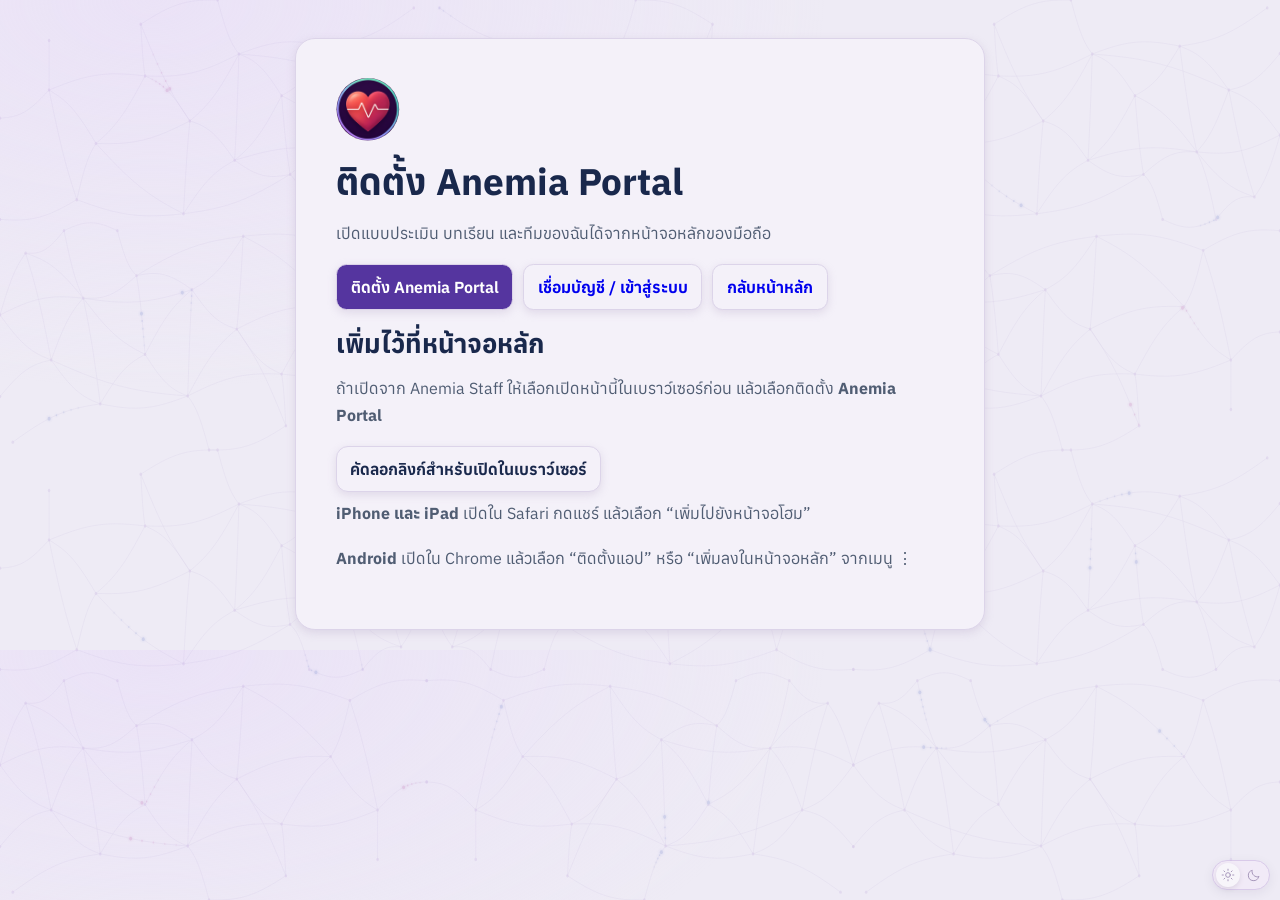
==== portal-install.html @ f1606880 "Show heartbeat logo as a frameless circle" ====
<!doctype html>
<html lang="th">
<head>
 <meta charset="utf-8">
 <meta name="viewport" content="width=device-width, initial-scale=1">
 <meta name="theme-color" content="#faf9fe">
 <title>ติดตั้ง Anemia Portal</title>
 <link rel="manifest" href="portal.webmanifest">
 <link rel="apple-touch-icon" href="portal-heart-192.png">
 <script src="theme.js?v=5"></script><script defer src="installed-update.js"></script>
 <link rel="stylesheet" href="style.css?v=portal-ui-v101">
 <script defer src="staff-install.js?v=9"></script>
</head>
<body class="portal-install-page">
 <main class="staff-install-page">
  <section class="panel portal-install-card" aria-labelledby="install-title">
   <img class="portal-heart-mark" src="portal-heart-192.png" width="64" height="64" alt="">
   <h1 class="title" id="install-title">ติดตั้ง Anemia Portal</h1>
   <p>เปิดแบบประเมิน บทเรียน และทีมของฉันได้จากหน้าจอหลักของมือถือ</p>
   <div class="actions">
    <a class="action primary" href="#portal-install-help" data-public-install>ติดตั้ง Anemia Portal</a>
    <a class="action" href="participant-account.php?return=portal">เชื่อมบัญชี / เข้าสู่ระบบ</a>
    <a class="action" href="index.html">กลับหน้าหลัก</a>
   </div>
   <p data-install-result data-app-name="Anemia Portal" role="status" hidden></p>
   <div id="portal-install-help" data-install-help>
    <h2 class="title">เพิ่มไว้ที่หน้าจอหลัก</h2>
    <p>ถ้าเปิดจาก Anemia Staff ให้เลือกเปิดหน้านี้ในเบราว์เซอร์ก่อน แล้วเลือกติดตั้ง <strong>Anemia Portal</strong></p>
    <button class="action" type="button" data-copy-portal-install hidden>คัดลอกลิงก์สำหรับเปิดในเบราว์เซอร์</button>
    <p><strong>iPhone และ iPad</strong> เปิดใน Safari กดแชร์ แล้วเลือก “เพิ่มไปยังหน้าจอโฮม”</p>
    <p><strong>Android</strong> เปิดใน Chrome แล้วเลือก “ติดตั้งแอป” หรือ “เพิ่มลงในหน้าจอหลัก” จากเมนู ⋮</p>
   </div>
  </section>
 </main>
</body>
</html>
---- style.css ----
@font-face {
  font-family: Anuphan;
  src: url("Anuphan.ttf") format("truetype");
  font-weight: 100 900;
  font-display: swap;
}
:root{color-scheme:light;--ink:#19284c;--muted:#505d73;--violet:#583db1;--line:#e5e5ef;--pink:#a72756}*{box-sizing:border-box}body{margin:0;background:#faf9fe;color:var(--ink);font-family:Anuphan,"Leelawadee UI",Tahoma,sans-serif;line-height:1.65}header{background:white;border-bottom:1px solid var(--line)}.bar{max-width:1080px;margin:auto;display:flex;justify-content:space-between;align-items:center;padding:14px 24px;gap:12px}.brand{display:flex;align-items:center;gap:12px;text-align:left;font-weight:720;font-size:19px;padding:0;border:0}.brand small{display:block;font-size:12px;font-weight:400;color:var(--muted)}.mark,.iconbox{display:grid;place-items:center;border-radius:15px;background:#f0eaff;color:var(--violet);width:48px;height:48px;flex:none}.mark{background:#fbe7ef;color:var(--pink)}nav{display:flex;gap:8px}button{font:inherit;cursor:pointer;border:1px solid transparent;background:transparent;color:inherit;border-radius:12px;padding:9px 13px}button:hover{background:#f0eaff}button:focus-visible{outline:3px solid #8670e0;outline-offset:3px}main{max-width:1080px;margin:auto;padding:38px 24px 20px;min-height:70vh;outline:none}.hero{border-radius:28px;padding:clamp(25px,6vw,64px);background:linear-gradient(120deg,#eee8ff,#fff0f5);display:grid;grid-template-columns:1.5fr 1fr;align-items:center;gap:24px}.hero h1{font-size:clamp(37px,5.3vw,64px);font-weight:790;line-height:1.23;margin:10px 0 15px}.hero h1 span{display:block;color:#9c2856}.hero p{font-size:clamp(16px,2vw,19px);max-width:33ch}.hero p,p{color:var(--muted);margin:8px 0 18px}.eyebrow{color:#5437a3;font-size:14px;font-weight:660}.hero-art{display:grid;place-items:center;min-height:235px;position:relative}.hero-art .halo{display:grid;place-items:center;width:190px;height:190px;border-radius:50%;background:#fff9;box-shadow:0 0 0 18px #ffffff59,0 0 0 35px #ffffff38;color:#ae3563}.halo svg{width:98px;height:98px}.actions{display:flex;gap:10px;flex-wrap:wrap}.action{display:inline-flex;align-items:center;justify-content:center;gap:9px;background:white;border-color:#dcd7ed;font-weight:650}.primary{background:var(--violet);border-color:var(--violet);color:white}.primary:hover{background:#493198}.grid{display:grid;grid-template-columns:repeat(3,minmax(0,1fr));gap:15px;margin-top:16px}.card,.panel{background:white;border:1px solid var(--line);border-radius:20px;padding:22px}.card h3{font-size:20px;font-weight:700;margin:10px 0 3px}.panel{max-width:690px;margin:auto;padding:clamp(20px,5vw,40px)}.wide{max-width:none}.title{line-height:1.38;font-weight:720;margin:13px 0}.panel h1.title{font-size:clamp(26px,4.4vw,37px)}.panel h2.title{font-size:clamp(20px,3vw,26px)}.choice{display:block;width:100%;text-align:left;border-color:#ddd9eb;margin:9px 0;padding:13px 15px;background:#fff}.progress{height:7px;background:#eeeaf7;border-radius:12px;overflow:hidden;margin:12px 0 24px}.progress div{height:100%;background:#785bd4}.status{display:flex;align-items:center;gap:14px;padding:15px;border-radius:14px;background:#f0ecfb;margin:12px 0}.status.high{background:#fff0f2;color:#9b254a}.status.low{background:#e9f7ef;color:#176746}.status.medium{background:#fff4df;color:#78520b}.status strong{display:block}.stack>*+*{margin-top:12px}.back{padding-left:0;color:var(--violet);margin-bottom:10px}.notice{font-size:14px;color:var(--muted)}table{width:100%;border-collapse:collapse}th,td{text-align:left;padding:12px;border-bottom:1px solid var(--line)}footer{text-align:center;padding:20px;color:var(--muted);font-size:13px}svg{width:23px;height:23px;vertical-align:middle}.small{font-size:14px}select{font:inherit;width:100%;padding:10px;border:1px solid #dcd7ed;border-radius:10px;background:white;margin:8px 0 16px}@media(max-width:680px){main{padding:20px 14px}.bar{padding:10px 14px}.brand{font-size:16px}.brand small{display:none}nav button{padding:7px;font-size:13px}.hero{grid-template-columns:1fr}.hero-art{display:none}.grid{grid-template-columns:1fr}.actions .action{flex-grow:1}.tablewrap{overflow:auto}}
/* Keep motion on the illustrations and feedback, away from text being read. */
.hero { position: relative; overflow: hidden; isolation: isolate; }
.hero::before {
  content: ""; position: absolute; z-index: -1; inset: -45%;
  background: radial-gradient(ellipse at 68% 44%, #f6b6d580, transparent 32%),
              radial-gradient(ellipse at 38% 40%, #bcb0f580, transparent 34%);
  animation: hero-glow 12s ease-in-out infinite alternate;
}
.hero-art .halo { animation: float-drop 5s ease-in-out infinite; }
.hero > div:first-child, .panel { animation: enter-screen .34s ease-out both; }
.hero + .grid .card { animation: enter-screen .42s ease-out both; }
.hero + .grid .card:nth-child(2) { animation-delay: .07s; }
.hero + .grid .card:nth-child(3) { animation-delay: .14s; }
.status .iconbox { animation: arrive-icon .42s ease-out both; }
.action, .choice { transition: background-color .18s, border-color .18s, box-shadow .18s, transform .18s; }
.action:active, .choice:active { transform: scale(.98); }
@media (hover:hover) {
  .action:hover { transform: translateY(-2px); box-shadow: 0 6px 15px #583db120; }
  .choice:hover { border-color: #a997d9; }
}
@keyframes hero-glow { from { transform: translate(-4%, -2%); } to { transform: translate(5%, 4%) scale(1.08); } }
@keyframes float-drop { 0%,100% { transform: translateY(0); } 50% { transform: translateY(-9px); } }
@keyframes enter-screen { from { opacity: 0; transform: translateY(9px); } to { opacity: 1; transform: translateY(0); } }
@keyframes arrive-icon { from { opacity: 0; transform: scale(.82); } to { opacity: 1; transform: scale(1); } }
@media (max-width:680px) {
  .hero-art { display: grid; min-height: 100px; grid-row: 1; justify-self: end; }
  .hero-art .halo { width: 76px; height: 76px; box-shadow: 0 0 0 10px #ffffff60; }
  .hero-art .halo svg { width: 46px; height: 46px; }
  .hero { gap: 3px; }
}
@media (prefers-reduced-motion:reduce) {
  .hero::before, .hero-art .halo, .hero-ring,
  .hero > div:first-child, .panel, .hero + .grid .card, .status .iconbox { animation: none; }
  .action, .choice { transition: none; }
  .action:hover, .action:active, .choice:active { transform: none; }
}
.question-top { display:flex; align-items:center; gap:18px; margin-bottom:14px; }
.question-top .back { flex:none; margin:0; }
.question-progress { height:5px; width:100%; background:#eeebf4; border-radius:99px; overflow:hidden; }
.question-progress span { display:block; height:100%; background:linear-gradient(90deg,#785bd4,#b55388); border-radius:inherit; }
.question-scene { padding:clamp(20px,5vw,34px); border-radius:20px; background:#f5edff; }
.scene-calendar { background:linear-gradient(130deg,#fcecf5,#f8efff); }
.scene-pulse { background:linear-gradient(130deg,#eee9ff,#f5f1ff); }
.scene-history { background:linear-gradient(130deg,#e9f3fc,#f1effc); }
.question-topic { display:inline-flex; gap:8px; align-items:center; color:#5437a3; background:#ffffffd4; border-radius:20px; padding:5px 12px; font-weight:690; }
.question-topic svg { width:19px; height:19px; }
.question-scene p { margin:15px 0 4px; }
.question-scene h1.title { font-size:clamp(22px,4vw,32px); margin:0; }
.question-options { margin:15px 0 9px; }
.question-options .choice { display:flex; align-items:center; justify-content:space-between; gap:12px; margin:8px 0; font-weight:620; }
.question-options svg { width:17px; height:17px; flex:none; color:#6950a8; }
.question-options .choice[aria-pressed=true] { background:#f3ecff; border-color:#a997d9; }
.question-top { margin-bottom:8px; justify-content:space-between; }
.progress-caption { background:#f0eafb; color:#583da8; font-size:14px; font-weight:660; padding:5px 12px; border-radius:999px; }
.question-progress { margin-bottom:16px; }
.question-scene { padding:21px 23px; }
.question-scene h1.title { margin:12px 0 2px; }
.question-scene p { margin:4px 0 0; }
.question-options .option-card { display:grid; grid-template-columns:44px minmax(0,1fr) 23px; gap:12px; min-height:67px; border-color:#e2dcec; border-radius:16px; box-shadow:0 2px 5px #30205208; }
.option-art { display:grid; place-items:center; width:44px; height:44px; border-radius:12px; color:#5a3ba5; background:#f0eafa; font-weight:750; }
.option-art svg { width:22px; height:22px; color:inherit; }
.option-copy strong { display:block; font-weight:700; }
.option-copy small { display:block; font-weight:450; color:var(--muted); line-height:1.45; }
.option-state { text-align:center; }
.answer-note { display:flex; align-items:center; gap:9px; margin-top:16px; padding:11px 13px; border-radius:12px; background:#f6f3fb; color:var(--muted); font-size:14px; }
.answer-note svg { flex:none; width:17px; height:17px; color:var(--violet); }
.result-summary { align-items:flex-start; padding:22px; }
.result-summary p { margin:0; }
.result-links { display:flex; flex-wrap:wrap; gap:9px; margin-top:14px; }
.action:disabled { opacity:.55; cursor:default; }
.question-scene { display:grid; grid-template-columns:minmax(0,1fr) clamp(70px,15vw,118px); align-items:center; gap:10px; }
.topic-art { display:grid; place-items:center; aspect-ratio:1; border-radius:45%; background:#ffffffa8; box-shadow:0 5px 16px #39235f10; }
.topic-art svg { width:90%; height:90%; filter:drop-shadow(0 4px 3px #29204124); }
.scene-food { background:linear-gradient(125deg,#e5f3ec,#f3f8eb); }
.scene-cup { background:linear-gradient(125deg,#faede4,#f9eef5); }
.option-art svg[viewBox="0 0 72 72"] { width:39px; height:39px; }
@media (max-width:410px) { .question-scene { grid-template-columns:minmax(0,1fr) 57px; padding:15px; } }
.measurements { margin-top:16px; }
.measurement-grid { display:grid; grid-template-columns:repeat(2,minmax(0,1fr)); gap:12px; }
.measurement-grid label { font-weight:650; }
.measurement-grid input { display:block; width:100%; min-height:48px; margin-top:6px; padding:9px 12px; color:var(--ink); background:white; border:1px solid #dcd7ed; border-radius:12px; font:inherit; }
.measurement-grid input:focus-visible { outline:2px solid var(--violet); outline-offset:2px; }
#measurement-message:empty { margin:12px 0; }
.result-next h2,.result-review h2 { font-size:19px; line-height:1.4; margin:0 0 10px; }
.next-card { width:100%; display:grid; grid-template-columns:auto minmax(0,1fr) auto; gap:12px; align-items:center; text-align:left; padding:13px; }
.next-card .iconbox { width:42px; height:42px; background:#ffffff29; color:white; }
.next-card strong,.next-card small { display:block; }
.next-card strong { font-size:17px; }
.next-card small { color:#f5eeff; line-height:1.45; }
.result-review { margin-top:14px; }
.result-review p { margin-bottom:12px; }
/* Result cards */
.result-view { display:grid; gap:14px; }
.result-view > .back { justify-self:start; margin:0; }
.result-view .result-summary {
  display:grid; grid-template-columns:minmax(0,1fr) auto; gap:16px;
  align-items:center; margin:0; padding:clamp(18px,4vw,28px);
  border-radius:24px; border:1px solid var(--result-edge);
  background:linear-gradient(132deg,var(--result-soft),var(--result-glow));
  color:var(--result-ink);
  --result-soft:#f7f2ff; --result-glow:#eee6ff; --result-ink:#523699; --result-edge:#e6d8fa;
}
.result-view .result-summary.low { --result-soft:#f2fbf6; --result-glow:#dff3e7; --result-ink:#216349; --result-edge:#cce6d7; }
.result-view .result-summary.medium { --result-soft:#fffbef; --result-glow:#fbeaca; --result-ink:#79500e; --result-edge:#f0dfb7; }
.result-view .result-summary.high { --result-soft:#fff6f7; --result-glow:#f9e1ea; --result-ink:#932b51; --result-edge:#f0cfdc; }
.result-copy p { color:var(--ink); }
.result-emblem {
  display:grid; place-items:center; width:clamp(52px,14vw,86px); aspect-ratio:1;
  border-radius:34%; background:#fff9; box-shadow:0 6px 20px #3d235213;
}
.result-emblem svg { width:54%; height:54%; }
.result-view .card { padding:clamp(16px,4vw,23px); box-shadow:0 4px 16px #32204d08; }
.result-view .next-card { border-radius:15px; background:linear-gradient(115deg,#5b3fb0,#6848b8); }
.result-view .next-card:hover { background:#4c319f; }
.result-view .result-review,.result-view > .notice,.result-view > .status { margin:0; }
.result-view > .status:not(.result-summary) { background:#f3eefc; border:1px solid #e6dcf6; border-radius:20px; align-items:flex-start; padding:clamp(16px,4vw,22px); }
.result-view .status p.small { margin-bottom:10px; }
.result-section-title { display:flex; align-items:center; gap:10px; margin-bottom:8px; }
.result-section-title .iconbox { width:36px; height:36px; border-radius:11px; }
.result-section-title h2 { margin:0; }
/* An illustrated result cover, followed by the actions on a single reading path. */
main:has(.result-view) { max-width:1000px; }
.panel:has(.result-view) { max-width:810px; padding:0; background:none; border:0; }
.result-view { gap:16px; }
.result-view .result-summary {
  position:relative; isolation:isolate; overflow:hidden; gap:0;
  padding:clamp(20px,5vw,42px); grid-template-columns:minmax(0,1.15fr) minmax(125px,.85fr);
  min-height:246px; border:0; border-radius:28px;
  background:radial-gradient(ellipse at 82% 12%,#ffffffc4 0%,transparent 56%),
             linear-gradient(122deg,var(--result-soft),var(--result-glow) 74%,var(--result-edge));
}
.result-copy { position:relative; z-index:1; }
.result-copy > .small {
  display:inline-flex; border-radius:999px; background:#ffffffa8;
  font-weight:700; padding:5px 12px; letter-spacing:.01em;
}
.result-copy h1.title { font-size:clamp(29px,5.2vw,48px); font-weight:800; line-height:1.15; margin:13px 0 10px; }
.result-copy p { max-width:29ch; }
.result-art { position:relative; display:grid; place-items:center; min-height:195px; color:var(--result-ink); }
.result-orbit { position:absolute; width:78%; max-width:208px; aspect-ratio:1; border:1px solid #ffffffd6; border-radius:50%; transform:rotate(-18deg) scaleY(.66); }
.result-orbit.orbit-inner { width:64%; transform:rotate(20deg) scaleY(.82); border-color:#ffffffa4; }
.result-emblem { width:clamp(88px,17vw,149px); border-radius:42%; background:#ffffffb8; box-shadow:0 21px 35px #4e305124,inset 0 0 0 1px #fff; transform:rotate(-8deg); }
.result-emblem svg { width:76%; height:76%; filter:drop-shadow(0 7px 7px #37204c29); }
.result-satellite { position:absolute; right:12%; top:17%; display:grid; place-items:center; width:38px; height:38px; border-radius:13px; background:white; box-shadow:0 7px 15px #4327481c; transform:rotate(10deg); }
.result-glint { position:absolute; left:13%; bottom:18%; font-size:25px; line-height:1; }
.result-view .card { border-color:#e8e2f0; border-radius:22px; box-shadow:0 8px 22px #3520520a; }
.result-next h2,.result-review h2 { font-size:22px; font-weight:750; }
.result-view .next-card { padding:15px; background:linear-gradient(110deg,#46308e,#7049be); }
.result-view .next-card strong { font-size:19px; }
.result-view > .status:not(.result-summary) { background:linear-gradient(105deg,#f5f0ff,#fcfaff); }
@media (max-width:520px) {
  .result-view .result-summary { grid-template-columns:minmax(0,1fr) 102px; min-height:190px; gap:4px; }
  .result-art { min-height:125px; }
  .result-emblem { width:76px; }
  .result-satellite { width:27px; height:27px; right:0; top:7%; }
  .result-satellite svg { width:17px; height:17px; }
  .result-glint { left:0; bottom:10%; font-size:18px; }
}

.hero-art .halo { z-index:1; }
.hero-ring {
  position:absolute; box-sizing:border-box; aspect-ratio:1; border-radius:50%;
  border:1px solid #a7275630; pointer-events:none;
  animation:hero-orbit 15s linear infinite;
}
.ring-inner { width:min(76%,241px); }
.ring-outer { width:min(91%,285px); border-style:dashed; animation-duration:23s; animation-direction:reverse; }
.hero-ring::after {
  content:""; position:absolute; top:0; left:50%; translate:-50% -50%;
  width:9px; height:9px; border-radius:50%; background:#b94c82;
  box-shadow:0 0 0 4px #ffffffa8;
}
.ring-outer::after { background:#8262c6; width:7px; height:7px; }
@keyframes hero-orbit { from { transform:rotate(18deg); } to { transform:rotate(378deg); } }
@media (max-width:680px) {
  .hero-art { justify-self:center; width:130px; min-height:130px; }
  .ring-inner { width:100px; }
  .ring-outer { width:124px; }
}
@media (prefers-reduced-motion:reduce) { .hero-ring { animation:none; } }

/* Place the portrait and orbit inside one illustration frame. */
.hero-art {
  isolation:isolate; overflow:hidden; align-self:stretch;
  min-height:290px; border-radius:48% 48% 24px 24px;
  background:radial-gradient(ellipse at 50% 37%,#fff9 2%,transparent 61%),
             linear-gradient(180deg,#ffffff30,#f8d6eb70);
}
.hero-art .halo {
  position:absolute; top:16%; width:68px; height:68px;
  box-shadow:0 0 0 9px #ffffff48; background:#ffffffbe;
}
.hero-art .halo svg { width:39px; height:39px; }
.hero-ring { top:2%; width:55%; z-index:0; }
.hero-ring.ring-outer { top:-3%; width:69%; }
.hero-pattern {
  position:absolute; inset:0; z-index:-1; pointer-events:none;
  background:radial-gradient(circle,#9967b177 1px,transparent 1.6px) 0 0 / 12px 12px;
  mask-image:radial-gradient(ellipse at 75% 23%,#0009 0%,transparent 53%);
}
.hero-portrait {
  position:absolute; z-index:2; width:min(91%,285px); height:auto;
  right:0; bottom:0; transform:scaleX(-1); transform-origin:center;
  opacity:.94; pointer-events:none;
  filter:drop-shadow(0 7px 12px #6f35551a);
}
@media (max-width:680px) {
  .hero { gap:20px; }
  .hero-art { grid-row:auto; min-height:170px; width:min(100%,310px); justify-self:center; }
  .hero-art .halo { top:10%; width:45px; height:45px; box-shadow:0 0 0 6px #ffffff48; }
  .hero-art .halo svg { width:26px; height:26px; }
  .hero-ring { top:0; width:104px; }
  .hero-ring.ring-outer { top:-7%; width:128px; }
  .hero-portrait { width:min(78%,175px); }
}
.data-hero { display:flex; align-items:flex-start; gap:14px; border:0; border-radius:20px; padding:clamp(16px,4vw,28px); background:linear-gradient(115deg,#eee7ff,#fff0f5); }
.data-hero p { margin-bottom:0; }
.data-filters { display:grid; grid-template-columns:repeat(2,minmax(0,1fr)); gap:12px; margin-top:18px; }
.data-filters label { font-weight:680; }
.data-filters select { margin-bottom:0; }
.data-kpis strong { display:block; font-size:clamp(26px,4vw,37px); color:var(--violet); line-height:1.2; }
.data-chart { margin-top:15px; }
.data-chart h2 { margin:0; font-size:22px; }
.data-row { display:grid; grid-template-columns:1fr auto; gap:5px 12px; margin-bottom:12px; }
.data-row strong { font-size:14px; }
.data-track { grid-column:1/-1; height:10px; background:#f1edf7; border-radius:999px; overflow:hidden; }
.data-track span { display:block; height:100%; border-radius:inherit; }
.data-track .low { background:#378b69; }.data-track .medium { background:#d6912e; }.data-track .high { background:#ad3a67; }
@media(max-width:460px) {
  .bar { flex-wrap:wrap; }
  .bar nav { flex-wrap:wrap; }
  .data-kpis { grid-template-columns:repeat(3,minmax(0,1fr)); gap:6px; }
  .data-kpis .card { padding:9px; font-size:12px; }
  .data-kpis strong { font-size:23px; }
}
/* Public dashboard */
.data-hero {
  position:relative; overflow:hidden; isolation:isolate; align-items:center; justify-content:space-between;
  padding:clamp(20px,5vw,40px);
  background:radial-gradient(ellipse at 88% 13%,#8768d0 0%,transparent 54%),linear-gradient(128deg,#29204e,#4e358e);
  color:#fff;
}
.data-hero .eyebrow { color:#eeeaff; }
.data-hero .eyebrow span { margin-left:7px; padding:3px 9px; border:1px solid #fff7; border-radius:20px; font-size:12px; }
.data-hero p { color:#f0eaff; }
.data-hero-art { display:grid; place-items:center; flex:none; width:118px; aspect-ratio:1; border:1px solid #ffffff45; border-radius:30%; background:#fff2; transform:rotate(-10deg); }
.data-hero-art .iconbox { width:74px; height:74px; background:#fff3; color:white; }
.data-hero-art svg { width:46px; height:46px; }
.data-toolbar { display:flex; align-items:end; gap:14px; padding:13px; margin-top:14px; border:1px solid var(--line); border-radius:16px; }
.data-toolbar .data-filters { flex:1; margin-top:0; }
.data-toolbar button { color:var(--violet); white-space:nowrap; min-height:48px; }
.data-kpis .card { position:relative; padding-top:16px; }
.data-kpis .iconbox { width:34px; height:34px; margin-bottom:10px; border-radius:11px; }
.data-kpis .iconbox svg { width:19px; height:19px; }
.data-kpis .card:nth-child(2) .iconbox { color:#216349; background:#e8f6ed; }
.data-kpis .card:nth-child(3) .iconbox { color:#79500e; background:#fff3da; }
.data-kpis strong { margin-bottom:5px; }
.data-chart { box-shadow:0 5px 20px #33225008; }
.data-cta { display:flex; flex-wrap:wrap; align-items:center; justify-content:space-between; gap:12px; background:#f6f0ff; }
@media(max-width:600px) {
 .data-toolbar { display:grid; gap:8px; }
 .data-toolbar button { justify-self:start; min-height:42px; }
 .data-hero-art { width:66px; }
 .data-hero-art .iconbox { width:45px; height:45px; }
 .data-hero-art svg { width:29px; height:29px; }
}
.data-heading { display:flex; align-items:center; gap:10px; }
.data-heading > svg { flex:none; width:25px; height:25px; }
.data-heading .iconbox { width:37px; height:37px; border-radius:11px; }
.data-heading .iconbox svg { width:20px; height:20px; }
.data-filter-label { display:flex; align-items:center; gap:7px; }
.data-filter-label svg { width:17px; height:17px; color:var(--violet); }
.home-title-icon {
  display:inline-grid; place-items:center; width:.78em; height:.78em; margin-right:.16em;
  border-radius:30%; background:#fff9; color:#a72756; vertical-align:.08em;
}
.home-title-icon svg { width:62%; height:62%; }
.home-card-title { display:flex; align-items:center; gap:9px; }
.hero + .grid .home-card-title { margin:0; }
.home-card-title .iconbox { width:39px; height:39px; border-radius:12px; }
.home-card-title svg { width:21px; height:21px; }
.bar nav button { display:inline-flex; align-items:center; gap:6px; white-space:nowrap; }
.bar nav svg { width:16px; height:16px; color:var(--violet); }
@media(max-width:600px) { .bar { flex-wrap:wrap; } }
/* Compact back navigation with a full touch target. */
.back {
  display:inline-grid; place-items:center; width:44px; height:44px;
  padding:0; margin:0 0 4px; border-radius:12px;
}
.back svg { width:20px; height:20px; }
.panel:has(> .back), .panel:has(> .question-top) { padding-top:clamp(8px,2vw,14px); }
.result-view { row-gap:12px; }
.result-view > .back { margin-bottom:-8px; }
.question-top { margin-bottom:5px; }
/* Decorative artwork and a single sweep on the homepage feature cards. */
.hero + .grid .card {
  position:relative;
  isolation:isolate;
  overflow:hidden;
  --feature-ink:#7754c5;
  --feature-pale:#f6f0ff;
  background:linear-gradient(125deg,#fff 57%,var(--feature-pale));
}
.hero + .grid .card:nth-child(2) {
  --feature-ink:#287e95;
  --feature-pale:#edf9fc;
}
.hero + .grid .card:nth-child(3) {
  --feature-ink:#ad4b7a;
  --feature-pale:#fff0f6;
}
.hero + .grid .card .iconbox {
  color:var(--feature-ink);
  background:var(--feature-pale);
}
.hero + .grid .card::before {
  content:"";
  position:absolute;
  inset:auto -27px -45px auto;
  z-index:-1;
  width:135px;
  aspect-ratio:1;
  border-radius:50%;
  opacity:.14;
  pointer-events:none;
  background:repeating-radial-gradient(circle,var(--feature-ink) 0 1px,transparent 1px 12px);
}
.hero + .grid .card:nth-child(2)::before {
  background:radial-gradient(circle,var(--feature-ink) 1.3px,transparent 2px) 0 0 / 10px 10px;
  transform:rotate(-16deg);
}
.hero + .grid .card:nth-child(3)::before {
  background:repeating-linear-gradient(135deg,var(--feature-ink) 0 1px,transparent 1px 10px);
}
.hero + .grid .card::after {
  content:"";
  position:absolute;
  inset:0;
  z-index:-1;
  pointer-events:none;
  background:linear-gradient(110deg,transparent 29%,#9b7cda24 45%,#fff 50%,#9b7cda24 55%,transparent 71%);
  transform:translateX(-110%);
}
@media (hover:hover) and (prefers-reduced-motion:no-preference) {
  .hero + .grid .card:hover::after { animation:feature-sweep .7s ease-out both; }
}
@keyframes feature-sweep {
  from { transform:translateX(-110%); }
  to { transform:translateX(110%); }
}
.knowledge-hero { background:linear-gradient(115deg,#ede6ff,#fff1f6); border:0; border-radius:21px; padding:clamp(16px,4vw,26px); }
.knowledge-hero .iconbox { background:#fff9; margin-bottom:8px; }
.knowledge-hero p { margin-bottom:0; }
.knowledge-tools { margin:18px 0; }
.knowledge-tools label { display:block; font-weight:700; }
.knowledge-tools input { font:inherit; width:min(100%,430px); padding:10px 13px; margin:4px 0 10px; border:1px solid #dcd7ed; border-radius:12px; }
.knowledge-filters { display:flex; flex-wrap:wrap; gap:7px; }
.knowledge-filters .action[aria-pressed=true] { background:var(--violet); color:white; }
.knowledge-grid { display:grid; grid-template-columns:repeat(2,minmax(0,1fr)); gap:10px; }
.knowledge-card { width:100%; display:grid; grid-template-columns:auto minmax(0,1fr) auto; gap:11px; align-items:center; padding:14px; text-align:left; }
.knowledge-card:hover { background:#f8f4ff; border-color:#cdbbeb; }
.knowledge-card strong,.knowledge-card small,.knowledge-card span span { display:block; }
.knowledge-card strong { font-size:17px; }
.knowledge-card small { color:var(--violet); }
.knowledge-card span span { color:var(--muted); font-size:14px; }
.knowledge-card > svg { width:17px; color:var(--violet); }
.knowledge-body { padding:9px 0; }
.knowledge-body p { color:var(--ink); }
.knowledge-program { margin-top:20px; }
.knowledge-program h2,.knowledge-sources h2 { margin:0; font-size:20px; }
.knowledge-sources a { color:var(--violet); }
@media(max-width:680px) { .knowledge-grid { grid-template-columns:1fr; } }
.site-footer { padding:0; border-top:1px solid var(--line); background:#f4effa; text-align:left; }
.footer-inner { max-width:1080px; margin:auto; padding:20px 24px; display:flex; flex-wrap:wrap; justify-content:space-between; align-items:flex-start; gap:12px 24px; }
.footer-identity { display:flex; align-items:center; gap:10px; }
.footer-identity .mark { width:40px; height:40px; border-radius:12px; background:#eae1f8; color:var(--violet); }
.footer-identity strong { font-size:16px; color:var(--ink); }
.site-footer p { margin:0; }
.site-footer address { font-style:normal; }
.footer-links { display:flex; flex-wrap:wrap; column-gap:16px; }
.footer-links a { display:inline-flex; align-items:center; gap:5px; min-height:36px; color:var(--violet); text-underline-offset:3px; }
.footer-links svg { width:15px; height:15px; }
@media(max-width:680px) { .footer-inner { padding:16px; } }
body:has(.admin-shell) main { max-width:1380px; }
.panel:has(.admin-shell) { padding:0; overflow:hidden; }
.admin-shell { display:block; }
.admin-brand { display:flex; align-items:center; gap:9px; font-size:17px; margin-bottom:15px; }
.admin-tab { display:flex; align-items:center; gap:9px; text-align:left; }
.admin-tab[aria-current=page] { background:#e4d9f8; color:#452d91; font-weight:750; }
.admin-tab svg { width:18px; height:18px; }
.admin-content { min-width:0; padding:clamp(14px,3vw,30px); }
.admin-heading { padding:clamp(15px,3vw,26px); background:linear-gradient(110deg,#302657,#674ab0); color:white; border-radius:18px; margin-bottom:16px; }
.admin-heading .title,.admin-heading p { margin:0; }
.admin-heading p { color:#f0e8ff; margin-top:5px; }
.admin-filters { display:grid; grid-template-columns:repeat(2,minmax(0,240px)); gap:10px; }
.admin-filters select { margin-bottom:0; }
.admin-report-meta { margin:9px 0 13px; }
.admin-kpis,.admin-accounts { display:grid; grid-template-columns:repeat(auto-fit,minmax(150px,1fr)); gap:10px; margin-bottom:15px; }
.admin-kpis .card,.admin-account { padding:14px; }
.admin-kpis .iconbox { width:35px; height:35px; border-radius:10px; }
.admin-kpis .iconbox svg { width:18px; height:18px; }
.admin-kpis span:not(.iconbox),.admin-kpis strong { display:block; }
.admin-kpis strong { font-size:26px; color:var(--violet); }
.admin-report-top { display:flex; flex-wrap:wrap; align-items:center; justify-content:space-between; gap:10px; }
.admin-report h2,.admin-account h2 { font-size:18px; margin:0; }
.admin-report .notice { margin:12px 0 0; }
.admin-report .tablewrap { overflow:auto; }
.admin-table { margin-top:10px; }
.admin-table thead { background:#f4f0fb; }
.admin-table th,.admin-table td { white-space:nowrap; }
.admin-accounts { grid-template-columns:repeat(auto-fit,minmax(225px,1fr)); }
.admin-account p { margin:3px 0 9px; }
.admin-check { display:flex; align-items:center; gap:6px; margin-bottom:9px; }
@media(max-width:740px) {
 .admin-shell { grid-template-columns:1fr; }
}
@media print {
 body:has(.admin-shell) { background:white; }
 body:has(.admin-shell) > header,body:has(.admin-shell) > footer,.admin-shell .no-print { display:none!important; }
 body:has(.admin-shell) main,.admin-content { margin:0; padding:0; }
 .admin-shell { display:block; }
 .panel:has(.admin-shell),.admin-report { border:0; }
 .admin-heading { color:#19284c; background:none; border-bottom:1px solid #ddd; padding:0 0 10px; border-radius:0; }
 .admin-heading p { color:#505d73; }
 .admin-kpis { grid-template-columns:repeat(4,1fr); }
 .admin-report .tablewrap { overflow:visible; }
 .admin-table thead { display:table-header-group; }
 .admin-table tr { break-inside:avoid; }
 .admin-table td,.admin-table th { padding:6px; font-size:12px; }
}
.facility-search { margin-top:14px; }
.facility-search h2,.facility-card h2 { font-size:18px; margin:0; line-height:1.35; }
.facility-search label { display:block; font-weight:650; margin-top:12px; }
.facility-search select { margin-bottom:0; }
.facility-list { display:grid; gap:12px; }
.facility-heading { display:flex; align-items:center; gap:10px; }
.facility-heading p { margin:3px 0; }
.facility-badge { display:inline-flex; margin-top:10px; border-radius:99px; padding:4px 11px; color:#705211; background:#fff2d9; font-weight:650; font-size:14px; }
.facility-badge.onsite { color:#216049; background:#e6f6ed; }
.symptom-mode { margin-top:12px; }
.symptom-mode[aria-pressed=true] { color:var(--violet); background:#f0eaff; border-color:#bba9e6; }
.facility-query { display:flex; gap:8px; flex-wrap:wrap; margin:6px 0 12px; }
.facility-query input { flex:1 1 220px; max-width:100%; border:1px solid #dcd7ed; border-radius:12px; padding:9px 12px; font:inherit; }
.facility-map { margin-top:9px; text-decoration:none; }
.facility-heading h3 { margin:0; font-size:18px; }
.facility-tabs {
  display:flex; gap:6px; padding:5px; margin-top:16px; border:1px solid #e5def0;
  border-radius:15px; background:#f3eff9;
}
.facility-tab { flex:1; background:transparent; border-color:transparent; }
.facility-tab[aria-pressed=true] { background:#fff; color:#4e319d; border-color:#e3d8f4; box-shadow:0 2px 8px #3e235519; }
.facility-tab span { border-radius:20px; background:#ebe4f8; color:#513784; padding:1px 7px; font-size:13px; }
.page-heading {
  display:grid; grid-template-columns:auto minmax(0,1fr); align-items:start; gap:clamp(8px,2vw,15px);
}
.page-heading > .iconbox { width:clamp(44px,9vw,70px); height:clamp(44px,9vw,70px); margin:0; }
.page-heading > .iconbox svg { width:55%; height:55%; }
.page-heading h1.title { margin:0 0 6px; }

.data-hero { justify-content:flex-start; gap:clamp(12px,3vw,24px); }
.data-hero h1 > svg { display:none; }
.admin-visuals { display:grid; grid-template-columns:minmax(0,1.45fr) minmax(0,1fr); gap:12px; margin-bottom:15px; }
.admin-chart-card { padding:clamp(13px,2.7vw,21px); box-shadow:0 5px 18px #39235d0b; }
.admin-chart-title { display:flex; align-items:flex-start; gap:10px; }
.admin-chart-title .iconbox { width:38px; height:38px; border-radius:12px; }
.admin-chart-title .iconbox svg { width:21px; height:21px; }
.admin-chart-title h2 { font-size:18px; line-height:1.4; margin:0; }
.admin-chart-title p { font-size:13px; margin:3px 0 0; }
.admin-legend { display:flex; flex-wrap:wrap; gap:12px; font-size:13px; margin:14px 0; }
.admin-legend span::before { content:""; display:inline-block; width:9px; height:9px; margin-right:6px; border-radius:3px; background:var(--chart-color); }
.legend-screened { --chart-color:#7050c2; }.legend-high { --chart-color:#ad3d73; }
.admin-month-chart { display:grid; grid-template-columns:repeat(var(--months),minmax(max(0px,calc(var(--chart-min-width,0px)/var(--months))),1fr)); gap:10px; text-align:center; overflow-x:auto; }
.admin-column-group { display:flex; justify-content:center; align-items:flex-end; gap:8px; height:140px; padding:26px 4px 0; border-bottom:1px solid #dfd7ed; background:repeating-linear-gradient(to top,transparent 0 30px,#f1edf7 30px 31px); }
.admin-column { display:flex; position:relative; align-items:center; justify-content:end; flex-direction:column; width:clamp(29px,9vw,58px); height:100%; }
.admin-column strong { white-space:nowrap; font-size:12px; color:var(--ink); }
.admin-column-bar { width:100%; height:var(--bar-height); border-radius:8px 8px 0 0; transform-origin:bottom; flex:none; }
.admin-column-bar.screened { background:linear-gradient(0deg,#8b6be0,#c1a7fb); }
.admin-column-bar.high { background:linear-gradient(0deg,#e85d96,#faa4c4); }
.admin-month small { display:block; margin-top:6px; color:var(--muted); }
.admin-month[aria-current=date] small {color:var(--violet);font-weight:750;}
.admin-month-empty {align-self:end;padding-bottom:.45rem;font-size:.75rem;color:var(--muted);}
.admin-ring { width:min(100%,160px); aspect-ratio:1; position:relative; display:grid; place-items:center; margin:11px auto 5px; }
.admin-ring svg { position:absolute; inset:0; width:100%; height:100%; transform:rotate(-90deg); }
.admin-ring circle { fill:none; stroke:#eee8f8; stroke-width:9; }
.admin-ring .admin-ring-value { stroke:#6c49ba; stroke-linecap:round; stroke-dasharray:100; stroke-dashoffset:calc(100 - var(--completion)); }
.admin-ring-copy { display:grid; text-align:center; }
.admin-ring-copy strong { font-size:27px; color:#5436a1; line-height:1.2; }
.admin-ring-copy span,.admin-ring-caption { color:var(--muted); font-size:13px; }
.admin-ring-caption { display:flex; justify-content:center; flex-wrap:wrap; gap:5px 13px; }
.admin-ring-caption strong { color:var(--ink); }
.admin-regions { grid-column:1/-1; }
.admin-region-chart { display:grid; grid-template-columns:repeat(auto-fit,minmax(min(100%,300px),1fr)); gap:4px 13px; margin-top:10px; }
.admin-region-bar { display:grid; grid-template-columns:minmax(9.25rem,max-content) minmax(20px,1fr) auto; align-items:center; gap:8px; text-align:left; font-size:13px; padding:6px; }
.admin-region-track { height:8px; border-radius:99px; background:#eee8f8; overflow:hidden; }
.admin-region-track i { display:block; width:var(--region-width); height:100%; background:linear-gradient(90deg,#a389ed,#5938aa); border-radius:inherit; transform-origin:left; }
@media(prefers-reduced-motion:no-preference) {
 .chart-visible .admin-column-bar { animation:admin-bars-in .65s cubic-bezier(.2,.6,.3,1) var(--month-delay) both; }
 .admin-ring-value { animation:admin-ring-in .85s ease-out both; }
 .chart-visible .admin-region-track i { animation:admin-axis-in .55s ease-out var(--region-delay) both; }
}
@keyframes admin-bars-in { from { transform:scaleY(0); } to { transform:scaleY(1); } }
@keyframes admin-axis-in { from { transform:scaleX(0); } to { transform:scaleX(1); } }
@keyframes admin-ring-in { from { stroke-dashoffset:100; } to { stroke-dashoffset:calc(100 - var(--completion)); } }
@media(max-width:820px) { .admin-visuals { grid-template-columns:1fr; } }
.admin-kpis strong [data-admin-count],.admin-ring-copy [data-admin-count] { display:inline; font-variant-numeric:tabular-nums; }
.admin-risk-layout { display:grid; grid-template-columns:minmax(100px,145px) minmax(0,1fr); align-items:center; gap:12px; margin-top:15px; }
.admin-risk-donut { position:relative; display:grid; place-items:center; width:100%; aspect-ratio:1; }
.admin-risk-donut svg { position:absolute; inset:0; width:100%; height:100%; }
.admin-risk-donut .admin-ring-copy { position:relative; }
.admin-risk-donut .admin-ring-copy strong { font-size:clamp(17px,3vw,26px); }
.admin-risk-legend,.admin-trend-labels { list-style:none; padding:0; margin:0; }
.admin-risk-legend li { display:grid; grid-template-columns:9px 1fr auto; align-items:center; gap:5px; padding:4px 0; font-size:12px; }
.admin-risk-legend i { width:8px; height:8px; border-radius:3px; background:var(--risk-color); }
.admin-risk-legend strong { white-space:nowrap; }
.admin-trend { display:block; width:100%; height:auto; margin-top:13px; overflow:visible; }
.admin-trend text { fill:#605177; font:12px Anuphan,sans-serif; }
.admin-trend .trend-value { fill:#54358a; font-weight:750; }
.admin-trend-labels { display:flex; justify-content:space-between; text-align:center; padding:0 5% 0 11%; color:var(--muted); font-size:12px; }
.admin-trend-labels li:only-child { margin:auto; }
.admin-trend-labels li[aria-current=date] {color:var(--violet);font-weight:750;}
.trend-readable { position:absolute; width:1px; height:1px; padding:0; margin:-1px; overflow:hidden; clip-path:inset(50%); white-space:nowrap; }
@media(max-width:450px) { .admin-risk-layout { grid-template-columns:1fr; } .admin-risk-donut { width:125px; margin:auto; } }
@media(prefers-reduced-motion:no-preference) {
 .admin-risk-donut svg { animation:donut-fade .6s ease-out both; }
 .admin-trend polygon { animation:enter-screen .6s ease-out both; }
 .admin-trend-line { stroke-dasharray:100; animation:admin-trend-in .75s ease-out both; }
}
@keyframes admin-trend-in { from { stroke-dashoffset:100; } to { stroke-dashoffset:0; } }
.admin-map-slot { margin-bottom:15px; }
.region-map-layout { display:grid; grid-template-columns:minmax(0,1.15fr) minmax(180px,.85fr); gap:18px; margin-top:12px; align-items:center; }
.region-map-stage { border-radius:16px; text-align:center; background:radial-gradient(ellipse at 40% 46%,#f9e9fb,#faf7ff 64%,#f4effb); }
.region-map-stage svg { display:block; margin:auto; width:min(100%,330px); height:auto; }
.region-map-shapes path { stroke:#fff; stroke-width:1.35; stroke-linejoin:round; transition:fill .2s; }
.region-map-shapes text { fill:#fff; font:bold 12px Anuphan,sans-serif; text-anchor:middle; dominant-baseline:middle; paint-order:stroke; stroke:#56446e; stroke-width:1.9; pointer-events:none; }
.region-map-shapes [role=button] { cursor:pointer; outline:none; }
.region-map-shapes [role=button]:hover path,.region-map-shapes [role=button]:focus-visible path { fill:#8564bc; stroke:#563886; stroke-width:2; }
.region-map-shapes [aria-pressed=true] path,.region-map-shapes .map-selected path { fill:#5b378f; stroke:#47216c; stroke-width:2; }
.region-map-controls h3 { margin:0 0 8px; }
.region-map-picker { display:grid; grid-template-columns:repeat(auto-fit,minmax(44px,1fr)); gap:6px; margin-bottom:9px; }
.region-map-picker button { padding:0; min-height:40px; font-weight:700; border-color:#e4d9ef; color:#5b3c86; background:#fbf7ff; }
.region-map-picker button[aria-pressed=true] { background:#5b378f; color:white; }
@media(max-width:670px) { .region-map-layout { grid-template-columns:1fr; } }
@media(prefers-reduced-motion:reduce) { .region-map-shapes path { transition:none; } }
.public-charts { display:grid; grid-template-columns:minmax(0,.9fr) minmax(0,1.1fr); gap:12px; }
.public-charts .data-chart { min-width:0; }
.public-columns { display:grid; grid-template-columns:repeat(3,minmax(0,1fr)); gap:10px; padding-top:20px; text-align:center; }
.public-column-area { height:150px; display:flex; flex-direction:column; align-items:center; justify-content:end; border-bottom:1px solid #e6deee; padding-top:25px; }
.public-column-area strong { font-size:14px; color:var(--ink); }
.public-column-bar { width:clamp(23px,58%,54px); height:var(--value); flex:none; border-radius:9px 9px 0 0; background:linear-gradient(0deg,var(--tone),color-mix(in srgb,var(--tone) 58%,white)); transform-origin:bottom; }
.public-column small { display:block; margin-top:8px; font-size:12px; color:var(--muted); }
.public-donut-layout { display:grid; grid-template-columns:minmax(110px,145px) minmax(0,1fr); gap:12px; align-items:center; margin-top:16px; }
.public-donut { position:relative; display:grid; place-items:center; width:100%; aspect-ratio:1; }
.public-donut svg { position:absolute; inset:0; width:100%; height:100%; overflow:visible; }
.public-donut :is(circle,path) { fill:none; stroke-width:16; }
.public-donut .public-donut-base { stroke:#f0eaf5; }
.public-donut path[data-public-segment] { cursor:pointer; transition:stroke-width .18s; outline:none; }
.public-donut path.segment-highlight,.public-donut path:focus-visible { stroke-width:22; }
.public-donut-center { z-index:1; pointer-events:none; text-align:center; }
.public-donut-center strong,.public-donut-center span { display:block; }
.public-donut-center strong { color:var(--violet); font-size:23px; line-height:1.25; }
.public-donut-center span { font-size:12px; }
.public-donut-detail { min-height:36px; padding:6px 8px; border-radius:9px; font-size:13px; background:#f5effa; color:#5b3b82; margin-bottom:5px; }
.public-donut-legend button { width:100%; display:grid; grid-template-columns:7px minmax(0,1fr) auto; gap:5px; align-items:center; text-align:left; padding:5px; border-radius:7px; font-size:12px; }
.public-donut-legend button.segment-highlight { background:#f3edf9; }
.public-donut-legend button i { width:7px; height:7px; border-radius:50%; background:var(--tone); }
.public-donut-legend strong { font-size:11px; white-space:nowrap; }
@media(max-width:850px) { .public-charts { grid-template-columns:1fr; } }
@media(max-width:380px) { .public-donut-layout { grid-template-columns:1fr; } .public-donut { width:130px; margin:auto; } }
@media(prefers-reduced-motion:no-preference) {
 .chart-visible .public-column-bar { animation:admin-bars-in .65s ease-out var(--delay) both; }
 .public-donut svg { animation:donut-fade .45s ease-out both; }
}
@media(prefers-reduced-motion:reduce) { .public-donut path[data-public-segment] { transition:none; } }
.public-map-stage { position:relative; }
.public-map-tooltip {
  position:absolute; z-index:1; top:10px; left:50%; transform:translateX(-50%);
  width:max-content; max-width:calc(100% - 18px); padding:7px 11px; border-radius:9px;
  background:#403058; color:#fff; font-size:13px; line-height:1.4; pointer-events:none;
}
.public-map-summary { margin:12px 0; }
.public-map-summary div { display:flex; align-items:baseline; justify-content:space-between; gap:9px; border-bottom:1px solid #ece5f3; padding:7px 0; }
.public-map-summary dt { color:var(--muted); font-size:14px; }
.public-map-summary dd { margin:0; text-align:right; font-weight:700; }
@media(prefers-reduced-motion:no-preference) { .public-map-tooltip:not([hidden]), .public-donut-detail.is-highlighted {
  animation:public-tooltip-in .26s cubic-bezier(.18,.85,.28,1) both;
 } }
@keyframes public-tooltip-in {
  from { opacity:0; translate:-20px 0; }
  to { opacity:1; translate:0 0; }
}
/* Floating navigation leaves the heading layout uninterrupted. */
.back.floating-back {
  position:fixed; z-index:20; top:50%; left:env(safe-area-inset-left,0px); translate:0 -50%;
  display:grid; place-items:center; padding:0; text-decoration:none;
  width:44px; height:44px; margin:0; border-radius:0 12px 12px 0;
  background:#faf7fe; border:1px solid #dbcfec; border-left:0;
  color:#60409f; opacity:.56; box-shadow:0 3px 10px #35205410;
}
.back.floating-back svg { width:18px; height:18px; }
.back.floating-back:hover,.back.floating-back:focus-visible,.back.floating-back:active {
  opacity:1; color:white; background:#593eb0; box-shadow:0 4px 14px #3520543d;
}
.back.floating-back:focus-visible { outline-offset:-4px; outline-color:white; }
.question-top:has(> .progress-caption) { justify-content:flex-end; }
@media(prefers-reduced-motion:no-preference) {
  .back.floating-back { transition:opacity .16s,background-color .16s,color .16s,box-shadow .16s; }
}
@media print { .back.floating-back { display:none!important; } }
.panel:has(.floating-back) { animation:none; }
.hero + .grid .home-action-card { text-align:left; display:flex; flex-direction:column; align-items:stretch; gap:7px; min-height:130px; }
.home-action-card .home-card-title > svg { margin-left:auto; width:16px; height:16px; flex:none; color:var(--feature-ink); }
.home-action-card .home-card-title strong { font-size:20px; }
.home-action-copy { color:var(--muted); }
.hero + .grid .home-action-card:hover,.hero + .grid .home-action-card:focus-visible { border-color:var(--feature-ink); }
.public-map-controls {
  padding:clamp(14px,3vw,24px); border-radius:19px;
  border:1px solid #e4d6f1;
  background:linear-gradient(155deg,#f5eefe 0%,#fcf9ff 40%,#fff 74%);
  box-shadow:0 8px 22px #49307014;
}
.public-map-heading { display:flex; align-items:flex-start; gap:10px; }
.public-map-heading .iconbox { width:40px; height:40px; border-radius:12px; background:#e9def9; }
.public-map-heading h3 { margin:0; color:#4a2a82; font-size:clamp(20px,3vw,25px); line-height:1.25; }
.public-map-heading p { margin:4px 0 0; font-size:13px; }
.public-map-controls .public-map-summary { display:grid; gap:7px; margin:14px 0; }
.public-map-controls .public-map-summary div {
  padding:9px 11px; background:#fff; border:1px solid #ede3f7; border-radius:10px;
}
.public-map-controls .public-map-summary dd { font-size:16px; color:#35205d; }
.public-map-controls .public-map-summary div:last-child { background:#fff1f7; border-color:#f2d5e4; }
.public-map-controls .public-map-summary div:last-child dd { color:#8c305c; }
.public-map-controls .region-map-picker { margin-bottom:0; }
.public-map-controls .region-map-picker + .action { margin-top:9px; }
.public-map-credit { display:block; text-align:right; margin-top:9px; }
.public-map-credit a { color:var(--muted); text-underline-offset:2px; }
.admin-risk-layout { position:relative; }
.admin-risk-donut .admin-ring-copy { pointer-events:none; }
.admin-risk-donut [data-admin-risk] { cursor:pointer; outline:none; }
.admin-risk-donut [data-admin-risk]:focus-visible,.admin-risk-donut .risk-highlight { stroke-width:21px; }
.admin-risk-legend li { display:block; padding:0; }
.admin-risk-legend button { display:grid; width:100%; grid-template-columns:9px minmax(0,1fr) auto; align-items:center; gap:5px; text-align:left; padding:4px; border-radius:6px; }
.admin-risk-legend .risk-highlight { background:#f0e9f7; }
.admin-risk-tooltip { position:absolute; z-index:2; left:0; top:0; padding:7px 10px; border-radius:8px; background:#403058; color:#fff; font-size:13px; pointer-events:none; box-shadow:0 3px 10px #2c173047; }
@media(prefers-reduced-motion:no-preference) {
 .admin-risk-donut [data-admin-risk] { transition:stroke-width .16s; }
 .admin-risk-tooltip:not([hidden]) { animation:public-tooltip-in .26s cubic-bezier(.18,.85,.28,1) both; }
}
@media screen and (prefers-reduced-motion:no-preference) {
  .chart-waiting .public-column-bar,.chart-waiting .admin-column-bar { transform:scaleY(0); }
  .chart-waiting .admin-region-track i { transform:scaleX(0); }
  .chart-waiting .public-column-area strong,
  .chart-waiting .admin-column strong,
  .chart-waiting .admin-region-bar strong { opacity:0; }
  .chart-visible .public-column-area strong { animation:chart-value-in .24s ease-out calc(var(--delay) + .27s) both; }
  .chart-visible .admin-column strong { animation:chart-value-in .24s ease-out calc(var(--month-delay) + .27s) both; }
  .chart-visible .admin-region-bar strong { animation:chart-value-in .24s ease-out calc(var(--region-delay) + .22s) both; }
}
@keyframes chart-value-in {
  from { opacity:0; transform:translateY(4px); }
  to { opacity:1; transform:none; }
}
.knowledge-art {
  display:block; width:69px; aspect-ratio:1; border-radius:14px; background-color:#f7f0fa;
  background-image:url("knowledge-illustrations.png"); background-repeat:no-repeat;
  background-size:400% 300%; background-position:var(--art-x) var(--art-y);
}
.knowledge-card { grid-template-columns:69px minmax(0,1fr) auto; }
.knowledge-article-hero {
  display:grid; grid-template-columns:minmax(0,1fr) clamp(112px,28vw,190px);
  align-items:center; gap:14px; overflow:hidden;
}
.knowledge-article-hero .iconbox { width:36px; height:36px; margin-right:7px; margin-bottom:0; display:inline-grid; vertical-align:middle; }
.knowledge-article-hero .iconbox svg { width:19px; height:19px; }
.knowledge-article-hero .knowledge-art { width:100%; border-radius:22px; box-shadow:0 6px 15px #37234c12; }
@media(max-width:430px) {
  .knowledge-article-hero { grid-template-columns:minmax(0,1fr) 92px; gap:9px; }
  .knowledge-article-hero .title { overflow-wrap:anywhere; }
}
.back.floating-next {
  right:0; left:auto; border-radius:12px 0 0 12px;
  border:1px solid #dbcfec; border-right:0;
}
main:has(.floating-next) { padding-right:max(52px,env(safe-area-inset-right)); }
@media(max-width:430px) {
 .panel:has(> .floating-next) { padding-inline:12px; }
 .panel:has(> .floating-next) .knowledge-article-hero { grid-template-columns:minmax(0,1fr); }
 .panel:has(> .floating-next) .knowledge-article-hero .knowledge-art { width:min(125px,65%); justify-self:center; }
}
.knowledge-action-note { background:#f6f0fb; border:1px solid #ebe1f3; border-radius:14px; padding:12px 15px; margin:10px 0; }
.knowledge-action-note h2 { margin:0 0 4px; font-size:17px; color:#523589; }
.knowledge-action-note p { margin:0; }
#rollout-filter { align-items:end; grid-template-columns:repeat(2,minmax(0,1fr)) auto; }
#rollout-filter input { display:block; width:100%; margin-top:8px; min-height:45px; padding:8px 10px; border:1px solid #dcd7ed; border-radius:10px; font:inherit; }
@media(max-width:620px){ #rollout-filter { grid-template-columns:minmax(0,1fr); } }
.admin-top {
  border-bottom:1px solid #ded5ef;
  background:radial-gradient(ellipse at 90% 0%,#e6dbff 0%,transparent 53%),linear-gradient(120deg,#f8f5ff,#f3ecf9);
  padding:clamp(14px,3vw,26px) clamp(14px,3vw,30px) 0;
}
.admin-top-main { display:grid; grid-template-columns:minmax(0,1fr) minmax(180px,250px); align-items:start; gap:14px; }
.admin-top .admin-brand { gap:12px; margin:0; align-items:flex-start; }
.admin-top .admin-brand .iconbox { width:46px; height:46px; background:#fff; border:1px solid #e6daf6; }
.admin-top .admin-brand strong { display:block; font-size:clamp(20px,3.3vw,30px); color:#3e286f; line-height:1.3; }
.admin-top .admin-brand p { font-size:14px; margin:4px 0 0; }
.admin-account-picker { display:block; font-size:13px; font-weight:720; color:#55446e; }
.admin-account-picker select { display:block; min-height:44px; margin:4px 0 0; padding:7px 11px; background:#fff; }
.admin-top-meta { display:flex; flex-wrap:wrap; align-items:center; gap:6px; margin:13px 0 10px; }
.admin-top-meta span,.admin-top-meta small { display:inline-flex; gap:5px; align-items:center; padding:4px 9px; border-radius:8px; font-size:13px; background:#ffffffb8; color:#503782; font-weight:640; }
.admin-top-meta small { background:#f9edf3; color:#81465f; }
.admin-top-meta svg { width:15px; height:15px; }
.admin-top-tabs { display:flex; flex-wrap:wrap; gap:5px; border:0; }
.admin-top-tabs .admin-tab { border-radius:10px 10px 0 0; min-height:44px; padding:8px 13px; border-bottom:2px solid transparent; }
.admin-top-tabs .admin-tab[aria-current=page] { background:#fff; color:#4d2c93; border-bottom-color:#7d5ac5; }
@media(max-width:650px) {
 .admin-top-main { grid-template-columns:1fr; }
 .admin-account-picker { max-width:330px; }
 .admin-top-tabs .admin-tab { flex:1 1 auto; justify-content:center; }
}
/* Staff workspace: compact masthead, filter bar and report surface. */
.admin-top {
  padding:14px clamp(12px,3vw,25px) 0;
  background:linear-gradient(105deg,#31234f,#4d347a);
  color:white; border-bottom:0;
}
.admin-top-main { grid-template-columns:minmax(0,1fr) minmax(175px,216px); gap:10px; margin-bottom:10px; }
.admin-top .admin-brand { gap:9px; }
.admin-top .admin-brand .iconbox {
 width:40px; height:40px; background:#ffffff20; border:1px solid #ffffff35; color:#fff;
}
.admin-top .admin-brand strong { color:#fff; font-size:clamp(17px,2.8vw,23px); }
.admin-top-meta { margin:3px 0 0; gap:3px 8px; }
.admin-top-meta span { background:transparent; color:#eee8fa; padding:0; font-size:12px; }
.admin-top-meta span + span::before { content:"·"; margin-right:4px; }
.admin-account-picker { color:#eee8fa; font-size:12px; }
.admin-account-picker select { border-color:#e8dcf4; margin-top:2px; min-height:37px; font-size:14px; }
.admin-top-tabs { gap:3px; }
.admin-top-tabs .admin-tab { color:#f1ecfa; min-height:40px; padding:6px 11px; }
.admin-top-tabs .admin-tab:hover { background:#ffffff16; }
.admin-top-tabs .admin-tab[aria-current=page] { background:#faf8fd; color:#4e327b; }
.admin-content { background:#faf8fd; padding:clamp(13px,2vw,22px); }
.admin-heading {
  background:transparent; color:var(--ink); padding:0; border-radius:0; margin-bottom:12px;
}
.admin-heading p { color:var(--muted); margin-top:3px; font-size:14px; }
.admin-report-toolbar {
  display:flex; flex-wrap:wrap; justify-content:space-between; align-items:center; gap:8px 12px;
  padding:8px 12px; margin-bottom:12px; border:1px solid #e8dff0; border-radius:12px; background:white;
}
.admin-report-toolbar .admin-report-meta { display:flex; align-items:center; gap:6px; margin:0; font-size:14px; }
.admin-report-meta svg { width:16px; height:16px; color:#654da0; }
.admin-report-toolbar .admin-filters { display:flex; flex-wrap:wrap; gap:8px 12px; }
.admin-report-toolbar .admin-filters label { display:flex; align-items:center; gap:6px; font-size:13px; }
.admin-report-toolbar select { margin:0; width:auto; max-width:100%; min-height:35px; padding:4px 7px; }
.admin-kpis { gap:8px; margin-bottom:12px; }
.admin-kpis:has(.admin-kpi-copy) .card { display:flex; align-items:center; gap:8px; padding:11px; border-color:#e9e1f1; }
.admin-kpi-copy { min-width:0; }
.admin-kpi-copy > span { font-size:13px; color:var(--muted); line-height:1.35; }
.admin-kpi-copy > strong { margin-top:3px; font-size:24px; line-height:1.12; }
.admin-kpis .card:nth-child(2) .iconbox { background:#faedf5; color:#9b3f71; }
.admin-kpis .card:nth-child(3) .iconbox { background:#ebf3fd; color:#32639a; }
.admin-kpis .card:nth-child(4) .iconbox { background:#eaf6ef; color:#2c7859; }
.admin-chart-card,.admin-report { border-color:#e9e1f1; border-radius:15px; }
.admin-chart-card { box-shadow:0 3px 9px #35224e07; }
.admin-table tbody tr:nth-child(even) { background:#faf8fd; }
@media(max-width:600px) {
 .admin-top-main { grid-template-columns:1fr; }
 .admin-account-picker { display:flex; align-items:center; gap:7px; }
 .admin-account-picker span { flex:none; }
 .admin-account-picker select { max-width:205px; }
 .admin-kpis:has(.admin-kpi-copy) { grid-template-columns:repeat(2,minmax(0,1fr)); }
 .admin-kpis:has(.admin-kpi-copy) .card { padding:8px; gap:6px; }
 .admin-kpis:has(.admin-kpi-copy) .iconbox { width:27px; height:27px; }
 .admin-kpi-copy > strong { font-size:20px; }
}
@media print {
 .admin-content,.admin-report-toolbar,.admin-table tbody tr:nth-child(even) { background:white; }
 .admin-report-toolbar { padding:0; border:0; }
}
.admin-report-controls { display:flex; align-items:center; flex-wrap:wrap; gap:8px 12px; }
.admin-report-controls .admin-month-filter { display:flex; align-items:center; gap:6px; font-size:13px; font-weight:650; }
.admin-report-controls select { margin:0; width:auto; min-height:36px; padding:5px 8px; }
.staff-home { color:var(--violet); }
.staff-login form label { display:block; font-weight:650; margin:10px 0 4px; }
.staff-login form input { display:block; width:100%; min-height:44px; padding:8px 11px; font:inherit; border:1px solid #dcd7ed; border-radius:10px; }
.staff-login form button { margin-top:14px; }
.database-grid { display:grid; grid-template-columns:repeat(2,minmax(0,1fr)); gap:9px; }
.staff-login .database-tls { display:flex; align-items:center; gap:7px; }
.staff-login .database-tls input { display:inline-block; width:18px; min-height:18px; }
.database-message[data-state=ok] { color:#1e6b4d; }
.database-message[data-state=error] { color:#962b56; }
@media(max-width:420px) { .database-grid { grid-template-columns:1fr; gap:0; } }
/* Hosted staff sign-in */
.staff-access { background:radial-gradient(ellipse at 16% 12%,#eee6fa 0%,transparent 52%),#faf8fe; }
.staff-access-main { max-width:1050px; min-height:100vh; min-height:100svh; padding:clamp(15px,5vw,46px) clamp(13px,4vw,30px); display:grid; align-content:center; gap:10px; }
.staff-back-link { justify-self:start; display:inline-flex; align-items:center; gap:6px; padding:5px 8px; color:#563892; font-weight:670; text-decoration:none; border-radius:8px; }
.staff-back-link:hover,.staff-back-link:focus-visible { background:#eee5f9; }
.staff-access-shell { display:grid; grid-template-columns:minmax(0,.9fr) minmax(0,1.1fr); border-radius:25px; overflow:hidden; background:#fff; border:1px solid #e6ddf0; box-shadow:0 18px 50px #3820581a; }
.staff-access-cover {
  position:relative; isolation:isolate; overflow:hidden; min-height:430px; display:flex; flex-direction:column; justify-content:space-between; gap:18px;
  background:radial-gradient(ellipse at 94% 26%,#8c62bb 0%,transparent 57%),linear-gradient(145deg,#35225b,#674396); color:white;
  padding:clamp(20px,4.8vw,45px);
}
.staff-cover-copy strong { display:block; font-size:clamp(25px,3.8vw,41px); line-height:1.25; }
.staff-cover-copy p,.staff-cover-agency { color:#f5ebff; margin:5px 0 0; }
.staff-cover-agency { position:relative; font-size:13px; font-weight:650; }
.staff-cover-mark { display:grid; place-items:center; width:48px; height:48px; margin-bottom:12px; border-radius:15px; background:#ffffff25; border:1px solid #ffffff48; color:#ffd0e4; }
.staff-cover-mark svg,.staff-access-field svg { fill:none; stroke:currentColor; stroke-width:1.65; stroke-linecap:round; stroke-linejoin:round; }
.staff-cover-visual { position:absolute; z-index:-1; left:8%; right:0; bottom:25px; height:54%; display:grid; place-items:center; }
.staff-cover-visual i { position:absolute; width:78%; height:64%; border:1px solid #fff5; border-radius:50%; transform:rotate(-22deg); }
.staff-cover-visual i:nth-child(2) { width:70%; transform:rotate(15deg); }
.staff-cover-visual img { position:relative; align-self:end; width:min(98%,340px); height:auto; opacity:.88; filter:drop-shadow(0 9px 20px #25173970); }
.staff-access-panel { align-self:center; padding:clamp(23px,6vw,56px); min-width:0; }
.staff-access-label { color:#6e4aac; font-weight:700; font-size:14px; margin:0 0 5px; }
.staff-access-panel h1 { margin:0; color:#271848; font-size:clamp(27px,5vw,43px); line-height:1.2; }
.staff-access-description { margin:8px 0 20px; font-size:15px; }
.staff-access-form label { display:block; font-size:14px; font-weight:680; margin:12px 0 5px; }
.staff-access-field { display:flex; align-items:center; gap:9px; border:1px solid #e0d5ec; border-radius:12px; background:#fcfaff; padding:0 12px; }
.staff-access-field:focus-within { border-color:#8a67c4; box-shadow:0 0 0 3px #eee4fb; }
.staff-access-field svg { color:#7351aa; width:19px; height:19px; flex:none; }
.staff-access-field input { background:transparent; border:0; outline:none; min-width:0; width:100%; min-height:46px; font:inherit; color:var(--ink); }
.staff-access-field input::placeholder { color:#6e6380; }
.staff-access-submit { width:100%; display:flex; align-items:center; justify-content:center; gap:10px; min-height:46px; margin-top:17px; background:#613fa5; color:white; font-weight:730; }
.staff-access-submit:hover { background:#4f318e; }
.staff-access-alert { margin:13px 0; padding:11px 12px; border-radius:10px; color:#8a2b53; background:#fff0f5; }
.staff-access-kpis { grid-template-columns:repeat(auto-fit,minmax(110px,1fr)); }
@media(max-width:650px) {
  .staff-access-shell { grid-template-columns:1fr; }
  .staff-access-cover { min-height:170px; padding:18px; gap:25px; }
  .staff-cover-copy,.staff-cover-agency { max-width:70%; }
  .staff-cover-mark { width:35px; height:35px; margin-bottom:6px; border-radius:10px; }
  .staff-cover-mark svg { width:19px; height:19px; }
  .staff-cover-visual { inset:15% 0 3px 58%; height:auto; }
  .staff-cover-visual img { width:min(100%,135px); }
}

.admin-region-bar > span:first-child { white-space:nowrap; }
.hosted-workspace a.action { display:inline-flex; text-decoration:none; }
.hosted-logout { justify-self:end; }
.hosted-logout-button.action { background:#ffffff16; border-color:#ffffff66; color:white; }
.hosted-logout-button.action:hover,.hosted-logout-button.action:focus-visible { background:#fff; color:#3f285f; }
.hosted-logout-button svg { width:17px; height:17px; flex:none; }
.hosted-kpis .card { min-height:81px; }
.hosted-registry { display:flex; align-items:center; justify-content:space-between; gap:13px; flex-wrap:wrap; padding:16px; }
.hosted-registry-heading { display:flex; align-items:center; gap:10px; }
.hosted-registry-heading p { margin:2px 0 0; }
@media(max-width:600px) {
 .hosted-logout { justify-self:start; }
 .hosted-kpis:has(.admin-kpi-copy) { grid-template-columns:1fr; }
 .hosted-kpis .card { min-height:0; }
}
.hosted-sample-caption { display:flex; align-items:baseline; flex-wrap:wrap; gap:7px 10px; margin:0 0 12px; padding:8px 11px; border:1px solid #e5d7f1; border-radius:10px; background:#f4ecfa; color:#4f376b; font-size:14px; }
.hosted-sample-caption strong { flex:none; }
.hosted-registry-section { margin-top:20px; }
.hosted-registry-section > h2 { margin:0 0 9px; font-size:19px; }
.admin-access-form { display:grid; gap:4px; }
.admin-access-form label { font-weight:650; }
.admin-access-form input:not([type=hidden]):not([type=checkbox]) { display:block; width:100%; padding:8px; border:1px solid #dcd4ea; border-radius:9px; font:inherit; }
.admin-access-form .action { justify-self:start; }
.hosted-access-accounts { margin-top:14px; }
.hosted-workspace details > summary { cursor:pointer; font-weight:750; }
.hosted-access-item summary { min-height:56px; }
.hosted-access-item summary strong { color:var(--ink); }
.hosted-access-item summary span,.hosted-access-item summary small { display:block; color:var(--muted); font-size:13px; font-weight:450; }
.hosted-access-item[open] .admin-access-form { margin-top:9px; padding-top:7px; border-top:1px solid var(--line); }
.feedback-nav-link,.feedback-groups a,.feedback-form + a { text-decoration:none; }
.feedback-nav-link { display:inline-flex; align-items:center; gap:5px; color:var(--ink); border-radius:12px; padding:8px; }
.feedback-nav-link:hover { background:#f0eaff; }
.feedback-groups { display:flex; flex-wrap:wrap; gap:7px; margin-bottom:13px; }
.feedback-form label { font-weight:650; }
.feedback-form select { margin-bottom:9px; }
.feedback-group,.feedback-overall { margin:12px 0; }
.feedback-group { min-width:0; }
.feedback-group legend { font-weight:750; color:#4f337e; padding:0 5px; }
.feedback-group small { font-size:12px; font-weight:500; color:var(--muted); }
.feedback-topics label { display:block; margin:4px 0; }
.evaluation-topics { margin-top:12px; }
.evaluation-filters input[type=month] { min-height:35px; padding:4px 6px; border:1px solid #dcd7ed; border-radius:8px; font:inherit; }
@media(max-width:760px) { .bar { flex-wrap:wrap; } .bar nav { flex-wrap:wrap; } }

.signal-dialog{width:min(32rem,calc(100% - 2rem));max-height:calc(100% - 2rem);padding:clamp(1rem,4vw,2rem);border:1px solid #e5d9ed;border-radius:1.25rem;background:#fff;color:#242044;box-shadow:0 24px 70px #30204844}.signal-dialog::backdrop{background:#21163280}.signal-dialog h2{margin:.75rem 0 .25rem}.signal-dialog .actions form{margin:0}
/* Hosted staff workspace */
.hosted-workspace .admin-top-tabs {
 display:flex;
 flex-wrap:nowrap;
 gap:clamp(.15rem,.65vw,.5rem);
 overflow:visible;
}
.hosted-workspace .admin-top-tabs .admin-tab {
 flex:0 0 auto;
 padding-inline:clamp(.55rem,1.15vw,.85rem);
}

.hosted-workspace .admin-tab{display:inline-flex;align-items:center;gap:.4rem;text-decoration:none;white-space:nowrap}
.hosted-workspace .admin-tab svg{width:1rem;height:1rem;flex:none}
.hosted-scope-filter{margin-bottom:1rem}
.hosted-live-summary{display:flex;flex-wrap:wrap;align-items:center;justify-content:space-between;gap:1rem;margin-bottom:1.25rem}
.hosted-live-summary dl{display:flex;flex-wrap:wrap;gap:.75rem 1.5rem;margin:0}
.hosted-live-summary dd{margin:0;font-size:1.65rem;font-weight:700;color:#5638a7}
.hosted-region-progress{margin-top:1rem}
.hosted-region-progress a{display:grid;grid-template-columns:minmax(max-content,1fr) minmax(3rem,2fr) max-content;gap:.75rem;align-items:center;padding:.55rem 0;color:inherit;text-decoration:none}
.hosted-region-progress a:hover span,.hosted-region-progress a:focus-visible span{text-decoration:underline}
.hosted-region-progress meter{width:100%;accent-color:#6844ba}
.hosted-workspace .admin-tab {
 position:relative;
 overflow:hidden;
 isolation:isolate;
 transition:background-color .18s ease,border-color .18s ease;
}
.hosted-workspace .admin-tab::before {
 content:"";
 position:absolute;
 inset:0;
 z-index:-1;
 pointer-events:none;
 background:linear-gradient(105deg,transparent 25%,#ffffff30 50%,transparent 75%);
 transform:translateX(-110%);
}
.hosted-workspace .admin-tab:not([aria-current]):is(:hover,:focus-visible) {
 background:#ffffff24;
 border-bottom-color:#d2baff;
}
.hosted-workspace .admin-tab[aria-current=page]:is(:hover,:focus-visible) {
 background:#eee6fa;
}
.hosted-workspace .admin-tab[aria-current=page]::before {
 background:linear-gradient(105deg,transparent 25%,#ffffffbf 50%,transparent 75%);
}
.hosted-workspace .admin-tab:focus-visible {
 outline:2px solid #cdb5ff;
 outline-offset:-3px;
}
@media (hover:hover) and (prefers-reduced-motion:no-preference) {
 .hosted-workspace .admin-tab:hover::before {
  transform:translateX(110%);
  transition:transform .55s ease-out;
 }
}
@media (prefers-reduced-motion:reduce) {
 .hosted-workspace .admin-tab {transition:none;}
}

.hosted-menu-group {position:relative;flex:none;min-width:0;}
.hosted-menu-group summary {cursor:pointer;list-style:none;}
.hosted-menu-group summary::-webkit-details-marker {display:none;}
.hosted-menu-caret {width:.4rem;height:.4rem;border:solid currentColor;border-width:0 1px 1px 0;transform:translateY(-2px) rotate(45deg);}
.hosted-menu-group[data-current] > summary {background:#faf8fd;color:#4e327b;border-bottom-color:#7d5ac5;font-weight:750;}
.hosted-menu-links {position:absolute;top:100%;left:0;z-index:5;min-width:10rem;padding:.3rem;border:1px solid #e8ddf5;border-radius:.7rem;background:#fff;box-shadow:0 10px 24px #25143e30;}
.hosted-menu-group:last-child .hosted-menu-links {left:auto;right:0;}
.hosted-menu-links a {display:flex;align-items:center;gap:.45rem;padding:.55rem .65rem;border-radius:.45rem;color:#4e327b;text-decoration:none;white-space:nowrap;}
.hosted-menu-links a svg {width:1rem;height:1rem;flex:none;}
.hosted-menu-links a:hover,.hosted-menu-links a:focus-visible,.hosted-menu-links a[aria-current=page] {background:#f1e9fa;}
@media(max-width:420px){
 .hosted-workspace .admin-top-tabs .admin-tab {gap:.25rem;padding-inline:.4rem;font-size:.875rem;}
 .hosted-workspace .admin-top-tabs .admin-tab svg {width:.8rem;height:.8rem;}
}


@media(max-width:420px){
 .hosted-workspace .admin-top-tabs .admin-tab {padding-inline:.33rem;}
 .hosted-workspace .admin-top-tabs .admin-tab svg {display:none;}
}

.workspace-dialog {width:min(34rem,calc(100% - 2rem));max-height:calc(100% - 2rem);overflow:auto;padding:1.35rem;border:1px solid #e5d9ed;border-radius:1.2rem;background:#fff;color:#242044;box-shadow:0 20px 55px #30204845;}
.workspace-dialog::backdrop {background:#21163285;}
.workspace-dialog-heading {display:flex;align-items:center;justify-content:space-between;gap:1rem;border-bottom:1px solid #e8def4;padding-bottom:.65rem;margin-bottom:.85rem;}
.workspace-dialog-heading h2,.workspace-dialog-heading form {margin:0;}

.public-header .bar {max-width:1260px;column-gap:clamp(.5rem,1.3vw,1rem);}
.public-header .brand {flex:none;white-space:nowrap;}
.public-header nav {align-items:center;min-width:0;gap:.2rem;}
.public-header nav :is(button,a,summary) {display:flex;align-items:center;gap:.4rem;min-height:42px;padding:.4rem .65rem;border:1px solid transparent;border-radius:.65rem;color:var(--ink);font-size:.875rem;line-height:1.35;text-decoration:none;cursor:pointer;}
.public-header nav :is(button,a,summary):is(:hover,:focus-visible),.public-nav-group[open]>summary {background:color-mix(in srgb,var(--violet) 11%,transparent);}
.public-header nav > .public-assessment-link {background:#593caf;color:#fff;font-weight:700;}
.public-header nav > .public-assessment-link:is(:hover,:focus-visible) {background:#47308f;}
.public-header nav > .public-assessment-link svg {color:inherit;}
.public-header nav .public-account-link {border-color:var(--line);color:var(--violet);font-weight:700;}
.public-header nav [data-public-account-guest][hidden] {display:none;}
.public-header nav [data-icon] {flex:none;}
.public-nav-group {position:relative;flex:none;}
.public-nav-group>summary {list-style:none;white-space:nowrap;}
.public-nav-group>summary::-webkit-details-marker {display:none;}
.public-nav-chevron {width:.38rem;height:.38rem;border:solid currentColor;border-width:0 1px 1px 0;transform:rotate(45deg);margin-inline:.18rem;transition:transform .18s;}
.public-nav-group[open]>summary .public-nav-chevron {transform:rotate(225deg);}
.public-nav-links {position:absolute;z-index:20;inset-block-start:calc(100% + .35rem);inset-inline-start:0;min-width:max-content;padding:.35rem;border:1px solid var(--line);border-radius:.85rem;background:#fff;box-shadow:0 12px 28px #25204322;}
.public-nav-account .public-nav-links {inset-inline:auto 0;}
.public-header .public-nav-links :is(button,a) {width:100%;text-align:start;white-space:normal;}
[data-anemia-theme=dark] .public-nav-links {background:#292035;}

.sample-settings-layout {display:grid;gap:1rem;}
.sample-section-heading {display:flex;align-items:flex-start;gap:.8rem;flex-wrap:wrap;}
.sample-section-heading h2,.sample-section-heading p {margin:0;}
.sample-section-heading p {margin-top:.2rem;color:var(--muted);}
.sample-section-heading > .iconbox,.sample-shortcuts .iconbox {flex:none;}
.sample-state,.sample-saved,.sample-changed {display:flex;align-items:center;gap:.4rem;}
.sample-state {margin-inline-start:auto;padding:.25rem .65rem;border-radius:999px;background:#f1edf5;color:#594869;white-space:nowrap;}
.sample-state.is-enabled,.sample-saved {background:#e8f6ef;color:#246449;}
.sample-saved {border-radius:.65rem;padding:.55rem .75rem;width:fit-content;}
.sample-state svg,.sample-saved svg,.sample-changed svg,.sample-shortcut-arrow svg,.sample-setting-form button svg {width:1rem;height:1rem;flex:none;}
.sample-setting-form {display:grid;grid-template-columns:minmax(0,16rem) max-content;align-items:end;gap:.75rem;margin-top:1rem;}
.sample-setting-form label {display:grid;gap:.3rem;margin:0;min-width:0;}
.sample-setting-form select,.sample-setting-form .action {height:44px;min-height:44px;margin:0;}
.sample-setting-form .action {display:inline-flex;align-items:center;gap:.45rem;width:auto;padding-inline:1rem;}
.demo-data-actions {display:flex;flex-wrap:wrap;align-items:flex-start;gap:.75rem;margin-block:1rem;}
.demo-data-actions summary {list-style:none;cursor:pointer;}
.demo-data-actions summary::-webkit-details-marker {display:none;}
.demo-clear-form {display:grid;justify-items:start;gap:.75rem;margin-block:.65rem;max-width:32rem;}
.sample-changed {margin:.8rem 0 0;color:var(--muted);font-size:.875rem;}
.sample-shortcuts {display:grid;grid-template-columns:repeat(auto-fit,minmax(min(100%,14rem),1fr));gap:.65rem;margin-top:1rem;}
.sample-shortcuts a {display:grid;grid-template-columns:auto minmax(0,1fr) auto;align-items:center;gap:.6rem;padding:.65rem;border:1px solid #e6dcf4;border-radius:.8rem;background:#fbf9fe;color:var(--ink);text-decoration:none;}
.sample-shortcuts a:hover,.sample-shortcuts a:focus-visible {border-color:#b89de6;background:#f1eaf9;}
.sample-shortcut-arrow {display:flex;color:var(--violet);}

.staff-dashboard-page .action:has(> svg),.feedback-page .action:has(> svg) {display:inline-flex;align-items:center;justify-content:center;gap:.4rem;text-decoration:none;}
.staff-dashboard-page .action > svg,.feedback-page .action > svg,button.choice > svg {width:1rem;height:1rem;flex:none;}
button.choice > svg {margin-inline-end:.4rem;vertical-align:middle;}

.sample-setting-form .sample-all-regions {grid-column:1/-1;display:flex;align-items:flex-start;gap:.65rem;padding:.7rem .85rem;border:1px solid #e6dcf4;border-radius:.75rem;background:#fbf9fe;}
.sample-all-regions input {width:auto;margin:.3rem 0 0;}
.sample-all-regions small {display:block;color:var(--muted);}

.staff-dashboard-page .hosted-filter-row {display:flex;flex-wrap:wrap;align-items:flex-end;gap:.65rem;}
.staff-dashboard-page .hosted-filter-row label {display:grid;gap:.3rem;margin:0;font-size:.9rem;flex:0 1 14rem;min-width:0;}
.staff-dashboard-page .hosted-filter-row select,.staff-dashboard-page .hosted-filter-row .action {height:44px;min-height:44px;margin:0;}
.staff-dashboard-page .hosted-filter-row .action {width:auto;padding-inline:.85rem;white-space:nowrap;}
@media(max-width:620px){
 .staff-dashboard-page .hosted-filter-row {gap:.4rem;}
 .staff-dashboard-page .hosted-filter-row label {flex:1 1 6rem;}
 .staff-dashboard-page .hosted-filter-row select {min-width:0;padding-inline:.4rem;font-size:.85rem;}
}

.admin-risk-layout,.public-donut-layout {display:block;container-type:inline-size;}
.donut-callout-stage {position:relative;aspect-ratio:480/230;}
.donut-callout-stage > :is(.public-donut,.admin-risk-donut) {position:absolute;width:40%;margin:0;top:50%;left:50%;transform:translate(-50%,-50%);}
.donut-callout-stage .donut-leaders {position:absolute;inset:0;width:100%;height:100%;pointer-events:none;}
.donut-callout {position:absolute;top:var(--label-y);transform:translateY(-50%);width:26%;padding:3px 4px;border:0;border-radius:.45rem;background:transparent;color:#59446e;font-size:clamp(.68rem,2.6cqw,.85rem);line-height:1.25;}
.donut-callout.side-0 {left:0;text-align:right;}
.donut-callout.side-1 {right:0;text-align:left;}
.donut-callout span {display:block;}
.donut-callout strong {font-size:1.2em;color:#533773;}
.donut-callout small {font-size:.9em;white-space:nowrap;}
.donut-callout:hover,.donut-callout:focus-visible,.donut-callout[aria-pressed=true],.donut-callout.segment-highlight,.donut-callout.risk-highlight {background:#f3edf8;}
@container (max-width:300px){
 .donut-callout-stage {aspect-ratio:auto;display:grid;grid-template-columns:1fr 1fr;gap:.3rem;}
 .donut-callout-stage > :is(.public-donut,.admin-risk-donut) {position:relative;grid-column:1/-1;top:auto;left:auto;transform:none;width:125px;margin:auto;}
 .donut-callout-stage .donut-leaders {display:none;}
 .donut-callout-stage .donut-callout {position:static;transform:none;width:auto;text-align:left;border-inline-start:3px solid var(--callout-tone);}
}

.hosted-workspace > .admin-top {
 position:relative;z-index:6;isolation:isolate;padding:clamp(.7rem,2.4vw,1.5rem);
 background:radial-gradient(ellipse at 79% 0%,#654581 0%,transparent 64%),linear-gradient(115deg,#241a3d,#392656);
}
.workspace-header-art {position:absolute;inset:0;z-index:-1;pointer-events:none;background:repeating-radial-gradient(ellipse at 76% -50%,transparent 0 21px,#e8cdff24 22px,transparent 23px 40px);mask-image:linear-gradient(100deg,transparent 30%,#000 62%,transparent 98%);}
.hosted-workspace .admin-top-main {display:flex;position:relative;align-items:center;justify-content:space-between;flex-wrap:wrap;gap:.8rem;margin:0 0 .9rem;}
.hosted-workspace .admin-brand {align-items:center;gap:.75rem;min-width:0;}
.hosted-workspace .admin-brand strong {font-size:clamp(1.15rem,3vw,1.65rem);line-height:1.18;}
.workspace-brand-caption {display:block;margin-top:.2rem;color:#e2d4f1;font-size:.8rem;}
.workspace-brand-icon,.workspace-account-icon {flex:none;display:grid;place-items:center;border:1px solid #e9d5ff45;background:#e0b8ff21;color:#f2ddff;}
.workspace-brand-icon {width:2.8rem;height:2.8rem;border-radius:.9rem;box-shadow:inset 0 1px #ffffff24;}
.workspace-brand-icon svg {width:1.35rem;height:1.35rem;}
.workspace-account {display:flex;align-items:center;gap:.65rem;min-width:0;}
.workspace-identity {display:flex;align-items:center;gap:.55rem;min-width:0;}
button.workspace-identity {padding:.35rem .55rem;text-align:start;border:1px solid #ead8ff38;border-radius:.7rem;color:#fff;}
button.workspace-identity:is(:hover,:focus-visible) {background:#ffffff24;}
#account-password-form label {display:grid;gap:.3rem;margin-block:.65rem;}
#account-password-form input[type=password] {width:100%;padding:.65rem .8rem;border:1px solid var(--line);border-radius:.55rem;font:inherit;background:transparent;color:var(--ink);}
.workspace-identity strong,.workspace-identity small {display:block;overflow-wrap:anywhere;line-height:1.3;}
.workspace-identity strong {font-size:.9rem;color:#fff;}
.workspace-identity small {color:#e2d4f1;font-size:.74rem;}
.workspace-account-icon {width:2.1rem;height:2.1rem;border-radius:.68rem;}
.workspace-account-icon svg {width:1rem;height:1rem;}
.workspace-account .hosted-logout {margin:0;}
.workspace-account .hosted-logout-button {display:grid;place-items:center;width:44px;min-height:44px;padding:0;}
.workspace-account .staff-install-action {padding:.45rem .6rem;background:#ffffff16;color:#fff;border:1px solid #ffffff55;border-radius:.65rem;text-decoration:none;}
.staff-install-action[hidden],.staff-install-page [hidden] {display:none;}
.staff-dashboard-page a.action.staff-install-action[hidden] {display:none;}
.staff-install-action svg {width:1rem;height:1rem;}
.staff-install-page img {display:block;border-radius:1rem;}
.staff-install-page [data-install-help] {margin-top:1rem;}
.staff-mobile-links {display:grid;grid-template-columns:repeat(auto-fit,minmax(min(100%,12rem),1fr));gap:.65rem;}
.staff-mobile-links a {min-height:48px;padding:.6rem;text-decoration:none;border-radius:.7rem;}
.hosted-workspace .admin-top-tabs {position:relative;padding:.27rem;gap:.25rem;border:1px solid #ead8ff30;border-radius:.8rem;background:#1c122c59;}
.hosted-workspace .admin-top-tabs .admin-tab {border:1px solid transparent;border-radius:.55rem;justify-content:center;transition:background-color .18s,color .18s;}
.hosted-workspace .admin-top-tabs :is(.admin-tab[aria-current=page],[data-current] > summary) {border-color:#edddff;background:#f1e6ff;color:#39265b;}
.hosted-workspace .admin-top-tabs .admin-tab:focus-visible {outline:2px solid #f2d5ff;outline-offset:2px;}
.hosted-workspace .hosted-menu-group[open] .hosted-menu-caret {transform:translateY(1px) rotate(225deg);}
@media(max-width:640px){
 .hosted-workspace .admin-top-tabs {display:grid;grid-template-columns:repeat(3,minmax(0,1fr));}
 .hosted-workspace .admin-top-tabs .admin-tab {width:100%;min-height:44px;padding-inline:.2rem;font-size:.8rem;}
 .hosted-workspace .admin-top-tabs .admin-tab svg {display:block;width:.82rem;height:.82rem;}
 .hosted-workspace .hosted-menu-group:nth-child(3n) .hosted-menu-links {left:auto;right:0;}
 .hosted-workspace .hosted-menu-group:nth-child(3n + 1) .hosted-menu-links {left:0;right:auto;}
 .workspace-account-icon {display:none;}
 .staff-install-action span {display:none;}
}
@media(prefers-reduced-motion:reduce){.hosted-workspace .admin-top-tabs .admin-tab {transition:none;}}

@keyframes donut-fade {from {opacity:0;} to {opacity:1;}}

.public-live-heading {display:flex;align-items:flex-start;justify-content:space-between;gap:.75rem;flex-wrap:wrap;}
.public-live-heading .action:disabled {opacity:.55;cursor:wait;}
.public-live-metrics {display:grid;grid-template-columns:repeat(auto-fit,minmax(min(100%,15rem),1fr));gap:.75rem;margin:.9rem 0;}
.public-live-metrics > div {display:flex;align-items:center;gap:.75rem;padding:.8rem;border:1px solid #e8def3;border-radius:.85rem;background:#f8f4fd;}
.public-live-metrics span,.public-live-metrics strong {display:block;}
.public-live-metrics strong {font-size:clamp(1.15rem,3vw,1.6rem);color:#533785;}
.public-data-guide {border-top:1px solid #ebe3f4;padding-top:.75rem;}
.public-data-guide summary {cursor:pointer;color:#533785;width:fit-content;font-weight:650;}
.public-data-guide summary svg {width:1rem;height:1rem;vertical-align:middle;margin-inline-end:.3rem;}
.public-data-guide ul {margin-bottom:0;color:var(--muted);}

.public-area-filters {display:flex;flex-wrap:wrap;gap:.65rem;margin-top:.8rem;}
.public-area-filters label {display:grid;gap:.25rem;flex:1 1 12rem;max-width:20rem;min-width:0;}
.public-area-filters select {width:100%;margin:0;}

.feedback-page .feedback-groups .action {padding:.55rem .75rem;border:1px solid #ded4ee;border-radius:.7rem;background:#f8f4fd;color:#493071;}
.feedback-page .feedback-groups .action[aria-current=page] {background:#563ba0;color:white;}
.feedback-question {min-width:0;border:0;padding:0;margin:0;}
.feedback-question + .feedback-question {margin-top:1rem;padding-top:1rem;border-top:1px solid #ece5f3;}
.feedback-question legend {padding:0;color:var(--ink);font-weight:700;margin-bottom:.45rem;}
.feedback-ratings {display:grid;grid-template-columns:repeat(6,minmax(0,1fr));gap:clamp(.2rem,1vw,.4rem);}
.feedback-form .feedback-tile {display:block;position:relative;margin:0;cursor:pointer;font-weight:600;}
.feedback-form .feedback-tile[hidden] {display:none;}
.feedback-tile > input[type=radio] {position:absolute;inset:0;opacity:0;width:100%;height:100%;margin:0;cursor:pointer;}
.feedback-tile > span {display:flex;flex-direction:column;align-items:center;justify-content:center;gap:.2rem;min-height:64px;padding:.4rem .15rem;border:1px solid #e4d9f2;border-radius:.65rem;background:#fff;color:#4d3865;text-align:center;font-size:clamp(.69rem,2.6vw,.9rem);}
.feedback-tile:hover > span {background:#f7f1fc;}
.feedback-tile > input:checked + span {background:#efe6fc;border-color:#7955c2;color:#432574;box-shadow:inset 0 0 0 1px #7955c2;}
.feedback-tile > input:focus-visible + span {outline:2px solid #6240b1;outline-offset:2px;}
.feedback-face {font-size:1.35rem;line-height:1.2;}
.feedback-province {padding:.7rem .85rem;border:1px solid #e4d9f2;border-radius:.8rem;background:#fbf8fe;}
.feedback-province summary {display:flex;align-items:center;flex-wrap:wrap;gap:.4rem;cursor:pointer;list-style:none;}
.feedback-province summary::-webkit-details-marker {display:none;}
.feedback-province summary svg {width:1rem;height:1rem;}
.feedback-province summary strong {margin-inline-start:auto;color:#563ba0;}
.feedback-province summary small {color:var(--muted);}
.feedback-province > label {display:block;margin-top:.65rem;}
.feedback-province-list {display:grid;grid-template-columns:repeat(auto-fit,minmax(7.25rem,1fr));gap:.35rem;max-height:14rem;overflow:auto;padding:3px;}
.feedback-province-list .feedback-tile > span {min-height:42px;padding:.3rem;}
.feedback-province summary::after {content:"";width:.45rem;height:.45rem;border:solid #6946a1;border-width:0 1px 1px 0;transform:rotate(45deg);margin-inline-start:.2rem;}
.feedback-province[open] summary::after {transform:rotate(225deg);}

.feedback-comment {margin-top:1rem;padding-top:.8rem;border-top:1px solid #ece5f3;}
.feedback-comment textarea {width:100%;resize:vertical;min-height:5rem;margin-top:.4rem;padding:.65rem;border:1px solid #ded3ef;border-radius:.7rem;font:inherit;}
.feedback-comment .notice {margin:.3rem 0 0;}

.feedback-face {display:inline-flex;color:#7451b5;}
.feedback-face svg {width:1.65rem;height:1.65rem;}
.feedback-heading-icon {display:inline-grid;place-items:center;width:1.7rem;height:1.7rem;margin-inline-end:.4rem;border-radius:.5rem;background:#eee6fa;color:#6744aa;vertical-align:middle;}
.feedback-heading-icon svg {width:1rem;height:1rem;}

.feedback-tile > span {position:relative;}
.feedback-tile > input {z-index:1;}
.feedback-tile > span::after {content:"";position:absolute;top:.28rem;right:.36rem;width:.25rem;height:.48rem;border:solid #633ba7;border-width:0 2px 2px 0;transform:rotate(45deg) scale(.6);opacity:0;}
.feedback-tile > input:checked + span::after {opacity:1;transform:rotate(45deg) scale(1);}
.feedback-province-list .feedback-tile > span {padding-inline:.85rem;}
.feedback-topics > label {padding:.25rem .4rem;border-radius:.5rem;}
.feedback-topics > label:has(input:checked) {background:#efe6fc;color:#432574;}
.feedback-topics input[type=checkbox] {accent-color:#6942ab;}
@media (hover:hover){
 .feedback-tile:hover > span {border-color:#a88ad5;box-shadow:0 4px 10px #58348b1f;}
 .feedback-topics > label:hover {background:#f7f1fc;}
}
@media (prefers-reduced-motion:no-preference){
 .feedback-tile > span {transition:transform .16s ease,box-shadow .16s ease,background-color .16s ease,border-color .16s ease;}
 .feedback-tile > span::after {transition:transform .16s ease,opacity .16s ease;}
 .feedback-tile:active > span {transform:scale(.97);}
}

.feedback-orbit {display:none;position:absolute;inset:0;z-index:2;width:100%;height:100%;overflow:visible;pointer-events:none;}
.feedback-orbit rect {
 width:calc(100% - 6px);height:calc(100% - 6px);
 fill:none;stroke:#ad6fff;stroke-width:3;stroke-linecap:round;
}
.feedback-orbit rect:nth-child(1) {opacity:.38;stroke-width:9;filter:blur(3px);}
.feedback-orbit rect:nth-child(2) {opacity:.55;stroke-width:6;filter:blur(1.5px);}
.feedback-orbit rect:nth-child(3) {opacity:.78;stroke:#a05bff;stroke-width:4;filter:drop-shadow(0 0 3px #9b58ff);}
.feedback-orbit rect:nth-child(4) {opacity:1;stroke:#c69aff;}
.feedback-orbit rect:nth-child(5) {opacity:1;stroke:#fff;stroke-width:2.5;filter:drop-shadow(0 0 2px #8c43ed);}
.feedback-orbit.is-running {display:block;}

.feedback-page {min-height:100vh;background:radial-gradient(ellipse at 4% 0%,#ebe2fb,transparent 36rem),radial-gradient(ellipse at 100% 20%,#fae8f1,transparent 34rem),#f8f6fc;}
.feedback-page main > .panel {box-shadow:0 18px 55px #45245e10;}
.feedback-hero {position:relative;isolation:isolate;overflow:hidden;display:flex;align-items:center;justify-content:space-between;gap:1.15rem;min-height:9.25rem;background:radial-gradient(ellipse at 85% 18%,#efd9fc,transparent 55%),linear-gradient(115deg,#eee5fd,#fff0f5);}
.feedback-hero-copy {position:relative;z-index:1;}
.feedback-hero-art {position:relative;display:grid;place-items:center;flex:0 0 auto;width:clamp(5.2rem,15vw,8rem);aspect-ratio:1;background:radial-gradient(#a87cc54d 1px,transparent 1.2px) 0 0/9px 9px;mask-image:radial-gradient(#000 55%,transparent 77%);}
.feedback-hero-orbit {position:absolute;inset:10%;border:1px solid #b08bce;border-radius:50%;box-shadow:0 0 0 9px #b48ad51c;}
.feedback-hero-orbit::after {content:"";position:absolute;top:10%;right:11%;width:.42rem;height:.42rem;border-radius:50%;background:#9a69ca;box-shadow:0 0 8px #a46bd7;}
.feedback-hero-mark {display:grid;place-items:center;width:47%;aspect-ratio:1;border:1px solid #fff9;border-radius:32%;background:#fcf8ff;color:#7149a4;box-shadow:0 8px 18px #7d48a52b;transform:rotate(-9deg);}
.feedback-hero-mark svg {width:51%;height:51%;}
.feedback-page .feedback-group,.feedback-page .feedback-overall {background:linear-gradient(145deg,#fbf8ff 0%,#fff 42%);}
@media(max-width:480px){
 .feedback-hero {min-height:0;padding-inline-end:1rem;}
 .feedback-hero-art {position:absolute;right:-1rem;bottom:-2rem;width:8rem;opacity:.3;}
}

[data-anemia-theme=dark] .feedback-page {color-scheme:dark;--ink:#f3edfb;--muted:#c4b7d6;--violet:#d3b7ff;--line:#483757;background:radial-gradient(ellipse at 0 0,#302142,transparent 34rem),#17121f;}
[data-anemia-theme=dark] .feedback-page main > .panel,[data-anemia-theme=dark] .feedback-page .card {background:#21182c;border-color:#493657;color:var(--ink);}
[data-anemia-theme=dark] .feedback-page .feedback-hero {background:radial-gradient(ellipse at 85% 10%,#4f325d,transparent 50%),linear-gradient(120deg,#34234c,#2f1d34);}
[data-anemia-theme=dark] .feedback-page .feedback-group legend {color:var(--violet);}
[data-anemia-theme=dark] .feedback-page .feedback-question legend {color:var(--ink);}
[data-anemia-theme=dark] .feedback-page :is(.feedback-tile > span,.feedback-province,.feedback-groups .action,textarea,input[type=search]) {background:#2b2039;color:var(--ink);border-color:#55406b;}
[data-anemia-theme=dark] .feedback-page :is(.feedback-tile > input:checked + span,.feedback-groups .action[aria-current=page],.feedback-topics > label:has(input:checked)) {background:#4b3169;color:#fff;border-color:#bd9aef;}
[data-anemia-theme=dark] .feedback-page :is(.feedback-tile:hover > span,.feedback-topics > label:hover:hover) {background:#39284c;}
[data-anemia-theme=dark] .feedback-page :is(.feedback-face,.feedback-province summary strong) {color:#d4b5ff;}
[data-anemia-theme=dark] .feedback-page .feedback-tile > span::after {border-color:#f2dfff;}
[data-anemia-theme=dark] .feedback-page :is(.feedback-question + .feedback-question,.feedback-comment) {border-color:#483757;}

.theme-float {position:fixed;z-index:25;right:max(.65rem,env(safe-area-inset-right));bottom:max(.65rem,env(safe-area-inset-bottom));display:grid;grid-template-columns:1fr 1fr;place-items:center;width:58px;height:30px;padding:2px;border:1px solid #c5addf;border-radius:999px;background:#f4eaf9;color:#614783;opacity:.52;box-shadow:0 3px 12px #29164122;cursor:pointer;}
.theme-float:is(:hover,:focus-visible,:active) {opacity:1;}
.theme-float:focus-visible {outline:2px solid #a27dda;outline-offset:3px;}
.theme-float svg {position:relative;width:14px;height:14px;fill:none;stroke:currentColor;stroke-width:1.65;stroke-linecap:round;stroke-linejoin:round;}
.theme-thumb {position:absolute;left:3px;width:24px;height:24px;background:#fff;border-radius:50%;box-shadow:0 2px 5px #29164133;}
.theme-float[aria-checked=true] {background:#352746;color:#e6d7ff;border-color:#775f92;}
.theme-float[aria-checked=true] .theme-thumb {transform:translateX(26px);background:#644783;}
@media (prefers-reduced-motion:no-preference) {.theme-float {transition:opacity .18s ease,background-color .18s ease;} .theme-thumb {transition:transform .2s ease;}}
@media print {.theme-float {display:none!important;}}
:root[data-anemia-theme=dark] {color-scheme:dark;--ink:#f1eafb;--muted:#c6b9d7;--violet:#d5bbff;--line:#493b59;--pink:#f5a6c3;}
[data-anemia-theme=dark] body {background:#17121f;color:var(--ink);}
[data-anemia-theme=dark] :is(.public-header,.site-footer,.panel,.card,.admin-content,.staff-access-main .staff-access-card,.workspace-dialog,.hosted-menu-links) {background-color:#21192c;color:var(--ink);border-color:var(--line);}
[data-anemia-theme=dark] :is(.site-footer,.admin-table thead,.admin-table tbody tr:nth-child(even),.hosted-sample-caption,.notice,.staff-access-alert) {background-color:#2c2138;color:var(--muted);border-color:var(--line);}
[data-anemia-theme=dark] :is(.hero,.knowledge-hero,.question-scene,.result-summary,.data-cta,.status,.sample-shortcuts a) {background:#30213e;color:var(--ink);border-color:var(--line);}
[data-anemia-theme=dark] :is(button:not(.primary):not(.theme-float),a.action:not(.primary),select,input:not([type=radio]):not([type=checkbox]),textarea) {color:var(--ink);border-color:var(--line);}
[data-anemia-theme=dark] :is(button:not(.primary):not(.theme-float):not(.admin-tab),a.action:not(.primary),select,input:not([type=radio]):not([type=checkbox]),textarea) {background-color:#2c2038;}
[data-anemia-theme=dark] :is(a:not(.action),.donut-callout strong,.donut-callout,.public-live-metrics strong,.sample-shortcuts a) {color:var(--violet);}
[data-anemia-theme=dark] :is(.public-live-metrics > div,.public-donut-detail,.hosted-menu-links a:hover,.donut-callout:hover,.donut-callout.segment-highlight) {background:#362947;color:var(--ink);border-color:var(--line);}
[data-anemia-theme=dark] .back.floating-back {background:#342444;color:#e4d0ff;}
[data-anemia-theme=dark] .admin-tab[aria-current=page],[data-anemia-theme=dark] .hosted-menu-group[data-current] > summary {background:#534076;color:#fff;}

[data-anemia-theme=dark] .public-site .public-header {background:#21182d;border-bottom-color:#483557;}
[data-anemia-theme=dark] .public-site .brand {background:transparent;}
[data-anemia-theme=dark] .public-site .brand .mark,[data-anemia-theme=dark] .public-site .home-title-icon {background:#483051;color:#f2b7d7;}
[data-anemia-theme=dark] .public-site .bar nav > :is(a,button) {background:transparent;color:var(--ink);}
[data-anemia-theme=dark] .public-site .bar nav > :is(a,button):is(:hover,:focus-visible) {background:#493459;}
[data-anemia-theme=dark] .public-site .hero {background:radial-gradient(ellipse at 88% 24%,#503054,transparent 60%),linear-gradient(115deg,#291e3c,#352239);}
[data-anemia-theme=dark] .public-site .hero h1 span {color:#efb2d3;}
[data-anemia-theme=dark] .public-site .hero-art .halo {background:#51385f;color:#f0b4d6;box-shadow:0 0 0 8px #b68ae629;}
[data-anemia-theme=dark] .public-site .hero + .grid .card {--feature-ink:#d6b5ff;--feature-pale:#392949;background:linear-gradient(125deg,#251d32 48%,var(--feature-pale));}
[data-anemia-theme=dark] .public-site .hero + .grid .card:nth-child(2) {--feature-ink:#a4deea;--feature-pale:#253842;}
[data-anemia-theme=dark] .public-site .hero + .grid .card:nth-child(3) {--feature-ink:#efb1d0;--feature-pale:#422b40;}
[data-anemia-theme=dark] .public-site .footer-identity .mark {background:#423055;color:var(--violet);}

/* Footers follow long content and fill the viewport on short pages. */
@media screen {
 body:is(.public-site,.staff-dashboard-page) {display:flex;flex-direction:column;min-height:100vh;min-height:100dvh;}
 body:is(.public-site,.staff-dashboard-page) > main {flex:1 0 auto;width:100%;min-height:0;margin:0 auto;}
 body:is(.public-site,.staff-dashboard-page) > .site-footer {flex:none;margin-top:auto;}
 body:is(.public-site,.staff-dashboard-page) > .site-footer .footer-inner {padding-inline-end:max(4.4rem,env(safe-area-inset-right));}
}
:root[data-anemia-theme=dark] {--dark-surface:#231a2e;--dark-raised:#2e223b;--dark-hover:#3b2b4b;--dark-highlight:#4d3564;}
[data-anemia-theme=dark] :is(.staff-access-shell,.admin-report-toolbar,.facility-tabs,.public-map-controls,.public-map-controls .public-map-summary div) {background:var(--dark-surface);color:var(--ink);border-color:var(--line);}
[data-anemia-theme=dark] :is(.region-map-stage,.public-map-controls .public-map-summary div:last-child,.knowledge-action-note,.answer-note) {background:var(--dark-raised);color:var(--ink);border-color:var(--line);}
[data-anemia-theme=dark] :is(.public-map-heading h3,.public-map-controls .public-map-summary dd,.staff-access-label,.hosted-live-summary dd,.public-donut-center strong,.admin-ring-copy strong) {color:var(--violet);}
[data-anemia-theme=dark] :is(.public-map-heading .iconbox,.admin-kpis .card .iconbox,.public-live-metrics .iconbox) {background:#403054;color:#ddc6fb;}
[data-anemia-theme=dark] :is(.admin-region-track,.question-progress,.admin-column-group) {background-color:#362944;}
[data-anemia-theme=dark] .public-donut-base {stroke:#3b2c4a;}
[data-anemia-theme=dark] .admin-risk-donut svg > circle {stroke:#3b2c4a;}
[data-anemia-theme=dark] .hosted-menu-links a {color:var(--ink);}
[data-anemia-theme=dark] .hosted-menu-links a:is(:hover,:focus-visible,[aria-current=page]) {background:var(--dark-highlight);color:#fff;}
[data-anemia-theme=dark] :is(.choice,.facility-tab,.public-map-controls button,.knowledge-filters .action):is(:hover,:focus-visible) {background:var(--dark-hover);border-color:#9a77c0;color:#fff;}
[data-anemia-theme=dark] :is(.choice,.facility-tab,.public-map-controls button,.knowledge-filters .action)[aria-pressed=true] {background:var(--dark-highlight);border-color:#b791e3;color:#fff;}
[data-anemia-theme=dark] .staff-access-alert {color:#ffd0e1;background:#46253c;}
[data-anemia-theme=dark] :is(.public-site,.staff-dashboard-page) .site-footer {background:#21182b;}

.knowledge-tools {display:grid;gap:.85rem;margin:1rem 0;}
.knowledge-search-box {padding:.75rem .9rem;border:1px solid #e9dff4;border-radius:.9rem;background:#f8f4fc;}
.knowledge-search-box label {font-size:.9rem;margin-bottom:.3rem;}
.knowledge-search-field {position:relative;}
.knowledge-search-field > svg {position:absolute;top:50%;left:.85rem;width:1.15rem;height:1.15rem;transform:translateY(-50%);color:var(--violet);pointer-events:none;}
.knowledge-tools .knowledge-search-field input {width:100%;min-height:44px;margin:0;padding-inline-start:2.55rem;}
.knowledge-search-field input:focus-visible {outline:2px solid var(--violet);outline-offset:2px;}
[data-anemia-theme=dark] .knowledge-search-box {background:#2c2038;border-color:var(--line);}

.feedback-ratings .feedback-tile > span {height:100%;min-height:72px;line-height:1.2;overflow-wrap:anywhere;}
.feedback-skip .feedback-face {display:grid;place-items:center;height:1.65rem;font-weight:500;}
.feedback-ratings .feedback-tile:has(input:disabled) {cursor:not-allowed;}
.feedback-ratings .feedback-tile > input:disabled {cursor:not-allowed;}
.feedback-ratings .feedback-tile > input:disabled + span {opacity:.48;box-shadow:none;transform:none;border-style:dashed;}
@media(max-width:460px){
 .feedback-ratings .feedback-tile > span {padding-inline:.1rem;font-size:clamp(.62rem,2.25vw,.8rem);}
 .feedback-ratings .feedback-face svg {width:1.25rem;height:1.25rem;}
 .feedback-ratings .feedback-tile > span::after {top:.18rem;right:.2rem;}
}

.public-menu-toggle {display:none;}
.public-install-link {display:none;}
.footer-links [data-public-install][hidden] {display:none;}
.participant-install-actions a[data-public-install][hidden] {display:none;}
.participant-install-actions a[data-public-install]:not([hidden]) {display:inline-flex;align-items:center;gap:.4rem;min-height:44px;padding:.4rem .7rem;border:1px solid var(--line);border-radius:.7rem;text-decoration:none;}
.portal-install-card .actions > a:not([hidden]) {display:inline-flex;align-items:center;min-height:44px;padding:.55rem .85rem;border-radius:.65rem;border:1px solid var(--soft-edge);text-decoration:none;}
@media(max-width:990px){
 .public-header .bar {display:grid;grid-template-columns:minmax(0,1fr) auto auto;gap:.45rem .5rem;}
 .public-header .brand {justify-self:start;}
 .public-install-link:not([hidden]) {display:inline-flex;align-items:center;gap:.3rem;min-height:44px;padding:.3rem .5rem;border:1px solid var(--line);border-radius:.65rem;color:var(--violet);font-size:.8rem;text-decoration:none;white-space:nowrap;}
 .public-install-link svg {width:1rem;height:1rem;}
 .public-menu-toggle:not([hidden]) {grid-column:3;display:inline-flex;align-items:center;gap:.35rem;min-height:44px;padding:.35rem .55rem;}
 .public-menu-toggle svg {width:1rem;height:1rem;color:var(--violet);}
 .public-header nav {grid-column:1/-1;display:grid;grid-template-columns:minmax(0,1fr);width:100%;gap:.25rem;padding-top:.4rem;border-top:1px solid var(--line);}
 .public-header nav.nav-collapsed {display:none;}
 .public-header nav :is(button,a,summary) {min-height:44px;white-space:normal;text-align:start;justify-content:flex-start;}
 .public-nav-chevron {margin-inline-start:auto;}
 .public-nav-links {position:static;min-width:0;margin:.2rem 0 .35rem .8rem;box-shadow:none;}
}
@media(max-width:370px){
 .public-header .brand {gap:.35rem;font-size:.875rem;}
 .public-header .brand .mark {width:34px;height:34px;border-radius:.65rem;}
 .public-install-link:not([hidden]),.public-menu-toggle:not([hidden]) {padding-inline:.3rem;}
}
@media(max-width:700px){
 .public-site main:has(.floating-next) {padding-inline-end:max(44px,env(safe-area-inset-right));}
 .public-site .panel.wide,.feedback-page .panel {padding-inline:clamp(.65rem,3vw,1.1rem);}
 .public-site :is(input:not([type=checkbox]):not([type=radio]),select,textarea),.feedback-page :is(input[type=search],textarea) {font-size:16px;max-width:100%;}
 .public-site :is(.action,.facility-tab,.region-map-picker button) {min-height:44px;}
 .public-site .public-live-heading .action {max-width:100%;}
 .public-site .public-map-stage :is(svg,img) {max-width:100%;}
 .public-site .facility-query input {flex-basis:100%;}
 .public-site .knowledge-card {grid-template-columns:48px minmax(0,1fr) auto;gap:.5rem;}
 .public-site .knowledge-card .knowledge-art {width:48px;}
 .public-site .knowledge-card > span:nth-child(2) {min-width:0;overflow-wrap:anywhere;}
 .public-site .facility-card {overflow-wrap:anywhere;}
 .theme-float::after {content:"";position:absolute;inset:-7px 0;}
}
@media(max-width:700px) {
 .public-site .facility-tabs {display:grid;grid-template-columns:repeat(2,minmax(0,1fr));}
 .public-site .facility-tabs .facility-tab {min-width:0;padding:.45rem .35rem;gap:.25rem;white-space:normal;flex-wrap:wrap;line-height:1.3;overflow-wrap:anywhere;}
}

[data-anemia-theme=dark] .public-site {
 background:radial-gradient(ellipse at 3% 12%,#33234d 0%,transparent 39rem),
 radial-gradient(ellipse at 96% 31%,#301c39 0%,transparent 36rem),#181321;
}
[data-anemia-theme=dark] .public-site .page-heading {
 position:relative;isolation:isolate;overflow:hidden;
 background:radial-gradient(ellipse at 91% 20%,#65457a 0%,transparent 64%),linear-gradient(115deg,#34254f,#3c254d);
}
[data-anemia-theme=dark] .public-site .page-heading::before {
 content:"";position:absolute;z-index:-1;inset:0;pointer-events:none;
 background:radial-gradient(#e0b7fc48 1px,transparent 1.4px) 0 0/11px 11px;
 mask-image:linear-gradient(90deg,transparent 48%,#000 88%);
}
[data-anemia-theme=dark] .public-site .page-heading::after {
 content:"";position:absolute;z-index:-1;right:5%;top:50%;width:clamp(7rem,23vw,15rem);aspect-ratio:1;pointer-events:none;
 transform:translateY(-50%);border:1px solid #e9b9ff68;border-radius:50%;
 background:radial-gradient(circle at 9% 25%,#f3c4ff 0 2px,transparent 4px),radial-gradient(circle at 90% 76%,#b4a5fb 0 2px,transparent 4px);
 box-shadow:0 0 0 13px #c79ce022,0 0 0 27px #c79ce014,inset 0 0 24px #ce9aeb16;
}
[data-anemia-theme=dark] .public-site .page-heading > .iconbox {background:#5c4375;color:#f0d7ff;}
[data-anemia-theme=dark] .public-site .project-grid .card {
 --card-accent:#ceabff;--card-glow:#493468;
 position:relative;isolation:isolate;overflow:hidden;display:flex;flex-direction:column;align-items:flex-start;
 border-color:color-mix(in srgb,var(--card-accent) 34%,#32263e);
 background:radial-gradient(ellipse at 100% 0%,var(--card-glow),transparent 77%),#251c32;
}
[data-anemia-theme=dark] .public-site .project-grid .card:nth-child(2) {--card-accent:#a5dfeb;--card-glow:#294654;}
[data-anemia-theme=dark] .public-site .project-grid .card:nth-child(3) {--card-accent:#f4abd0;--card-glow:#573148;}
[data-anemia-theme=dark] .public-site .project-grid .card::before {
 content:"";position:absolute;z-index:-1;right:-2.6rem;top:-2.4rem;width:7.4rem;aspect-ratio:1;pointer-events:none;
 border:1px solid var(--card-accent);border-radius:35%;opacity:.28;transform:rotate(22deg);
 box-shadow:0 0 0 11px color-mix(in srgb,var(--card-accent) 24%,transparent);
}
[data-anemia-theme=dark] .public-site .project-grid .iconbox {background:var(--card-glow);color:var(--card-accent);}
[data-anemia-theme=dark] .public-site .project-grid .action {margin-top:auto;border-color:color-mix(in srgb,var(--card-accent) 40%,#32263e);}
[data-anemia-theme=dark] .public-site .project-grid .card:focus-within {border-color:var(--card-accent);}
@media (hover:hover) and (prefers-reduced-motion:no-preference) {
 [data-anemia-theme=dark] .public-site .project-grid .card {transition:transform .2s ease,border-color .2s ease;}
 [data-anemia-theme=dark] .public-site .project-grid .card:hover {transform:translateY(-3px);border-color:var(--card-accent);}
}
@media (prefers-reduced-motion:no-preference) {
 [data-anemia-theme=dark] .public-site .page-heading::after {animation:public-dark-orbit 21s linear infinite;}
}
@keyframes public-dark-orbit {to {transform:translateY(-50%) rotate(360deg);}}

/* Shared visual accents for dark screens. */
:root[data-anemia-theme=dark] {
 --accent-lilac:#d5b4fa;--accent-cyan:#a7dce8;--accent-rose:#f1adcd;
 --glow-lilac:#523866;--glow-cyan:#2f4b59;--glow-rose:#5b314b;
}
[data-anemia-theme=dark] body:is(.feedback-page,.staff-access,.staff-dashboard-page) {
 background:radial-gradient(ellipse at 3% 10%,#34254b,transparent 38rem),
            radial-gradient(ellipse at 96% 32%,#312038,transparent 34rem),#181321;
}
[data-anemia-theme=dark] :is(.data-hero,.question-scene,.result-summary,.staff-access-cover,.admin-heading,.feedback-hero,.workspace-dialog-heading) {
 --screen-accent:var(--accent-lilac);--screen-glow:var(--glow-lilac);
 position:relative;isolation:isolate;overflow:hidden;
 background:radial-gradient(ellipse at 95% 10%,var(--screen-glow),transparent 60%),linear-gradient(115deg,#302342,#392744);
 color:var(--ink);
}
[data-anemia-theme=dark] :is(.data-hero,.question-scene.scene-food,.result-summary.low) {
 --screen-accent:var(--accent-cyan);--screen-glow:var(--glow-cyan);
}
[data-anemia-theme=dark] :is(.question-scene.scene-pulse,.question-scene.scene-calendar,.result-summary.high) {
 --screen-accent:var(--accent-rose);--screen-glow:var(--glow-rose);
}
[data-anemia-theme=dark] :is(.data-hero,.question-scene,.staff-access-cover,.admin-heading,.workspace-dialog-heading)::before {
 content:"";position:absolute;z-index:-1;inset:0;pointer-events:none;
 background:radial-gradient(color-mix(in srgb,var(--screen-accent) 40%,transparent) 1px,transparent 1.4px) 0 0/11px 11px;
 mask-image:linear-gradient(90deg,transparent 47%,#000 95%);
}
[data-anemia-theme=dark] :is(.data-hero,.question-scene,.staff-access-cover,.admin-heading)::after {
 content:"";position:absolute;z-index:-1;right:8%;top:50%;pointer-events:none;
 width:clamp(5rem,16vw,9.5rem);aspect-ratio:1;border:1px solid color-mix(in srgb,var(--screen-accent) 48%,transparent);border-radius:50%;
 background:radial-gradient(circle at 10% 25%,var(--screen-accent) 0 2px,transparent 4px);
 box-shadow:0 0 0 13px color-mix(in srgb,var(--screen-accent) 12%,transparent);
 transform:translateY(-50%);
}
[data-anemia-theme=dark] :is(.admin-heading,.workspace-dialog-heading) {
 border-radius:.8rem;padding:.7rem 1rem;
}
[data-anemia-theme=dark] :is(.data-hero,.question-scene,.result-summary,.feedback-hero) :is(.iconbox,.question-topic) {
 background:#49365b;color:var(--screen-accent,var(--accent-lilac));
}
[data-anemia-theme=dark] :is(.knowledge-card,.facility-card,.public-live-metrics > div,.admin-chart-card,.admin-kpis .card,.feedback-group,.feedback-overall,.sample-shortcuts a) {
 --section-glow:#3b2b4d;--section-edge:#7b5aa0;
 background:radial-gradient(ellipse at 100% 0%,var(--section-glow),transparent 68%),#241b31;
 border-color:color-mix(in srgb,var(--section-edge) 56%,#382c45);
}
[data-anemia-theme=dark] :is(.knowledge-card,.facility-card,.public-live-metrics > div,.admin-chart-card,.admin-kpis .card,.feedback-group,.sample-shortcuts a):nth-child(3n+2) {
 --section-glow:#263b47;--section-edge:#527889;
}
[data-anemia-theme=dark] :is(.knowledge-card,.facility-card,.public-live-metrics > div,.admin-chart-card,.admin-kpis .card,.feedback-group,.sample-shortcuts a):nth-child(3n+3) {
 --section-glow:#442b42;--section-edge:#8c5a79;
}
[data-anemia-theme=dark] :is(.public-header nav > :is(a,button),.hosted-menu-links a,.admin-top-tabs .admin-tab):is(:hover,:focus-visible) {
 background-image:linear-gradient(105deg,#6d47984a,#514e8b4d,#a85e953b);
}
[data-anemia-theme=dark] :is(.knowledge-card,.sample-shortcuts a):is(:hover,:focus-visible) {border-color:var(--accent-lilac);}
@media (prefers-reduced-motion:no-preference) {
 [data-anemia-theme=dark] :is(.data-hero,.question-scene,.staff-access-cover,.admin-heading)::after {
  animation:public-dark-orbit 24s linear infinite;
 }
 [data-anemia-theme=dark] .feedback-hero-orbit {animation:feedback-dark-orbit 19s linear infinite;}
}
@keyframes feedback-dark-orbit {to {transform:rotate(360deg);}}

/* Keep link accents separate from button fills in dark mode. */
[data-anemia-theme=dark] :is(.primary,.staff-access-submit) {background:#6745a7;color:#fff;border-color:#9877ce;}
[data-anemia-theme=dark] :is(.primary,.staff-access-submit):is(:hover,:focus-visible) {background:#7652b5;color:#fff;}
[data-anemia-theme=dark] :is(.eyebrow,.knowledge-action-note h2,.public-data-guide summary,.staff-access-field svg,.admin-report-meta svg) {color:var(--violet);}
[data-anemia-theme=dark] :is(.staff-access-panel h1,.result-summary h1,.public-donut-center span,.admin-ring-copy span) {color:var(--ink);}
[data-anemia-theme=dark] :is(.staff-access-description,.question-scene p,.result-summary p,.donut-callout small) {color:var(--muted);}
[data-anemia-theme=dark] :is(.staff-access-field,.progress-caption,.option-art,.facility-tab span,.public-site .iconbox) {background:#39294b;color:#eaddff;border-color:#654e7e;}
[data-anemia-theme=dark] .staff-access-field input {background:transparent;color:var(--ink);}
[data-anemia-theme=dark] :is(input,textarea)::placeholder {color:#c4b3d6;opacity:1;}
[data-anemia-theme=dark] .staff-access-field:focus-within {box-shadow:0 0 0 3px #a98bda50;}
[data-anemia-theme=dark] .public-map-controls .public-map-summary div:last-child dd {color:#ffc0dc;}
[data-anemia-theme=dark] :is(.facility-badge,.sample-state) {background:#443722;color:#f9dda0;}
[data-anemia-theme=dark] :is(.facility-badge.onsite,.sample-state.is-enabled,.sample-saved) {background:#203e36;color:#baf0d7;}
[data-anemia-theme=dark] .question-options .choice[aria-pressed=true] {background:#4b3565;color:#fff;border-color:#b294d9;}
[data-anemia-theme=dark] .question-options svg {color:#dbc4ff;}
[data-anemia-theme=dark] :is(.public-site .knowledge-card,.sample-shortcuts a):is(:hover,:focus-visible) {background:#3b2a50;color:#f7eeff;}
[data-anemia-theme=dark] .feedback-ratings .feedback-tile > input:disabled + span {opacity:1;color:#ad9dbf;background:#2b2335;border-color:#79668a;}

.report-spinner {display:inline-block;width:1.15rem;height:1.15rem;flex:none;border:2px solid color-mix(in srgb,currentColor 22%,transparent);border-top-color:currentColor;border-radius:50%;}
.public-loading-status {display:flex;align-items:center;gap:.4rem;}
.public-loading-status .report-spinner {display:none;}
.is-report-loading .public-loading-status .report-spinner {display:inline-block;color:var(--violet);}
.is-report-loading .public-live-metrics {opacity:.58;}
.report-loading-overlay:not([hidden]) {position:fixed;inset:0;z-index:50;display:grid;place-items:center;background:#1a102c70;}
.report-loading-card {display:flex;align-items:center;gap:.75rem;padding:1rem 1.3rem;border:1px solid var(--line);border-radius:1rem;background:#fff;color:#49307d;box-shadow:0 16px 40px #1d103f35;font-weight:700;}
[data-anemia-theme=dark] .report-loading-card {background:#2b2038;color:#eadbff;}
@media(prefers-reduced-motion:no-preference) {.report-spinner {animation:report-spin .72s linear infinite;}}
@keyframes report-spin {to {transform:rotate(1turn);}}

.staff-login-loading .staff-loading-card {max-width:calc(100% - 2rem);padding:1.1rem 1.25rem;}
.staff-loading-card strong,.staff-loading-card div > span {display:block;}
.staff-loading-card div > span {margin-top:.18rem;font-size:.85rem;font-weight:500;}
.staff-access-form [aria-disabled=true] {cursor:wait;}
.sample-report-loading {margin:.85rem 0;box-shadow:none;}

.assessment-group-grid {display:grid;grid-template-columns:repeat(auto-fit,minmax(min(100%,14rem),1fr));gap:.7rem;margin-top:1rem;}

.assessment-group-grid .assessment-group-card {
 display:grid;grid-template-columns:clamp(64px,9vw,91px) minmax(0,1fr) auto;
 align-items:center;gap:.7rem;padding:.55rem;text-align:start;min-width:0;
 border:1px solid #e2d5f1;border-radius:1rem;background:linear-gradient(120deg,#fbf7ff,#fff);
}
.assessment-group-card > img {width:100%;height:auto;aspect-ratio:1;object-fit:cover;border-radius:.65rem;}
.assessment-group-card strong,.assessment-group-card small {display:block;line-height:1.4;overflow-wrap:anywhere;}
.assessment-group-card strong {font-size:1rem;color:var(--ink);}
.assessment-group-card small {margin-top:.2rem;font-size:.85rem;color:var(--muted);}
.assessment-group-card > svg {width:1rem;height:1rem;color:var(--violet);}
.assessment-group-grid .assessment-group-card:is(:hover,:focus-visible) {border-color:#9c76d0;box-shadow:0 6px 17px #6e428c22;}
[data-anemia-theme=dark] .assessment-group-grid .assessment-group-card {background:linear-gradient(120deg,#38274e,#281e36);border-color:#614a79;}
[data-anemia-theme=dark] .assessment-group-grid .assessment-group-card:last-child {background:linear-gradient(120deg,#32344b,#252838);}
[data-anemia-theme=dark] .assessment-group-grid .assessment-group-card:is(:hover,:focus-visible) {border-color:#bb9ce3;}
@media(prefers-reduced-motion:no-preference){.assessment-group-card {transition:border-color .18s ease,box-shadow .18s ease;}}

.signal-scenarios {display:grid;gap:.45rem;min-width:0;padding:0;margin:.9rem 0 0;border:0;}
.signal-scenarios legend {font-weight:700;margin-bottom:.4rem;}
.signal-option {display:flex;align-items:center;gap:.65rem;min-height:44px;padding:.45rem .7rem;border:1px solid var(--line);border-radius:.7rem;cursor:pointer;}
.signal-option input {flex:none;width:auto;margin:0;accent-color:#6941bb;}
.signal-option:is(:hover,:focus-within) {border-color:#9c7bca;}
.signal-option:has(input:checked) {background:#eee6fa;border-color:#9c7bca;}
.signal-next-action:not(:empty) {margin-top:.75rem;}
[data-anemia-theme=dark] .signal-option:has(input:checked) {background:#493260;border-color:#c3a5ea;}

.facility-card-button {display:grid;grid-template-columns:auto minmax(0,1fr) auto;align-items:center;gap:.7rem;width:100%;text-align:start;overflow-wrap:anywhere;}
.facility-card-button:is(:hover,:focus-visible) {border-color:#a180ce;background:#f8f2fd;}
.facility-card-copy strong,.facility-card-copy > span {display:block;}
.facility-card-copy strong {font-size:1.05rem;}
.facility-card-copy > span {color:var(--muted);font-weight:400;}
.facility-card-button > svg {width:1rem;height:1rem;color:var(--violet);}
.facility-options-heading {display:flex;align-items:flex-start;gap:.65rem;}
.facility-options-heading h2,.facility-options-heading p {margin:0;overflow-wrap:anywhere;}
.facility-options .actions .action {display:inline-flex;align-items:center;gap:.4rem;text-decoration:none;}
.facility-options .actions svg {width:1rem;height:1rem;flex:none;}
[data-anemia-theme=dark] .facility-options {background:#292035;color:var(--ink);border-color:var(--line);}
[data-anemia-theme=dark] .facility-card-button:is(:hover,:focus-visible) {background:#3c2b50;border-color:#ba9ee3;}
@media(max-width:480px){.facility-card-button .iconbox {width:34px;height:34px;} .facility-card-button {gap:.45rem;}}

.facility-request-form {display:grid;gap:.75rem;margin-top:.75rem;}
.facility-request-form > label {display:grid;gap:.3rem;}
.facility-request-form input:not([type=checkbox]) {width:100%;margin:0;min-height:44px;}
.facility-request-form fieldset {min-width:0;border:1px solid var(--line);border-radius:.7rem;}
.facility-request-consent {display:flex;align-items:flex-start;gap:.45rem;}
.facility-request-consent input {width:auto;flex:none;margin:.3rem 0 0;}
.facility-request-form .action {justify-self:start;}

.facility-request-form > fieldset:not([hidden]) {display:grid;gap:.65rem;}
.facility-request-form > fieldset > label:not(.facility-request-consent) {display:grid;gap:.25rem;}
.facility-request-form #request-otp-code {max-width:13rem;font-variant-numeric:tabular-nums;letter-spacing:.22em;}
.facility-request-form #request-otp-status:empty {display:none;}

.portal-startup .actions > a {display:inline-flex;align-items:center;min-height:44px;padding:.45rem .8rem;border-radius:.65rem;text-decoration:none;}
.portal-startup .actions > a:not(.primary) {border:1px solid var(--line);}
.facility-name-fields {display:grid;grid-template-columns:minmax(7rem,.7fr) repeat(2,minmax(0,1fr));gap:.55rem;}
.facility-name-fields label {display:grid;gap:.25rem;min-width:0;}
.facility-name-fields select,.facility-request-form :is(input:not([type=checkbox]):not([type=hidden]),select) {padding:.45rem .65rem;border:1px solid var(--line);border-radius:.65rem;font:inherit;}
.facility-request-form :is(label > span,legend,.request-calendar summary) > svg {width:1rem;height:1rem;color:var(--violet);vertical-align:middle;}
.request-calendar {border:1px solid var(--line);border-radius:.7rem;padding:.5rem .65rem;}
.request-calendar summary {display:flex;align-items:center;gap:.4rem;cursor:pointer;padding:.25rem 0;}
.request-calendar summary strong {margin-inline-start:auto;color:var(--violet);text-align:end;}
.request-calendar summary small {color:var(--muted);}
.request-calendar-content {max-width:24rem;margin:.6rem auto 0;display:grid;gap:.4rem;}
.request-calendar-nav,.request-calendar-grid {display:grid;gap:.18rem;text-align:center;align-items:center;}
.request-calendar-nav {grid-template-columns:auto 1fr auto;}
.request-calendar-nav svg {width:1rem;height:1rem;}
.request-calendar-grid {grid-template-columns:repeat(7,minmax(0,1fr));}
.request-calendar-grid button {min-width:0;padding:0;min-height:38px;}
.request-calendar-grid button[aria-pressed=true] {background:#5a39a6;color:#fff;}
.request-calendar-grid button:disabled,.request-calendar-nav button:disabled {opacity:.4;cursor:not-allowed;}
@media(max-width:620px){.facility-name-fields {grid-template-columns:minmax(0,1fr);} .request-calendar summary {flex-wrap:wrap;}}

.request-receipt-details {display:grid;gap:.25rem;margin-top:.75rem;}
.request-receipt-details p {margin:0;}
.request-receipt-number {color:var(--violet);overflow-wrap:anywhere;}
.request-receipt-figure {margin:.9rem auto;width:min(100%,23rem);text-align:center;}
.request-receipt-figure canvas:not([hidden]) {display:block;width:100%;height:auto;border:1px solid var(--line);border-radius:1rem;}
.request-receipt-figure figcaption {font-size:.85rem;color:var(--muted);margin-top:.3rem;}
.request-receipt-actions > :is(a,button) {display:inline-flex;align-items:center;gap:.4rem;text-decoration:none;}
.request-receipt-actions svg {width:1rem;height:1rem;}

.contact-queue-table th,.contact-queue-table td {padding:.48rem .6rem;white-space:nowrap;vertical-align:middle;}
.contact-queue-table small {white-space:nowrap;}
.contact-queue-state {display:flex;align-items:center;flex-wrap:nowrap;gap:.35rem;white-space:nowrap;}
.contact-queue-state select {width:auto;min-width:8rem;min-height:38px;margin:0;padding:.3rem .5rem;}
.contact-queue-state button {min-height:38px;padding:.3rem .55rem;white-space:nowrap;flex:none;}
.contact-queue-state[hidden] {display:none;}
.queue-timeline-trigger.action {white-space:nowrap;width:max-content;min-height:34px;padding:.2rem .55rem;color:var(--violet);}
.queue-timeline-trigger svg {width:.9rem;height:.9rem;flex:none;}
.queue-timeline-dialog {padding:clamp(.75rem,3vw,1.15rem);}
.queue-timeline-dialog .workspace-dialog-heading h2 {margin:0;}
.queue-timeline-dialog .workspace-dialog-heading small {color:var(--muted);}
.queue-timeline-dialog .queue-timeline-current {
 --current-accent:var(--violet);--current-tint:13%;
 margin:.55rem 0;padding:.6rem .7rem;border:1px solid color-mix(in srgb,var(--current-accent) 38%,var(--line));
 border-inline-start:4px solid var(--current-accent);border-radius:.75rem;color:var(--ink);
 background:color-mix(in srgb,var(--current-accent) var(--current-tint),var(--soft-surface,#fff));
}
.queue-timeline-current {display:flex;align-items:center;justify-content:flex-start;gap:.65rem;}
.queue-timeline-current > div {min-width:0;flex:1;}
.queue-timeline-current > form {flex:none;}
.queue-timeline-current[data-state=pending],.queue-timeline-current[data-state=retry_contact] {--current-accent:#88510b;}
.queue-timeline-current:is([data-state=attended],[data-state=test_completed]) {--current-accent:#17705b;}
.queue-timeline-current[data-state=closed] {--current-accent:#536078;}
[data-anemia-theme=dark] .queue-timeline-current:is([data-state=pending],[data-state=retry_contact]) {--current-accent:#ffc87e;}
[data-anemia-theme=dark] .queue-timeline-current:is([data-state=attended],[data-state=test_completed]) {--current-accent:#8ce2c5;}
[data-anemia-theme=dark] .queue-timeline-current[data-state=closed] {--current-accent:#c4cce4;}
.queue-current-icon {display:grid;place-items:center;flex:none;width:2.25rem;height:2.25rem;border-radius:.65rem;color:var(--current-accent);background:color-mix(in srgb,var(--current-accent) 14%,transparent);}
.queue-current-icon svg {width:1.15rem;height:1.15rem;}
.queue-timeline-current small {display:block;}
.queue-timeline-current small {font-size:.78rem;color:var(--muted);}
.queue-timeline-current h2 {font-size:clamp(1rem,4.5vw,1.35rem);line-height:1.3;color:var(--current-accent);overflow-wrap:anywhere;}
.queue-timeline-current [data-current-detail] {font-size:.85rem;}
.queue-timeline-history {margin:.4rem 0 .6rem;}
.queue-timeline-history summary {color:var(--violet);cursor:pointer;font-size:.9rem;}
.queue-timeline-dialog [role=status]:empty {display:none;}
.queue-timeline-events {list-style:none;padding:0;margin:.5rem 0;}
.queue-timeline-events li {position:relative;padding:0 0 .7rem 1.3rem;margin-inline-start:.35rem;border-inline-start:1px solid var(--line);}
.queue-timeline-events li:last-child {border-color:transparent;padding-bottom:0;}
.queue-timeline-events li::before {content:"";position:absolute;inset-inline-start:-.35rem;top:.35rem;width:.65rem;height:.65rem;border-radius:50%;border:1px solid var(--violet);background:var(--card,#fff);}
.queue-timeline-events li:is([data-kind=done],[data-kind=current])::before {background:var(--violet);}
.queue-timeline-events li[data-kind=current] strong {color:var(--violet);}
.queue-current-marker {display:inline-block;margin-inline-start:.4rem;padding:.05rem .4rem;border-radius:1rem;background:var(--soft-active,#eee7fb);color:var(--violet);font-size:.72rem;font-weight:700;}
.queue-timeline-events small {display:block;color:var(--muted);}
.queue-timeline-dialog .contact-queue-state select {min-width:0;flex:1;}
[data-workflow-round] {margin-top:.75rem;}
[data-workflow-round] fieldset {display:grid;grid-template-columns:repeat(2,minmax(0,1fr));gap:.5rem;border:0;padding:0;margin:.6rem 0;}
[data-workflow-round] fieldset[hidden] {display:none;}
[data-contact-time] select {margin:.2rem 0 0;padding:.3rem .5rem;}
[data-workflow-round] [data-callback-times]:not([hidden]) {grid-template-columns:repeat(auto-fit,minmax(6.2rem,1fr));}
[data-callback-times] label:has(input:disabled) {opacity:.5;cursor:not-allowed;}
[data-workflow-round] fieldset label {display:block;border:1px solid var(--line);border-radius:.7rem;padding:.5rem;cursor:pointer;}
[data-workflow-round] fieldset label:has(input:checked) {border-color:var(--violet);}
[data-round-count] {display:block;color:var(--muted);}

.request-scanner-layout {display:grid;gap:1rem;}
.request-scanner-form {display:flex;align-items:flex-end;flex-wrap:wrap;gap:.55rem;margin-top:.85rem;}
.request-scanner-form label {display:grid;gap:.25rem;min-width:0;flex:0 1 24rem;}
.request-scanner-form input,.request-scanner-form button {margin:0;min-height:44px;}
.request-scan-controls {margin-top:.65rem;}
.request-scan-controls button[hidden],#request-scan-video[hidden] {display:none;}
.request-scan-upload {position:relative;display:inline-flex;align-items:center;gap:.4rem;border:1px solid var(--line);border-radius:.65rem;padding:.45rem .65rem;cursor:pointer;}
.request-scan-upload input {position:absolute;inset:0;opacity:0;width:100%;cursor:pointer;}
.request-scan-upload:focus-within {outline:2px solid var(--violet);outline-offset:2px;}
#request-scan-video {display:block;width:min(100%,28rem);max-height:24rem;background:#18121f;border-radius:.65rem;object-fit:contain;}
.request-scan-result dl {display:grid;grid-template-columns:repeat(auto-fit,minmax(min(100%,11rem),1fr));gap:.55rem;margin:.8rem 0;}
.request-scan-result dl > div {padding:.5rem .65rem;border:1px solid var(--line);border-radius:.6rem;min-width:0;}
.request-scan-result dt {font-size:.85rem;color:var(--muted);}
.request-scan-result dd {margin:0;overflow-wrap:anywhere;font-weight:650;}

.request-scan-drop {position:relative;display:flex;align-items:center;gap:.65rem;margin-top:.7rem;padding:.7rem .85rem;border:1px dashed #a890c7;border-radius:.8rem;background:#faf6fe;cursor:pointer;}
.request-scan-drop strong,.request-scan-drop small {display:block;}
.request-scan-drop small {color:var(--muted);}
.request-scan-drop input {position:absolute;inset:0;width:100%;height:100%;opacity:0;cursor:pointer;}
.request-scan-drop:is(:hover,:focus-within,.is-dragging) {border-color:var(--violet);background:#f0e7fb;}
.request-scan-state {display:flex;align-items:center;justify-content:space-between;flex-wrap:wrap;gap:.3rem 1rem;margin-top:.75rem;padding:.55rem .7rem;border-radius:.7rem;background:#f1e9fb;color:#56368b;}
.request-scan-state span {display:inline-flex;align-items:center;gap:.4rem;}
.request-scan-state svg {width:1rem;height:1rem;}
.request-scan-state[data-state=contacted] {background:#e9f6ee;color:#285d47;}
.request-scan-state[data-state=closed] {background:#eeedf3;color:#514563;}
[data-anemia-theme=dark] :is(.request-scan-drop,.request-scan-state) {background:#38294c;color:#eadcfb;}
[data-anemia-theme=dark] .request-scan-state[data-state=contacted] {background:#253e38;color:#bcf0d8;}

.request-lookup-image {margin-top:.75rem;}
.request-lookup-image .request-scan-drop {margin:0;}
.request-lookup-image [role=status] {margin:.4rem 0 0;color:var(--muted);}
.request-lookup-image [role=status]:empty {display:none;}

.request-status-result {padding:.6rem .75rem;background:#f1e8fb;color:#59368c;border-radius:.65rem;font-weight:700;}
.request-status-result[data-state=contacted] {background:#e9f6ee;color:#285d47;}
.request-status-result[data-state=closed] {background:#eeedf3;color:#514563;}
.request-status-result[data-state=error] {background:#fff0f4;color:#80364d;}
[data-anemia-theme=dark] .request-status-dialog {background:#292035;color:var(--ink);border-color:var(--line);}
[data-anemia-theme=dark] .request-status-result {background:#483461;color:#f3e3ff;}
[data-anemia-theme=dark] .request-status-result[data-state=contacted] {background:#253e38;color:#bcf0d8;}

.request-status-dialog {width:min(31rem,calc(100% - 1.5rem));padding:0;overflow:auto;border-radius:1.25rem;box-shadow:0 24px 70px #25163c66;}
.request-status-hero {display:flex;align-items:center;gap:.7rem;padding:clamp(.85rem,4vw,1.35rem);border:0;background:radial-gradient(ellipse at 93% 18%,#e6cafa,transparent 60%),linear-gradient(120deg,#eee6fd,#fff0f7);}
.request-status-hero .iconbox {margin:0;width:42px;height:42px;background:#ffffffaf;}
.request-status-dialog .request-status-hero h2,.request-status-hero p {margin:0;}
.request-status-hero p {font-size:.85rem;color:var(--muted);overflow-wrap:anywhere;}
.request-status-body {padding:.85rem clamp(.85rem,4vw,1.35rem);}
.request-status-result {display:flex;align-items:center;gap:.65rem;margin:0;padding:.7rem .75rem;}
.request-status-result strong {display:block;font-size:1.12rem;}
.request-status-result p {margin:.15rem 0 0;font-size:.85rem;font-weight:500;}
.request-status-icon {display:grid;place-items:center;flex:none;width:2.3rem;height:2.3rem;border-radius:.7rem;background:#ffffff8c;}
.request-status-icon svg,.request-status-actions svg {width:1.1rem;height:1.1rem;flex:none;}
.request-status-checked {margin:.5rem 0 0;color:var(--muted);font-size:.8rem;}
.request-status-actions {display:flex;justify-content:flex-end;flex-wrap:wrap;gap:.45rem;margin:0;padding:.65rem clamp(.85rem,4vw,1.35rem) .9rem;border-top:1px solid var(--line);}
.request-status-actions .action {display:inline-flex;align-items:center;justify-content:center;gap:.35rem;min-height:44px;}
[data-anemia-theme=dark] .request-status-hero {background:radial-gradient(ellipse at 93% 18%,#624378,transparent 62%),#352541;}
[data-anemia-theme=dark] :is(.request-status-hero .iconbox,.request-status-icon) {background:#ffffff20;}
[data-anemia-theme=dark] .request-status-result[data-state=error] {background:#4d2940;color:#ffd3e3;}
@media (prefers-reduced-motion:no-preference){.request-status-dialog[open] {animation:request-modal-in .2s ease-out both;}}
@keyframes request-modal-in {from {opacity:0;transform:translateY(7px) scale(.985);} to {opacity:1;transform:none;}}

.contact-pending-badge:not([hidden]) {display:inline-grid;place-items:center;min-width:1.2rem;height:1.2rem;padding-inline:.18rem;border-radius:999px;background:#f7cbe0;color:#6d204b;font-size:.7rem;font-weight:800;line-height:1;}
.contact-pending-summary {display:flex;flex-wrap:wrap;gap:.45rem .75rem;margin:.55rem 0;}
.contact-pending-summary > span {display:inline-flex;align-items:center;gap:.35rem;padding:.25rem .5rem;border:1px solid var(--line);border-radius:.6rem;}
.contact-pending-summary svg {width:1rem;height:1rem;color:var(--violet);}
.contact-pending-summary strong {color:var(--violet);}
@media(max-width:420px){
 .hosted-workspace .admin-top-tabs {gap:.08rem;}
 .hosted-workspace .admin-top-tabs .admin-tab {padding-inline:.22rem;font-size:clamp(.73rem,3.25vw,.875rem);gap:.14rem;}
 .hosted-workspace .hosted-menu-caret {width:.3rem;height:.3rem;}
 .contact-pending-badge:not([hidden]) {min-width:1rem;height:1rem;font-size:.65rem;}
}

@media(max-width:480px){.hosted-menu-align-end .hosted-menu-links {left:auto;right:0;}}
.staff-data-hero {margin-bottom:.85rem;}
.staff-data-hero h2,.staff-data-hero p {margin:0;}
.staff-data-metrics {grid-template-columns:repeat(auto-fit,minmax(min(100%,11rem),1fr));}
.staff-data-charts {display:grid;grid-template-columns:repeat(auto-fit,minmax(min(100%,23rem),1fr));gap:.75rem;margin-bottom:.8rem;}
.staff-data-bar {display:grid;grid-template-columns:minmax(3rem,auto) minmax(0,1fr) auto;gap:.45rem;align-items:center;margin:.25rem 0;font-size:.9rem;}
.staff-data-bar meter {width:100%;accent-color:#8a5ad3;}
.staff-data-bar strong {text-align:end;white-space:nowrap;}
.staff-data-risk h3 {margin:.45rem 0 .2rem;font-size:.95rem;}
.team-challenge-stats {grid-template-columns:repeat(auto-fit,minmax(min(100%,11rem),1fr));}
.team-challenge-stats progress,#team-share-link {width:100%;}
#team-share-link {display:block;margin:.35rem 0 .7rem;padding:.6rem;border:1px solid var(--line);border-radius:.55rem;background:transparent;color:var(--ink);}
.participant-signup {display:grid;gap:.6rem;margin-block:1rem;}
.participant-account-tabs {display:grid;grid-template-columns:repeat(2,minmax(0,1fr));gap:.3rem;padding:.25rem;border:1px solid var(--line);border-radius:.75rem;}
.participant-account-tabs a {display:flex;align-items:center;justify-content:center;gap:.35rem;min-height:44px;padding:.3rem;border-radius:.5rem;color:var(--ink);text-decoration:none;font-weight:650;text-align:center;}
.participant-account-tabs a[aria-current=page] {background:var(--violet);color:#fff;}
.participant-entry-card {border:1px solid var(--line);border-radius:.8rem;padding:.65rem .9rem .9rem;}
.participant-login-shell .staff-access-panel {padding:clamp(1rem,4vw,2.75rem);}
.participant-login-shell .participant-entry-card {padding:0;border:0;}
.participant-login-shell .participant-entry-card [name=username] {width:100%;min-height:44px;}
.participant-login-shell .participant-entry-card .primary {width:100%;min-height:46px;}
.participant-login-page {
 --login-surface:#eeebf6;
 --login-edge:#dcd5ea;
 --login-light:#ffffffdf;
 --login-shadow:#b8abc87a;
 --login-accent:#5636a5;
 background:radial-gradient(ellipse at 14% 10%,#e7ddf5,transparent 56%),var(--login-surface);
}
[data-anemia-theme=dark] .participant-login-page {
 --login-surface:#2a2236;
 --login-edge:#554462;
 --login-light:#ffffff14;
 --login-shadow:#140d20aa;
 --login-accent:#6d4dbb;
 background:radial-gradient(ellipse at 14% 10%,#38274d,transparent 56%),#1b1524;
}
.participant-login-page .participant-login-shell {
 background:var(--login-surface);border-color:var(--login-edge);border-radius:1.8rem;
 box-shadow:0 6px 16px var(--login-shadow);
}
.participant-login-shell .staff-access-cover {
 background:radial-gradient(ellipse at 84% 23%,#8f60ae,transparent 60%),linear-gradient(145deg,#342250,#553781);
 box-shadow:inset -2px 0 8px #1f103a55;
}
.participant-login-shell .staff-cover-mark {box-shadow:5px 5px 12px #25123965,inset 1px 1px 3px #ffffff42;}
.participant-login-shell .participant-account-tabs,
.participant-login-shell .participant-signup input:not([type=hidden]) {
 background:var(--login-surface);border-color:var(--login-edge);
 box-shadow:inset 3px 3px 7px var(--login-shadow),inset -3px -3px 7px var(--login-light);
}
.participant-login-shell .participant-account-tabs a[aria-current=page],
.participant-login-shell .participant-entry-card .primary {
 background:var(--login-accent);color:#fff;border-color:transparent;
 box-shadow:3px 4px 8px var(--login-shadow),inset 0 1px 2px #ffffff30;
}
.participant-login-shell .participant-entry-card .primary:hover {background:color-mix(in srgb,var(--login-accent),#241246 18%);}
.participant-login-shell .participant-signup input:focus-visible,
.participant-login-shell .participant-account-tabs a:focus-visible {outline:2px solid var(--violet);outline-offset:2px;}
.participant-login-shell .participant-provider-form .action {background:var(--login-surface);border-color:var(--login-edge);}
.participant-login-shell .participant-provider-form .action:not(:disabled) {box-shadow:0 2px 5px var(--login-shadow);}
.participant-login-shell .staff-cover-copy p {max-width:26ch;}
.participant-login-shell .staff-cover-visual i {animation:login-orbit 18s ease-in-out infinite alternate;}
.participant-login-shell .staff-cover-visual i:nth-child(2) {animation-direction:alternate-reverse;animation-delay:-6s;}
@keyframes login-orbit {from {rotate:-5deg;opacity:.6;} to {rotate:7deg;opacity:1;}}
@media(prefers-reduced-motion:reduce) {.participant-login-shell .staff-cover-visual i {animation:none;}}
.participant-pin-migration {justify-self:start;font-size:.875rem;}
.participant-provider-form {border-top:1px solid var(--line);margin-top:1rem;padding-top:.45rem;}
.participant-provider-form h2.title {font-size:1rem;margin:.5rem 0;}
.participant-signup label {display:grid;gap:.2rem;margin-block:.6rem;}
.participant-signup input {font:inherit;padding:.55rem .65rem;border:1px solid var(--line);border-radius:.55rem;background:transparent;color:var(--ink);}
.participant-password-field label {margin-bottom:.2rem;}
.participant-password-control {position:relative;margin-bottom:.65rem;}
.participant-password-control input {width:100%;min-height:44px;padding-inline-end:3rem;}
.participant-password-control button {position:absolute;inset-block:0;inset-inline-end:0;width:44px;padding:0;color:var(--violet);}
.participant-password-control button svg {width:1.15rem;height:1.15rem;}
.participant-account h1 {display:flex;align-items:center;gap:.65rem;}
.participant-account :is(summary,label,.action,.participant-account-tabs,.participant-pin-migration) svg {width:1rem;height:1rem;flex:none;}
.participant-signup :is(summary,label) svg {color:var(--violet);}
.participant-provider-mark {display:inline-grid;place-items:center;width:1.4rem;height:1.4rem;border-radius:.4rem;background:#e9f1ff;color:#2956a1;font-size:.8rem;font-weight:800;}
.participant-provider-mark[data-provider=line] {background:#dbf6e8;color:#096637;}
.member-filters input[type=search] {width:100%;min-height:44px;padding:.5rem .65rem;border:1px solid var(--line);border-radius:.65rem;background:transparent;color:var(--ink);font:inherit;}
.member-menu-trigger.action {min-width:38px;min-height:34px;padding:.15rem .45rem;font-size:1.2rem;line-height:1;text-decoration:none;}
.member-menu {position:fixed;inset:auto;margin:0;padding:.3rem;min-width:10rem;border:1px solid var(--line);border-radius:.7rem;background:var(--dark-surface,#fff);color:var(--ink);box-shadow:0 10px 24px #21163835;}
.member-menu a {display:flex;align-items:center;gap:.4rem;padding:.45rem .55rem;border-radius:.45rem;color:inherit;text-decoration:none;}
.member-menu a:is(:hover,:focus-visible) {background:var(--dark-hover,#f0eaff);}
.member-menu a svg {width:1rem;height:1rem;}
.participant-account-main {width:100%;}
.participant-profile-page {background:radial-gradient(ellipse at 100% 90%,#eadcf5,transparent 55%),#f7f4fa;}
[data-anemia-theme=dark] .participant-profile-page {background:radial-gradient(ellipse at 100% 90%,#352346,transparent 55%),#191321;}
.participant-profile-page .participant-account-main {min-height:100vh;min-height:100dvh;display:grid;padding:clamp(.55rem,2vw,1.5rem);}
.participant-profile-page .participant-account {width:100%;max-width:53rem;min-height:100%;margin:0 auto;display:flex;flex-direction:column;gap:.85rem;background:radial-gradient(ellipse at 95% 100%,#f1e7f9 0%,transparent 48%),var(--dark-surface,#fff);}
[data-anemia-theme=dark] .participant-profile-page .participant-account {background:radial-gradient(ellipse at 95% 100%,#322544 0%,transparent 48%),var(--dark-surface);}
.participant-profile-page .participant-profile-hero {min-height:clamp(10rem,27dvh,17rem);}
.participant-profile-page .participant-profile-hero::before {background:repeating-radial-gradient(circle at 87% 48%,transparent 0 17px,#9a65bb37 18px,transparent 19px 32px);mask-image:linear-gradient(95deg,transparent 35%,#000 88%);}
.participant-profile-page .participant-profile-points {margin:0;}
.participant-profile-page .participant-settings {margin:0;}
.participant-account-return {margin-bottom:.8rem;}
.participant-account-return a {display:inline-flex;align-items:center;gap:.35rem;color:var(--violet);font-size:.9rem;font-weight:650;text-decoration:none;}
.participant-account-return a svg {width:1rem;height:1rem;}
.participant-profile-hero {position:relative;isolation:isolate;overflow:hidden;display:grid;grid-template-columns:auto minmax(0,1fr) auto;align-items:center;gap:.8rem;padding:clamp(.8rem,3vw,1.25rem);border:1px solid var(--line);border-radius:1rem;background:radial-gradient(ellipse at 95% 0%,#f8e7f2,transparent 55%),#f2ebfc;}
.participant-profile-hero::before {content:"";position:absolute;inset:0;z-index:-1;pointer-events:none;background:repeating-radial-gradient(circle at 92% 34%,transparent 0 23px,#9a65bb26 24px,transparent 25px 44px);mask-image:linear-gradient(90deg,transparent 35%,#000);}
.participant-profile-hero h1.title {margin:0;overflow-wrap:anywhere;}
.participant-profile-hero p {margin:0;font-size:.8rem;}
.participant-avatar {display:inline-grid;place-items:center;width:72px;height:72px;border:3px double currentColor;border-radius:50%;background:#f4edff;color:#65469a;}
.participant-avatar[hidden] {display:none;}
.participant-avatar svg {width:30px;height:30px;}
.participant-avatar img {display:block;width:100%;height:100%;border-radius:50%;object-fit:cover;}
.participant-photo-button.participant-avatar {padding:0;overflow:hidden;cursor:zoom-in;}
.participant-photo-button:is(:hover,:focus-visible) {outline:2px solid var(--violet);outline-offset:3px;}
.participant-photo-dialog {width:min(26rem,calc(100% - 2rem));}
.participant-photo-dialog::backdrop {background:#201531a8;}
.participant-photo-dialog > img {display:block;width:min(100%,min(18rem,62dvh));height:auto;margin-inline:auto;border-radius:.8rem;object-fit:contain;}
.public-account-link [data-public-profile-photo] {width:1.55rem;height:1.55rem;border-radius:50%;object-fit:cover;}
.public-account-link [hidden] {display:none;}
.participant-signup .participant-remove-photo {display:flex;align-items:center;gap:.4rem;}
.participant-avatar[data-avatar=leaf] {color:#306b57;background:#e7f6ed;}
.participant-avatar[data-avatar=star] {color:#825c27;background:#fff4d8;}
.participant-avatar[data-avatar=flower] {color:#a84571;background:#fbe9f2;}
.participant-profile-status {display:inline-flex;align-items:center;gap:.25rem;margin-top:.25rem;font-size:.85rem;color:var(--violet);}
.participant-profile-status svg,.participant-settings svg {width:1rem;height:1rem;}
.participant-profile-points {display:grid;grid-template-columns:repeat(2,minmax(0,1fr));gap:.65rem;margin-block:.8rem;}
.participant-profile-tile {min-width:0;display:flex;align-items:center;gap:.65rem;padding:.65rem .75rem;border:1px solid var(--line);border-radius:.8rem;background:var(--dark-surface,#fcfaff);}
.participant-profile-tile :is(strong,small) {display:block;line-height:1.45;}
.participant-profile-tile small {color:var(--muted);font-size:.78rem;}
.participant-profile-tile > svg {margin-inline-start:auto;width:.9rem;height:.9rem;flex:none;color:var(--violet);}
.participant-team-link {color:var(--ink);text-decoration:none;}
.participant-team-link:is(:hover,:focus-visible) {border-color:var(--violet);}
.participant-reward-mark,.participant-team-mark {display:grid;place-items:center;border-radius:.55rem;width:2rem;height:2rem;flex:none;}
.participant-reward-mark {background:#fff4d8;color:#825c27;}
.participant-team-mark {background:#eee7fb;color:#62439a;}
.participant-reward-mark svg,.participant-team-mark svg {width:1.1rem;height:1.1rem;}
.participant-settings {padding:.65rem .8rem;border:1px solid var(--line);border-radius:.8rem;background:var(--dark-surface,#fcfaff);}
.participant-settings summary {display:flex;align-items:center;justify-content:space-between;gap:.5rem;list-style:none;color:var(--violet);font-weight:650;cursor:pointer;}
.participant-settings summary::-webkit-details-marker {display:none;}
.participant-settings[open] summary > svg {transform:rotate(90deg);}
.participant-team-return {margin-top:.8rem;text-decoration:none;}
.participant-avatar-preview {display:grid;justify-content:center;}
.participant-avatar-picker {min-width:0;border:0;padding:0;margin:0;display:grid;grid-template-columns:repeat(4,minmax(0,1fr));gap:.35rem;}
.participant-signup .participant-avatar-picker label {position:relative;margin:0;text-align:center;cursor:pointer;}
.participant-avatar-picker input {position:absolute;opacity:0;}
.participant-avatar-picker label span {display:grid;justify-items:center;gap:.25rem;border:1px solid var(--line);border-radius:.65rem;padding:.4rem .15rem;font-size:.8rem;}
.participant-avatar-picker input:checked + span {border-color:var(--violet);color:var(--violet);box-shadow:inset 0 0 0 1px var(--violet);}
.participant-avatar-picker input:focus-visible + span {outline:2px solid var(--violet);outline-offset:2px;}
.participant-profile-dialog select {margin:0;}
[data-anemia-theme=dark] .participant-profile-hero {background:radial-gradient(ellipse at 95% 0%,#4b2f50,transparent 60%),#2d2140;}
@media(max-width:540px){.participant-profile-hero {grid-template-columns:auto minmax(0,1fr);}.participant-profile-hero [data-open-profile] {grid-column:1/-1;justify-self:start;}}
@media(max-width:390px){.participant-profile-points {grid-template-columns:1fr;}}
.participant-activity-card {padding:.8rem;border:1px solid var(--line);border-radius:.85rem;background:var(--dark-surface,#fff);}
.participant-activity-card h2 {display:flex;align-items:center;gap:.45rem;margin:0 0 .35rem;font-size:1.05rem;}
.participant-activity-card h2 svg {width:1rem;height:1rem;color:var(--violet);}
.participant-activity-card :is(ol,p) {margin:0;padding:0;}
.participant-activity-card ol {list-style:none;}
.participant-activity-card li {display:grid;grid-template-columns:auto minmax(0,1fr) auto;align-items:center;gap:.65rem;padding:.55rem 0;}
.participant-activity-card li+li {border-top:1px solid var(--line);}
.participant-activity-card li small {display:block;color:var(--muted);}
.participant-activity-award {border-radius:999px;background:#fff4d8;color:#74501c;padding:.14rem .45rem;font-size:.8rem;font-weight:700;white-space:nowrap;}
.team-network-card {margin-block:.8rem;background:radial-gradient(ellipse at 100% 0%,#f3e8fb,transparent 65%),#fff;}
[data-anemia-theme=dark] .team-network-card {background:radial-gradient(ellipse at 100% 0%,#493158,transparent 65%),var(--dark-surface);}
.team-network-card .admin-chart-title {margin-bottom:.85rem;}
.team-neural-map {overflow:hidden;border:1px solid #5e4678;border-radius:.95rem;background:radial-gradient(ellipse at 18% 50%,#492c54,transparent 67%),radial-gradient(#8a77aa40 1px,transparent 1px),#1c1529;background-size:auto,14px 14px,auto;}
.team-neural-map svg {display:block;width:100%;height:auto;}
.team-neural-map text {font:650 11px Anuphan,sans-serif;fill:#fff3ff;}
.team-neural-map .team-neural-caption {font-size:10px;font-weight:400;fill:#d7c9ed;}
.team-neural-link,.team-neural-relay,.team-neural-signal {fill:none;stroke-linecap:round;}
.team-neural-link {stroke:#bd94e9;stroke-width:1.5;}
.team-neural-relay {stroke:#7db4d4;stroke-width:1;}
.team-neural-node {fill:#ecd2ff;stroke:#a37bc9;stroke-width:3;}
.team-neural-end {fill:#aeecff;}
.team-neural-root {fill:#ffcc83;filter:drop-shadow(0 0 7px #ffc485);}
.team-neural-halo {fill:#ffc48526;stroke:#ffc485a0;}
.team-neural-branch.is-pending .team-neural-link {stroke-dasharray:3 5;}
.team-neural-signal {visibility:hidden;stroke:#fff0fc;stroke-width:2.65;stroke-dasharray:9 91;}
@media(prefers-reduced-motion:no-preference){
 .team-neural-signal {visibility:visible;filter:drop-shadow(0 0 2px #e8b8ff);animation:team-neural-pulse 2.1s linear var(--signal-delay) 2 both;}
 @keyframes team-neural-pulse {0% {opacity:0;stroke-dashoffset:100;} 12%,82% {opacity:1;} 100% {opacity:0;stroke-dashoffset:0;}}
}
.team-invite-qr {text-align:center;background:radial-gradient(ellipse at 50% 0%,#eee0ff,transparent 62%),#fff;}
[data-anemia-theme=dark] .team-invite-qr {background:radial-gradient(ellipse at 50% 0%,#4b315f,transparent 62%),var(--dark-surface);}
.team-invite-qr-mark {display:grid;place-items:center;width:2.5rem;height:2.5rem;margin:0 auto;border-radius:.85rem;background:#eee5fd;color:#65439a;}
.team-invite-qr-mark svg {width:1.2rem;height:1.2rem;}
.team-invite-qr-frame {width:min(252px,100%);padding:.5rem;margin:0 auto 1rem;border:1px solid #d9c4ee;border-radius:1.05rem;background:#fff;box-shadow:0 9px 26px #59338524;}
.team-invite-qr canvas {display:block;width:100%;height:auto;image-rendering:pixelated;}
.team-challenge-stats .card,.team-network-card {position:relative;}
.team-tip button {display:inline-grid;place-items:center;vertical-align:middle;width:30px;height:30px;padding:0;border:0;border-radius:50%;color:var(--violet);font-size:1rem;}
.team-tip-content {visibility:hidden;opacity:0;position:absolute;z-index:3;inset-inline:.65rem;max-width:23rem;transform:translateY(.25rem);display:block;padding:.55rem .65rem;border-radius:.6rem;background:#35254b;color:#fff;font-size:.8rem;font-weight:400;line-height:1.5;box-shadow:0 7px 18px #291b4230;pointer-events:none;}
.team-tip button:is(:focus-visible,[aria-expanded=true]) + .team-tip-content {visibility:visible;opacity:1;}
@media(hover:hover){.team-tip button:hover + .team-tip-content {visibility:visible;opacity:1;}}

/* Shared soft surfaces for the portal and staff workspace. */
@media screen {
 :root {
  --soft-canvas:#eeebf5;
  --soft-surface:#f4f1f9;
  --soft-edge:#dcd4e9;
  --soft-light:#ffffffd9;
  --soft-shade:#b2a2c34d;
  --soft-active:#e9def8;
  --soft-accent:#55359f;
  --soft-raised:0 3px 8px var(--soft-shade);
  --soft-inset:inset 3px 3px 7px var(--soft-shade),inset -3px -3px 7px var(--soft-light);
 }
 :root[data-anemia-theme=dark] {
  --soft-canvas:#1d1728;
  --soft-surface:#2a2236;
  --soft-edge:#564665;
  --soft-light:#ffffff0d;
  --soft-shade:#0d081680;
  --soft-active:#413056;
  --soft-accent:#6746ae;
 }
 body:is(.public-site,.staff-dashboard-page,.feedback-page,.participant-profile-page,.staff-access,.portal-install-page) {
  background:radial-gradient(ellipse at 12% 0%,color-mix(in srgb,var(--soft-active) 65%,transparent),transparent 42rem),var(--soft-canvas);
 }
 :is(.public-site,.staff-dashboard-page,.feedback-page,.participant-profile-page,.staff-access,.portal-install-page)
 :is(.panel,.card,.admin-content,.admin-report-toolbar,.participant-activity-card,.participant-profile-tile,.participant-settings,.programme-card,.programme-question,.public-map-controls,.feedback-province,.staff-access-shell,.workspace-dialog,.public-nav-links,.hosted-menu-links) {
  background-color:var(--soft-surface);
  border-color:var(--soft-edge);
  box-shadow:var(--soft-raised);
 }
 :is(.public-site,.staff-dashboard-page,.participant-profile-page,.feedback-page) :is(.hero,.feedback-hero,.data-hero,.question-scene,.participant-profile-hero) {
  box-shadow:var(--soft-raised);
 }
 .public-site :is(.knowledge-card,.facility-card,.question-options .option-card,.public-live-metrics > div),
 .feedback-page :is(.feedback-group,.feedback-overall,.feedback-tile > input:not(:disabled,:checked) + span),
 .staff-dashboard-page .sample-shortcuts a {
  border-color:var(--soft-edge);
  box-shadow:var(--soft-raised);
 }
 .public-site .question-options .option-card[aria-pressed=true] {box-shadow:var(--soft-inset);}
 :is(.public-site,.staff-dashboard-page) :is(.site-footer,.public-header) {
  background-color:var(--soft-surface);
  border-color:var(--soft-edge);
 }
 .staff-dashboard-page .admin-top {
  box-shadow:inset 0 1px 0 #ffffff30,0 6px 18px var(--soft-shade);
 }
 .staff-dashboard-page .admin-top-tabs :is([aria-current=page],[data-current]>summary) {
  box-shadow:inset 2px 2px 6px #30204738;
 }
 .staff-dashboard-page .admin-table thead {background-color:var(--soft-active);}
 .staff-dashboard-page .admin-table :is(th,td) {border-color:var(--soft-edge);}
 :is(.public-site,.staff-dashboard-page,.feedback-page,.participant-profile-page,.staff-access,.portal-install-page)
 :is(input:not([type]),input:is([type=text],[type=search],[type=password],[type=email],[type=tel],[type=number],[type=date],[type=time]),select,textarea,.staff-access-field) {
  background-color:var(--soft-surface);
  color:var(--ink);
  border-color:var(--soft-edge);
  box-shadow:var(--soft-inset);
 }
 .staff-access .staff-access-field input {background:transparent;box-shadow:none;}
 :is(.public-site,.staff-dashboard-page,.feedback-page,.participant-profile-page,.staff-access,.portal-install-page)
 :is(.action,.choice,.staff-access-submit):not(:disabled) {box-shadow:var(--soft-raised);}
 :is(.public-site,.staff-dashboard-page,.feedback-page,.participant-profile-page,.staff-access,.portal-install-page)
 :is(.action,.choice):not(.primary,:disabled,[aria-pressed=true],[aria-selected=true]) {
  background-color:var(--soft-surface);
  border-color:var(--soft-edge);
 }
 :is(.public-site,.staff-dashboard-page,.feedback-page,.participant-profile-page,.staff-access,.portal-install-page)
 :is(.action.primary,.staff-access-submit,.public-assessment-link):not(:disabled) {background-color:var(--soft-accent);color:#fff;}
 :is(.public-site,.staff-dashboard-page,.feedback-page,.participant-profile-page,.staff-access,.portal-install-page)
 :is(.action,.choice,.staff-access-submit):not(:disabled):active {box-shadow:var(--soft-inset);}
 :is(.public-site,.staff-dashboard-page,.feedback-page,.participant-profile-page,.staff-access,.portal-install-page)
 :is(.action,.choice,summary,input,select,textarea):focus-visible {outline:2px solid var(--violet);outline-offset:2px;}
 .staff-dashboard-page .admin-top .workspace-account :is(a.staff-install-action,button.workspace-identity,button.hosted-logout-button) {
  background:#ffffff12;
  border-color:#ffffff42;
  color:#fff;
  box-shadow:0 2px 4px #1d102e40;
 }
 .staff-dashboard-page .admin-top .workspace-account :is(a.staff-install-action,button.workspace-identity,button.hosted-logout-button):is(:hover,:focus-visible) {
  background:#ffffff24;
  border-color:#ffffff8c;
  color:#fff;
 }
 .staff-dashboard-page .admin-top .workspace-account :is(a.staff-install-action,button.workspace-identity,button.hosted-logout-button):focus-visible {
  outline:2px solid #f1dcff;
  outline-offset:2px;
 }
 .staff-detail-card {position:relative;}
 .staff-detail-link::after {content:"";position:absolute;inset:0;border-radius:inherit;}
 .staff-dashboard-page .staff-kpi-link {display:flex;align-items:center;gap:.65rem;width:100%;text-align:start;text-decoration:none;color:var(--ink);}
 .staff-kpi-link > svg {flex:none;width:1rem;height:1rem;margin-inline-start:auto;color:var(--violet);}
 .staff-dashboard-page .staff-detail-card:is(:hover,:focus-within,:focus-visible) {border-color:var(--violet);}
}

.staff-mobile-home {width:min(100%,42rem);margin:0 auto;display:grid;gap:1rem;}
.staff-mobile-hero {
 display:flex;align-items:center;gap:.85rem;padding:clamp(1rem,4vw,1.6rem);border-radius:1.15rem;
 border:1px solid #715687;color:#fff;
 background:radial-gradient(ellipse at 94% 0%,#825997 0%,transparent 60%),linear-gradient(125deg,#31224a,#51376d);
 box-shadow:0 3px 8px #1f143329;
}
.staff-mobile-hero h1,.staff-mobile-hero p {margin:0;color:inherit;}
.staff-mobile-hero h1 {font-size:clamp(1.3rem,4vw,1.8rem);line-height:1.3;}
.staff-mobile-hero :is(p,small) {font-size:.82rem;color:#f0e4fa;overflow-wrap:anywhere;}
.staff-mobile-mark {display:grid;place-items:center;flex:none;width:2.7rem;height:2.7rem;border:1px solid #ffffff52;border-radius:.8rem;background:#ffffff18;color:#fff;}
.staff-mobile-metrics {display:grid;grid-template-columns:repeat(2,minmax(0,1fr));gap:.65rem;}
.staff-mobile-tools {display:grid;gap:.65rem;}
.staff-mobile-home :is(.staff-mobile-metric,.staff-mobile-tool,.staff-mobile-scan) {display:flex;align-items:center;gap:.65rem;padding:.75rem;text-decoration:none;color:inherit;}
.staff-mobile-home :is(.staff-mobile-metric,.staff-mobile-tool) {min-width:0;min-height:60px;}
.staff-mobile-home :is(strong,small) {display:block;}
.staff-mobile-metric small,.staff-mobile-tool small {color:var(--muted);font-size:.82rem;}
.staff-mobile-metric strong {font-size:1.45rem;line-height:1.1;color:var(--violet);}
.staff-mobile-home .staff-mobile-scan {min-height:72px;border-radius:1rem;background:#56389c;color:#fff;}
.staff-mobile-scan small {color:#f3eaff;}
.staff-mobile-home :is(.staff-mobile-scan,.staff-mobile-tool)>svg {width:1rem;height:1rem;margin-inline-start:auto;flex:none;}
.staff-mobile-home :is(.staff-mobile-metric,.staff-mobile-tool):hover {border-color:var(--violet);}
.staff-mobile-home .staff-mobile-scan:hover {background:#472b83;}
.staff-mobile-home a:focus-visible {outline:2px solid var(--violet);outline-offset:2px;}
.staff-mobile-overview {justify-self:start;min-height:44px;}
.staff-mobile-overview svg {width:1rem;height:1rem;}
.hosted-workspace a[data-scanner-install-link][hidden] {display:none;}
.staff-install-card .staff-mobile-hero {margin-bottom:1rem;}
.staff-install-card .staff-mobile-hero img {flex:none;}
.staff-install-invite .workspace-dialog-heading {background:transparent;}
.staff-install-invite h2 {font-size:1.25rem;}
.staff-install-invite .action {min-height:44px;padding:.55rem .85rem;border-radius:.65rem;text-decoration:none;}
.staff-install-card .actions > a:not([hidden]) {display:inline-flex;align-items:center;min-height:44px;padding:.55rem .85rem;border:1px solid var(--soft-edge);border-radius:.65rem;text-decoration:none;}
.hosted-workspace .staff-scanner-install a[data-staff-install][hidden] {display:none;}
.staff-scanner-page main {width:min(100%,48rem);}
.staff-scanner-page .hosted-workspace .admin-top-main {margin-bottom:0;}
.staff-scanner-page .request-scanner-layout {grid-template-columns:minmax(0,1fr);}
.staff-scanner-page #request-scan-start:not([hidden]) {min-height:48px;background:#56389c;color:#fff;}
.staff-scanner-install h1 {margin-top:0;}
.staff-scanner-install [data-install-help] {margin-top:1rem;}
.staff-app-page main {width:min(100%,46rem);padding:1rem clamp(.65rem,3vw,1.35rem);}
.staff-app-page .hosted-workspace .admin-content {padding:clamp(.8rem,3vw,1.25rem);}
.staff-app-bar {display:grid;grid-template-columns:auto minmax(0,1fr) auto;align-items:center;gap:.65rem;padding:.7rem clamp(.8rem,3vw,1.25rem);background:#392656;color:#fff;border-color:#ffffff26;}
.staff-app-bar strong,.staff-app-bar small {display:block;overflow-wrap:anywhere;}
.staff-app-bar small {color:#ebe0f9;font-size:.8rem;}
.staff-app-bar form {margin:0;}
.staff-app-bar button {display:grid;place-items:center;min-width:44px;min-height:44px;padding:0;color:#fff;border-color:#ffffff4d;background:#ffffff12;}
.staff-app-bar button:hover {background:#ffffff25;}
.staff-app-page .staff-mobile-hero {padding:.8rem 1rem;}
.staff-app-page .staff-mobile-home .staff-mobile-hero > .staff-mobile-mark {display:none;}
.staff-app-dock {position:sticky;bottom:0;z-index:2;display:grid;grid-template-columns:repeat(2,minmax(0,1fr));gap:.35rem;padding:.4rem;border:1px solid var(--line);border-radius:1rem;background:var(--soft-surface);}
.staff-app-dock a {display:grid;justify-items:center;gap:.1rem;padding:.3rem;color:var(--ink);text-decoration:none;border-radius:.65rem;font-size:.85rem;}
.staff-app-dock a[aria-current=page] {background:var(--soft-active);color:var(--violet);font-weight:700;}
.staff-app-dock svg {width:1.15rem;height:1.15rem;}
.staff-scan-frame {position:relative;display:grid;place-items:center;height:clamp(9rem,37dvh,26rem);overflow:hidden;border-radius:.95rem;background:radial-gradient(ellipse,#5d407d,#251937);}
.staff-scan-frame > span {position:absolute;z-index:1;width:min(72%,29dvh);aspect-ratio:1;border:2px solid #efe2ff;border-radius:1rem;pointer-events:none;}
.staff-app-install-page .staff-install-page {width:min(100%,34rem);}
.staff-app-install-page .staff-install-card {padding:clamp(1rem,4vw,1.6rem);}
.staff-app-install-page .staff-install-card .staff-mobile-hero {display:grid;justify-items:start;min-height:10rem;align-content:space-between;}
.staff-app-install-page .staff-install-card .actions {display:grid;grid-template-columns:1fr;}
.staff-app-install-page .staff-install-card .actions>a {justify-content:center;}
.staff-dashboard-page.staff-app-page > main {height:100dvh;flex:0 0 auto;padding:0;overflow:clip;}
.staff-app-page > main > .panel {height:100%;margin:0;border:0;border-radius:0;}
.staff-app-page .hosted-workspace {height:100%;display:grid;grid-template-rows:auto minmax(0,1fr);}
.staff-app-page .staff-app-bar {padding-top:max(.65rem,env(safe-area-inset-top));}
.staff-app-page .admin-content {min-height:0;overflow-y:auto;padding-bottom:max(.75rem,env(safe-area-inset-bottom));}
.staff-app-home .staff-mobile-home {min-height:100%;display:flex;flex-direction:column;gap:.65rem;}
.staff-app-home .staff-app-dock {margin-top:auto;}
.staff-app-home .staff-mobile-tools {grid-template-columns:repeat(2,minmax(0,1fr));}
.staff-app-home .staff-mobile-scan {grid-column:1/-1;}
.staff-app-home .staff-mobile-tool {padding:.6rem;}
.staff-app-home .staff-mobile-tool .iconbox {width:2rem;height:2rem;flex:none;}
.staff-app-home .staff-mobile-tool > svg {display:none;}
@media(max-height:700px){
 .staff-app-home .staff-mobile-home,.staff-app-home .staff-mobile-tools {gap:.45rem;}
 .staff-app-home .staff-mobile-hero {padding:.55rem .8rem;}
 .staff-app-home .staff-mobile-home :is(.staff-mobile-metric,.staff-mobile-tool,.staff-mobile-scan) {padding:.55rem;min-height:52px;}
 .staff-app-home .staff-mobile-metric {flex-direction:row;align-items:center;}
 .staff-app-home .staff-mobile-tool small {display:none;}
 .staff-app-home .staff-app-dock {padding:.25rem;}
}
.staff-app-page .staff-queue-title {margin:.55rem 0 .7rem;font-size:1.25rem;}
.staff-queue-list {display:grid;gap:.5rem;}
.staff-app-page .staff-queue-list .staff-queue-item {display:grid;justify-content:stretch;justify-items:start;width:100%;min-width:0;gap:.1rem;padding:.45rem .7rem;text-align:start;}
.staff-queue-item strong {max-width:100%;overflow:hidden;text-overflow:ellipsis;white-space:nowrap;}
.staff-queue-item :is(small,span) {font-size:.78rem;color:var(--muted);}
.staff-queue-pager {justify-content:center;align-items:center;margin-top:.75rem;}
.staff-app-capture #request-scan-video {width:100%;height:100%;max-height:none;}
.staff-app-capture .request-scan-controls {gap:.45rem;}
.staff-app-capture .request-scan-controls :is(button,label) {flex:1 1 auto;min-height:44px;justify-content:center;}
.staff-app-capture .request-scan-drop {padding:.35rem .55rem;margin:0;font-size:.88rem;}
.staff-app-capture .request-scan-drop svg {width:1rem;height:1rem;}
.staff-app-capture .request-scanner-form {display:grid;grid-template-columns:minmax(0,1fr) auto;gap:.45rem;margin-top:.55rem;}
.staff-app-capture .request-scanner-form label {font-size:.88rem;}
.staff-app-capture .request-scanner-form input {width:100%;min-width:0;padding:.4rem .55rem;font:inherit;font-size:16px;}
.staff-install-card a[data-scanner-install-link][hidden] {display:none;}
.staff-app-capture .request-scanner-form button {padding:.35rem .55rem;font-size:.85rem;}
.staff-app-capture #request-scan-message:empty {display:none;}
.staff-scanner-page .request-scan-result dl {grid-template-columns:repeat(2,minmax(0,1fr));gap:.35rem;}
.staff-scanner-page .request-scan-result dl > div {padding:.35rem .5rem;}
.staff-scanner-page .request-scan-result :is(dt,dd) {font-size:.85rem;}
.staff-scanner-page .request-scan-result .actions {gap:.35rem;}
.staff-app-bell {position:relative;display:grid;place-items:center;width:44px;height:44px;border-radius:.75rem;background:#ffffff18;border:1px solid #ffffff4d;color:white;}
.staff-app-bell svg {width:1.2rem;height:1.2rem;}
.staff-app-bell .contact-pending-badge:not([hidden]) {position:absolute;top:-.22rem;right:-.22rem;background:#a93668;color:white;}
.staff-queue-tabs {display:grid;grid-template-columns:repeat(3,minmax(0,1fr));gap:.25rem;margin-block:0 .6rem;border:1px solid var(--line);border-radius:.75rem;padding:.25rem;background:var(--soft-canvas);}
.staff-queue-tabs a {display:flex;align-items:center;justify-content:center;gap:.25rem;min-height:40px;text-align:center;text-decoration:none;color:var(--ink);font-size:clamp(.7rem,3vw,.85rem);border-radius:.5rem;}
.staff-queue-tabs a[aria-current=page] {background:var(--soft-accent);color:white;}
.staff-app-page:has(> .staff-app-work-dock) {--staff-dock-height:calc(4.75rem + env(safe-area-inset-bottom));}
.staff-app-page:has(> .staff-app-work-dock) .admin-content {margin-bottom:var(--staff-dock-height);}
.staff-app-work-dock {
 position:fixed;inset:auto 0 0;z-index:21;width:min(100%,46rem);min-height:var(--staff-dock-height);margin-inline:auto;
 align-items:end;grid-template-columns:repeat(4,minmax(0,1fr));
 padding:.25rem max(.35rem,env(safe-area-inset-right)) calc(.45rem + env(safe-area-inset-bottom)) max(.35rem,env(safe-area-inset-left));
 border-width:1px 0 0;border-radius:1.2rem 1.2rem 0 0;box-shadow:0 -4px 16px var(--soft-shade);
}
.staff-app-work-dock :is(a,button) {display:grid;align-content:center;justify-items:center;gap:.18rem;min-height:48px;padding:.25rem .1rem;color:var(--ink);font-size:clamp(.7rem,3vw,.88rem);font-weight:650;line-height:1.25;}
.staff-app-work-dock :is(a,button)>svg {width:1.24rem;height:1.24rem;}
.staff-app-work-dock :is(a,button):focus-visible {outline:2px solid var(--violet);outline-offset:-2px;}
.staff-app-work-dock .staff-dock-scan {color:var(--violet);}
.staff-dock-scan-icon {display:grid;place-items:center;width:2.75rem;height:2.75rem;margin-top:-.65rem;border-radius:50%;color:#fff;background:var(--soft-accent);box-shadow:0 3px 9px var(--soft-shade);}
.staff-dock-scan-icon svg {width:1.4rem;height:1.4rem;}
.staff-dock-scan[aria-current=page] .staff-dock-scan-icon {outline:2px solid var(--violet);outline-offset:2px;}
.participant-login-providers {margin-top:.55rem;font-size:.9rem;}
.participant-login-providers summary {color:var(--violet);cursor:pointer;min-height:38px;align-content:center;}
.participant-login-providers .participant-provider-form {margin-top:0;}
@media(max-width:650px){
 .staff-access-main {padding-block:.55rem;}
 .staff-access-main .staff-access-cover {min-height:96px;padding:.65rem 1rem;justify-content:center;}
 .staff-access-main .staff-cover-copy strong {font-size:clamp(1.15rem,5.5vw,1.55rem);}
 .staff-access-main .staff-cover-copy p,.staff-access-main .staff-cover-agency {display:none;}
 .staff-access-main .staff-cover-mark {width:28px;height:28px;margin-bottom:.2rem;}
 .staff-access-main .staff-cover-visual {inset:0 .1rem 0 auto;width:42%;}
 .staff-access-main .staff-access-panel {padding:.65rem clamp(.75rem,3vw,1.1rem);}
 .staff-access-panel .staff-access-description {margin:.3rem 0 .55rem;font-size:.88rem;}
 .participant-login-shell .participant-signup {margin-block:.5rem;gap:.4rem;}
 .participant-login-shell .participant-signup label {margin-block:.3rem;}
 .participant-login-shell .participant-password-control {margin-bottom:.35rem;}
 .participant-login-shell .participant-account-return {margin-bottom:.25rem;}
 .participant-login-shell .participant-signup .actions {gap:.35rem .6rem;}
 .staff-access-main .staff-access-submit {margin-top:.65rem;}
}
@media(max-width:650px) and (max-height:650px){
 .staff-access-main .staff-access-cover {min-height:76px;}
 .participant-login-shell .staff-access-description {display:none;}
 .participant-login-shell .participant-account-tabs a {font-size:.85rem;white-space:nowrap;}
 .participant-login-shell .participant-account-tabs svg {display:none;}
}
.staff-app-page:has(.staff-app-work-dock) .theme-float {bottom:calc(var(--staff-dock-height) + .7rem);}
.staff-app-account-actions {margin-bottom:.8rem;}
@media(max-height:700px){
 .staff-app-page:has(> .staff-app-work-dock) .admin-content {padding:.5rem;}
 .staff-app-page:has(> .staff-app-work-dock) .admin-content > .admin-report {padding:.55rem;margin:0;}
 .staff-app-page .staff-queue-title {margin:.15rem 0 .4rem;}
 .staff-app-page .staff-queue-list .staff-queue-item {grid-template-columns:minmax(0,1fr) auto;align-items:center;padding:.35rem .5rem;}
 .staff-queue-item small {grid-column:1;}
 .staff-queue-item > span {grid-column:2;grid-row:1/3;text-align:end;max-width:8rem;}
 .staff-queue-pager {margin-top:.45rem;}
}
@media(max-width:420px){.staff-mobile-home .staff-mobile-metric {align-items:flex-start;flex-direction:column;}.staff-mobile-metric .iconbox {width:2rem;height:2rem;}}
.public-subpage-header {position:relative;z-index:2;background:var(--soft-surface,#fff);}
.public-subpage-header .brand {text-decoration:none;color:var(--ink);}
.public-subpage-header nav> a {white-space:nowrap;}
.public-subpage-header [aria-current=page] {background:var(--soft-active);font-weight:700;}
@media(max-width:990px){
 .public-subpage-header .bar {grid-template-columns:minmax(0,1fr);}
 .public-subpage-header nav {grid-template-columns:repeat(2,minmax(0,1fr));}
 .public-subpage-header nav> a {white-space:normal;}
 .public-subpage-header nav :is(summary,a) {font-size:.82rem;}
 .public-subpage-header .public-nav-group>summary {white-space:normal;}
}

/* Decorative background shared by public, account and staff screens. */
body:has(> .portal-neural-page) {isolation:isolate;}
.portal-neural {display:block;width:100%;height:100%;pointer-events:none;}
.portal-neural-page {position:fixed;inset:0;z-index:-1;opacity:.19;}
[data-anemia-theme=dark] .portal-neural-page {opacity:.25;}
@media print {.portal-neural {display:none;}}

/* Dropdown motion shared by the public and staff navigation. */
:is(.public-nav-links,.hosted-menu-links) {
 background-image:linear-gradient(155deg,color-mix(in srgb,var(--violet) 7%,transparent),transparent 65%);
 box-shadow:0 14px 32px #22163829,0 3px 8px #22163815;
}
:is(.public-nav-links,.hosted-menu-links) :is(a,button):is(:hover,:focus-visible,[aria-current=page]) {
 box-shadow:inset 3px 0 0 var(--violet);
}
@media(prefers-reduced-motion:no-preference) {
 :is(.public-nav-group,.hosted-menu-group)[open] > :is(.public-nav-links,.hosted-menu-links) {
  animation:navigation-menu-unfold .24s cubic-bezier(.2,.75,.25,1);
 }
 :is(.public-nav-group,.hosted-menu-group)[open] > :is(.public-nav-links,.hosted-menu-links):focus-within {animation:none;}
 :is(.public-nav-links,.hosted-menu-links) :is(a,button) {
  transition:background-color .14s,color .14s,box-shadow .14s;
 }
 :is(.public-nav-links,.hosted-menu-links) :is(a,button) svg {transition:transform .14s;}
 :is(.public-nav-links,.hosted-menu-links) :is(a,button):is(:hover,:focus-visible) svg {transform:translateX(2px);}
}
@keyframes navigation-menu-unfold {
 from {clip-path:inset(0 0 100% 0 round .7rem);opacity:.65;}
 to {clip-path:inset(0 0 0 0 round .7rem);opacity:1;}
}

.portal-heart-mark {
 display:block;
 max-inline-size:100%;
 object-fit:contain;
 clip-path:circle(35.5% at 49.8% 48%);
 scale:1.38;
}
:is(.mark,.workspace-brand-icon,.staff-mobile-mark,.staff-cover-mark) > .portal-heart-mark {
 inline-size:100%;
 block-size:100%;
}
@media (prefers-reduced-motion:no-preference) {
 :is(.brand,.admin-brand,.staff-cover-mark,.staff-mobile-mark):is(:hover,:focus-visible) .portal-heart-mark {
  animation:portal-heartbeat .85s ease-in-out;
 }
 .public-install-card .portal-heart-mark {
  animation:portal-heartbeat .85s ease-in-out;
 }
}
@keyframes portal-heartbeat {
 0%,45%,100% {transform:scale(1);}
 22% {transform:scale(1.09);}
 65% {transform:scale(1.05);}
}

:is(.public-header .mark,.staff-cover-mark,.workspace-brand-icon,.staff-mobile-mark):has(> .portal-heart-mark) {
 background:none;
 border-color:transparent;
 border-radius:50%;
 box-shadow:none;
 overflow:visible;
}
.participant-login-shell .staff-cover-mark:has(> .portal-heart-mark) {
 box-shadow:none;
}
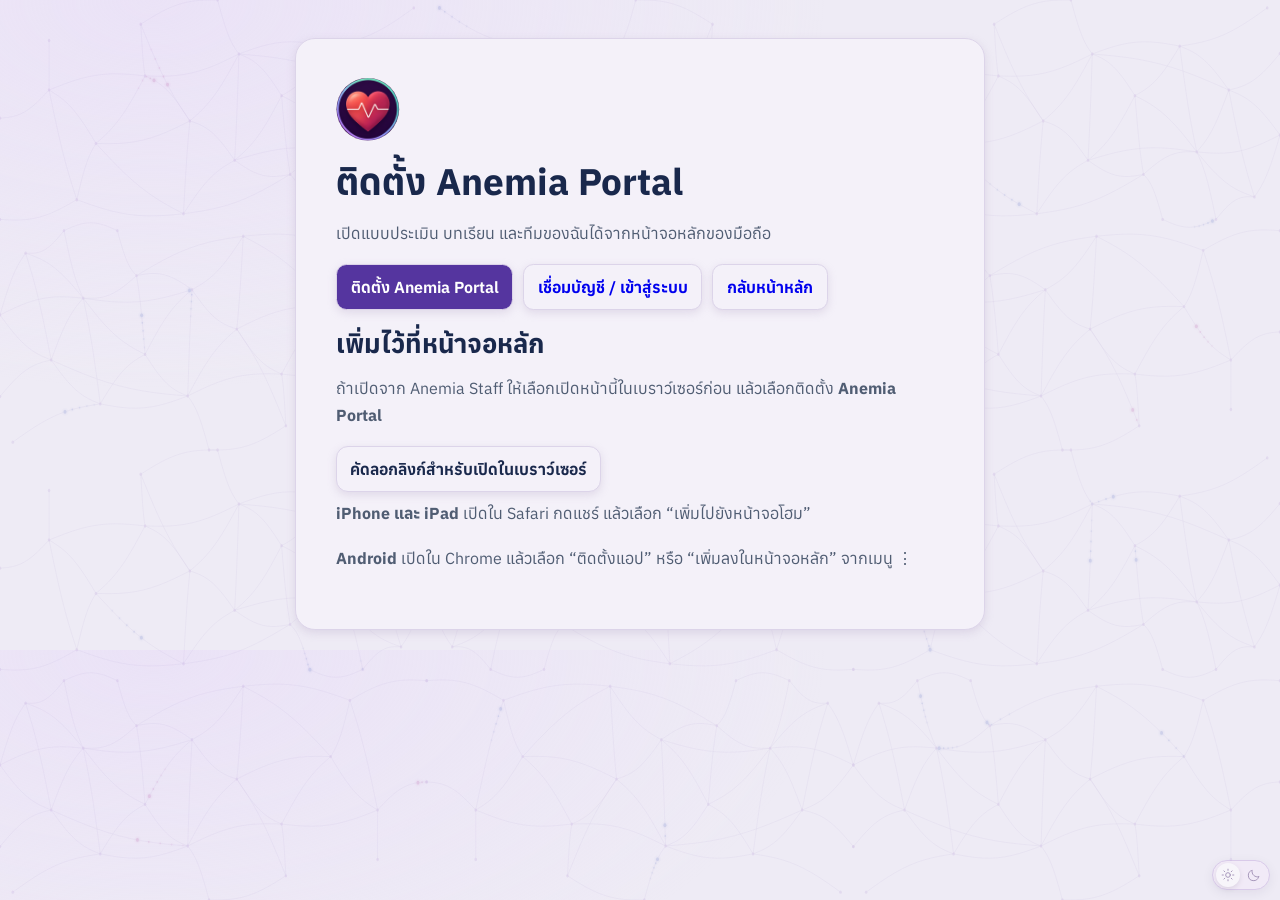
==== commit b4b181b5: "Pulse the hero heart glow without floating" ====
--- a/portal-install.html
+++ b/portal-install.html
@@ -8,7 +8,7 @@
  <link rel="manifest" href="portal.webmanifest">
  <link rel="apple-touch-icon" href="portal-heart-192.png">
  <script src="theme.js?v=5"></script><script defer src="installed-update.js"></script>
- <link rel="stylesheet" href="style.css?v=portal-ui-v101">
+ <link rel="stylesheet" href="style.css?v=portal-ui-v102">
  <script defer src="staff-install.js?v=9"></script>
 </head>
 <body class="portal-install-page">
--- a/style.css
+++ b/style.css
@@ -13,7 +13,7 @@
               radial-gradient(ellipse at 38% 40%, #bcb0f580, transparent 34%);
   animation: hero-glow 12s ease-in-out infinite alternate;
 }
-.hero-art .halo { animation: float-drop 5s ease-in-out infinite; }
+
 .hero > div:first-child, .panel { animation: enter-screen .34s ease-out both; }
 .hero + .grid .card { animation: enter-screen .42s ease-out both; }
 .hero + .grid .card:nth-child(2) { animation-delay: .07s; }
@@ -2205,3 +2205,27 @@
 .participant-login-shell .staff-cover-mark:has(> .portal-heart-mark) {
  box-shadow:none;
 }
+
+.hero-art .halo::after {
+ content:"";
+ position:absolute;
+ inset:0;
+ border:2px solid #f29dcd;
+ border-radius:50%;
+ pointer-events:none;
+ opacity:0;
+}
+@media (prefers-reduced-motion:no-preference) {
+ .hero-art .halo {animation:hero-heart-glow 2.6s ease-in-out infinite;}
+ .hero-art .halo::after {animation:hero-heart-wave 2.6s ease-out infinite;}
+}
+@keyframes hero-heart-glow {
+ 0%,30%,100% {filter:drop-shadow(0 0 0 #ed77bd00);}
+ 8%,20% {filter:drop-shadow(0 0 12px #f07bc9dc);}
+ 14% {filter:drop-shadow(0 0 4px #ed77bd75);}
+}
+@keyframes hero-heart-wave {
+ 0% {transform:scale(1);opacity:0;}
+ 8% {transform:scale(1.06);opacity:.85;}
+ 55%,100% {transform:scale(2);opacity:0;}
+}
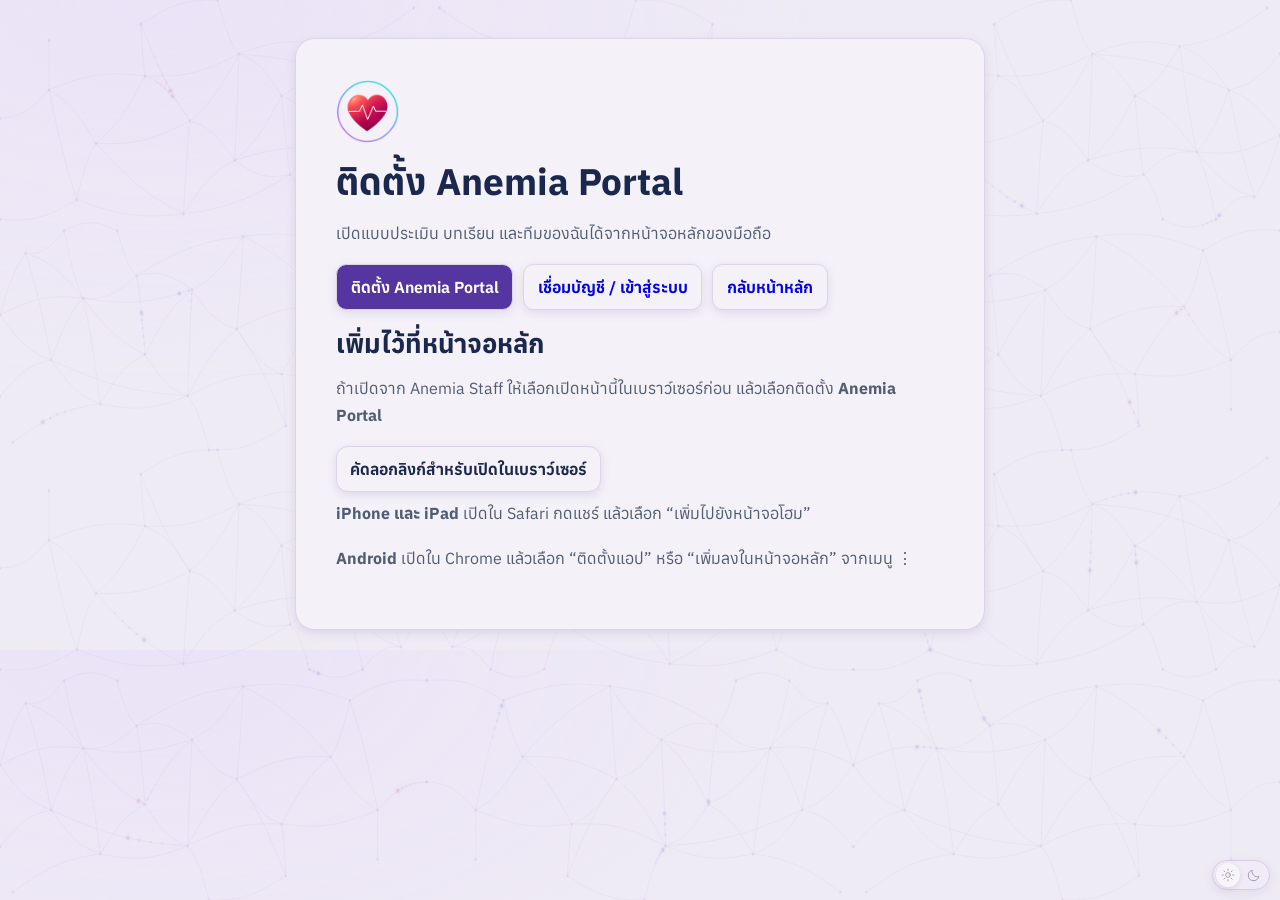
==== commit 97ceeb72: "Remove the purple fill from the web heartbeat logo" ====
--- a/portal-install.html
+++ b/portal-install.html
@@ -8,13 +8,13 @@
  <link rel="manifest" href="portal.webmanifest">
  <link rel="apple-touch-icon" href="portal-heart-192.png">
  <script src="theme.js?v=5"></script><script defer src="installed-update.js"></script>
- <link rel="stylesheet" href="style.css?v=portal-ui-v102">
+ <link rel="stylesheet" href="style.css?v=portal-ui-v103">
  <script defer src="staff-install.js?v=9"></script>
 </head>
 <body class="portal-install-page">
  <main class="staff-install-page">
   <section class="panel portal-install-card" aria-labelledby="install-title">
-   <img class="portal-heart-mark" src="portal-heart-192.png" width="64" height="64" alt="">
+   <img class="portal-heart-mark" src="portal-heart-clear.png" width="64" height="64" alt="">
    <h1 class="title" id="install-title">ติดตั้ง Anemia Portal</h1>
    <p>เปิดแบบประเมิน บทเรียน และทีมของฉันได้จากหน้าจอหลักของมือถือ</p>
    <div class="actions">
--- a/style.css
+++ b/style.css
@@ -2174,8 +2174,7 @@
  display:block;
  max-inline-size:100%;
  object-fit:contain;
- clip-path:circle(35.5% at 49.8% 48%);
- scale:1.38;
+ scale:1.29;
 }
 :is(.mark,.workspace-brand-icon,.staff-mobile-mark,.staff-cover-mark) > .portal-heart-mark {
  inline-size:100%;
@@ -2229,3 +2228,9 @@
  8% {transform:scale(1.06);opacity:.85;}
  55%,100% {transform:scale(2);opacity:0;}
 }
+
+.public-site .hero-art .halo:has(> .portal-heart-mark),
+[data-anemia-theme=dark] .public-site .hero-art .halo:has(> .portal-heart-mark) {
+ background:transparent;
+ box-shadow:none;
+}
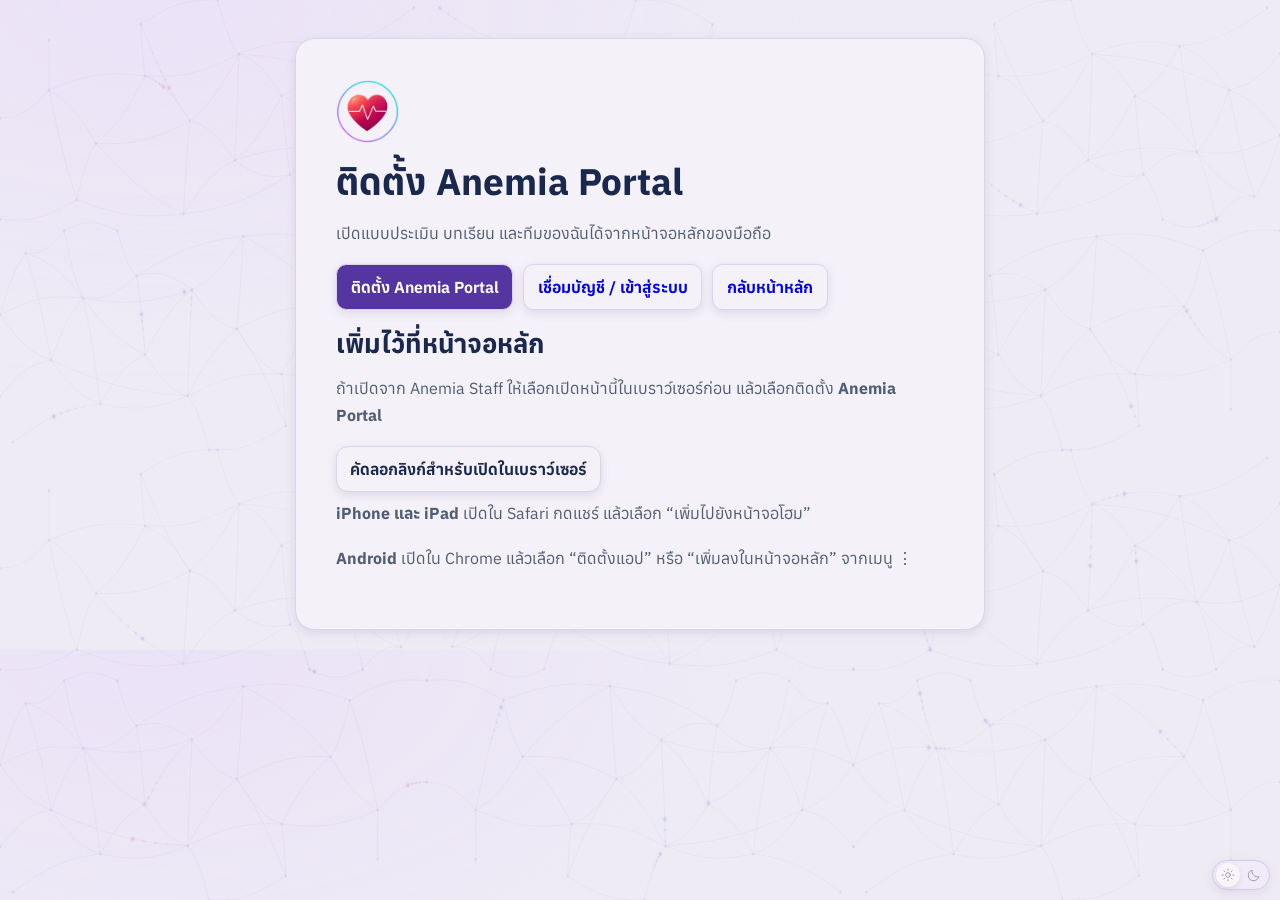
==== commit d8c3b43d: "Orbit a light around the homepage heartbeat logo" ====
--- a/portal-install.html
+++ b/portal-install.html
@@ -8,7 +8,7 @@
  <link rel="manifest" href="portal.webmanifest">
  <link rel="apple-touch-icon" href="portal-heart-192.png">
  <script src="theme.js?v=5"></script><script defer src="installed-update.js"></script>
- <link rel="stylesheet" href="style.css?v=portal-ui-v103">
+ <link rel="stylesheet" href="style.css?v=portal-ui-v104">
  <script defer src="staff-install.js?v=9"></script>
 </head>
 <body class="portal-install-page">
--- a/style.css
+++ b/style.css
@@ -2234,3 +2234,20 @@
  background:transparent;
  box-shadow:none;
 }
+
+@media (prefers-reduced-motion:no-preference) {
+ .hero-art .halo::before {
+  content:"";
+  position:absolute;
+  inset:3%;
+  z-index:1;
+  border-radius:50%;
+  background:conic-gradient(from 0deg,transparent 0 74%,#f9c0e878 88%,#fff 99%,transparent);
+  mask:radial-gradient(farthest-side,transparent calc(100% - 2px),#000 calc(100% - 1px));
+  pointer-events:none;
+  animation:hero-heart-orbit 2.2s linear infinite;
+ }
+}
+@keyframes hero-heart-orbit {
+ to {transform:rotate(1turn);}
+}
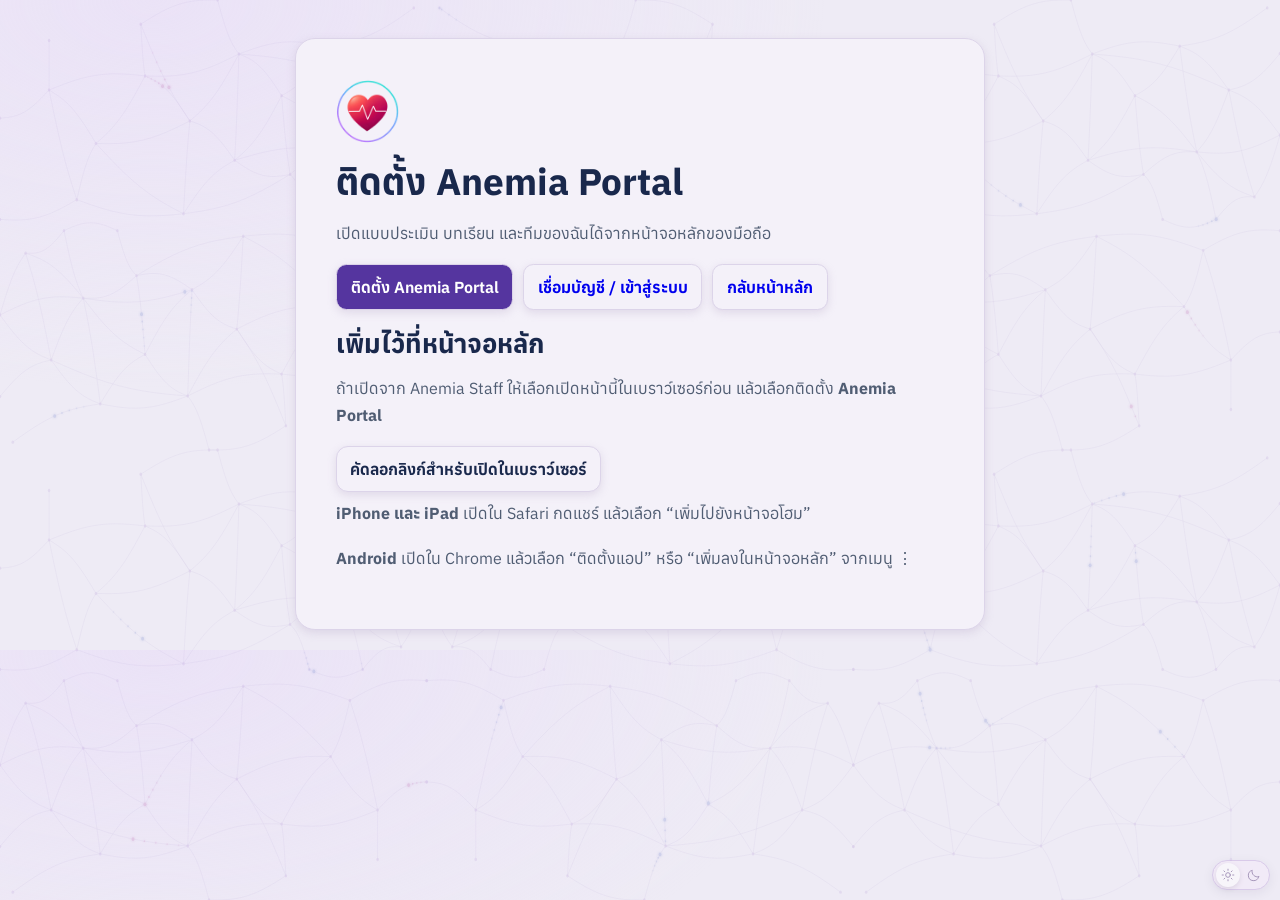
==== commit f8cc7cfd: "Split the heart orbit into two visible arcs" ====
--- a/portal-install.html
+++ b/portal-install.html
@@ -8,7 +8,7 @@
  <link rel="manifest" href="portal.webmanifest">
  <link rel="apple-touch-icon" href="portal-heart-192.png">
  <script src="theme.js?v=5"></script><script defer src="installed-update.js"></script>
- <link rel="stylesheet" href="style.css?v=portal-ui-v104">
+ <link rel="stylesheet" href="style.css?v=portal-ui-v105">
  <script defer src="staff-install.js?v=9"></script>
 </head>
 <body class="portal-install-page">
--- a/style.css
+++ b/style.css
@@ -2239,11 +2239,11 @@
  .hero-art .halo::before {
   content:"";
   position:absolute;
-  inset:3%;
+  inset:-2%;
   z-index:1;
   border-radius:50%;
-  background:conic-gradient(from 0deg,transparent 0 74%,#f9c0e878 88%,#fff 99%,transparent);
-  mask:radial-gradient(farthest-side,transparent calc(100% - 2px),#000 calc(100% - 1px));
+  background:conic-gradient(from 0deg,transparent 0deg,#bf6aa4 38deg,#fff2fb 146deg,transparent 147deg 180deg,#7f79c5 218deg,#efe6ff 326deg,transparent 327deg);
+  mask:radial-gradient(farthest-side,transparent calc(100% - 5px),#000 calc(100% - 4px));
   pointer-events:none;
   animation:hero-heart-orbit 2.2s linear infinite;
  }
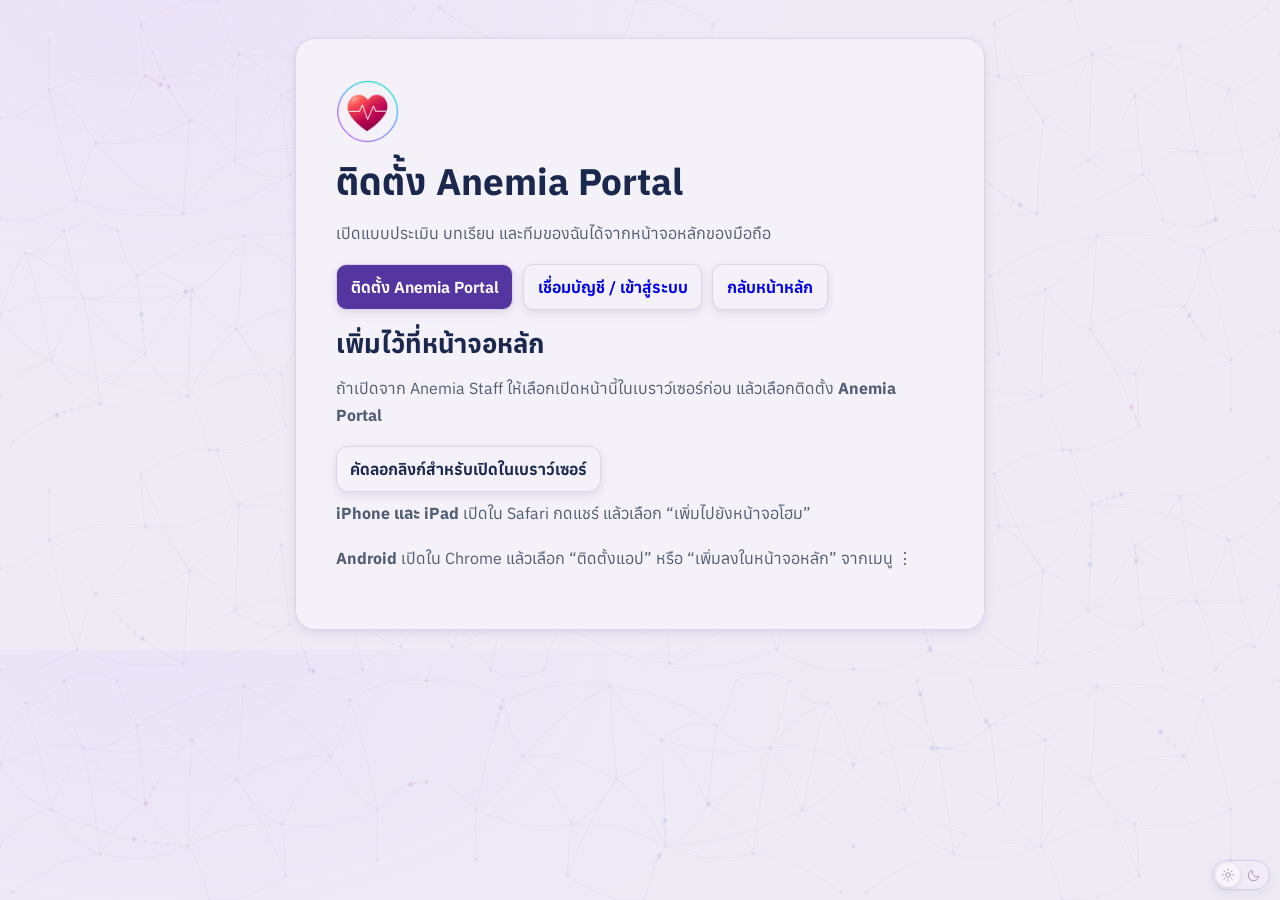
==== commit ad8cea6a: "Move the thin rotating ring to the header logo" ====
--- a/portal-install.html
+++ b/portal-install.html
@@ -8,7 +8,7 @@
  <link rel="manifest" href="portal.webmanifest">
  <link rel="apple-touch-icon" href="portal-heart-192.png">
  <script src="theme.js?v=5"></script><script defer src="installed-update.js"></script>
- <link rel="stylesheet" href="style.css?v=portal-ui-v105">
+ <link rel="stylesheet" href="style.css?v=portal-ui-v106">
  <script defer src="staff-install.js?v=9"></script>
 </head>
 <body class="portal-install-page">
--- a/style.css
+++ b/style.css
@@ -2236,14 +2236,15 @@
 }
 
 @media (prefers-reduced-motion:no-preference) {
- .hero-art .halo::before {
+ .public-header .brand > .mark:has(> .portal-heart-mark) {position:relative;}
+ .public-header .brand > .mark:has(> .portal-heart-mark)::before {
   content:"";
   position:absolute;
   inset:-2%;
   z-index:1;
   border-radius:50%;
   background:conic-gradient(from 0deg,transparent 0deg,#bf6aa4 38deg,#fff2fb 146deg,transparent 147deg 180deg,#7f79c5 218deg,#efe6ff 326deg,transparent 327deg);
-  mask:radial-gradient(farthest-side,transparent calc(100% - 5px),#000 calc(100% - 4px));
+  mask:radial-gradient(farthest-side,transparent calc(100% - 2px),#000 calc(100% - 1px));
   pointer-events:none;
   animation:hero-heart-orbit 2.2s linear infinite;
  }
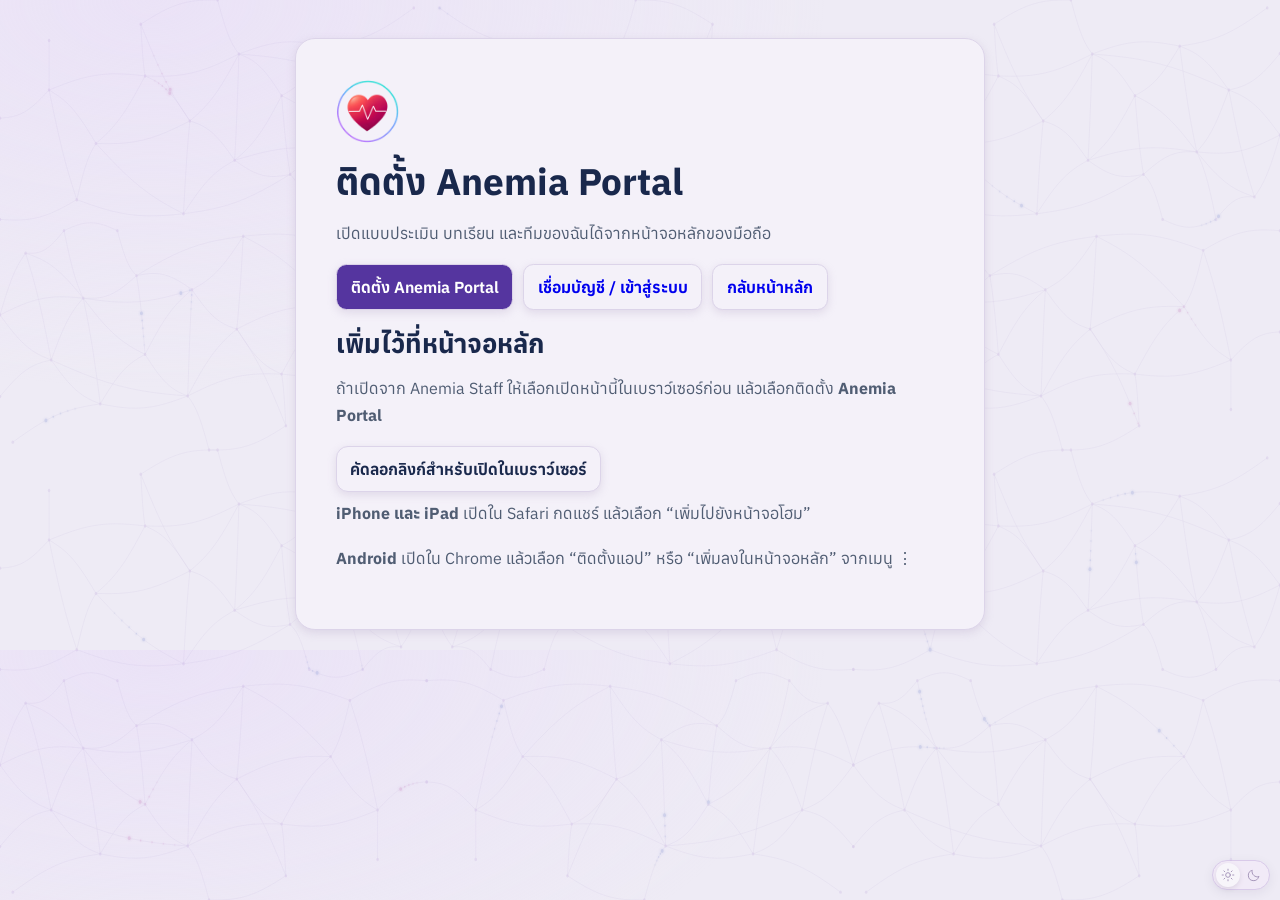
==== commit 449d1407: "Share header heartbeat branding across public and staff views" ====
--- a/portal-install.html
+++ b/portal-install.html
@@ -8,7 +8,7 @@
  <link rel="manifest" href="portal.webmanifest">
  <link rel="apple-touch-icon" href="portal-heart-192.png">
  <script src="theme.js?v=5"></script><script defer src="installed-update.js"></script>
- <link rel="stylesheet" href="style.css?v=portal-ui-v106">
+ <link rel="stylesheet" href="style.css?v=portal-ui-v107">
  <script defer src="staff-install.js?v=9"></script>
 </head>
 <body class="portal-install-page">
--- a/style.css
+++ b/style.css
@@ -2236,8 +2236,8 @@
 }
 
 @media (prefers-reduced-motion:no-preference) {
- .public-header .brand > .mark:has(> .portal-heart-mark) {position:relative;}
- .public-header .brand > .mark:has(> .portal-heart-mark)::before {
+ :is(.public-header .brand > .mark,.admin-brand > .workspace-brand-icon,.staff-mobile-mark):has(> .portal-heart-mark) {position:relative;}
+ :is(.public-header .brand > .mark,.admin-brand > .workspace-brand-icon,.staff-mobile-mark):has(> .portal-heart-mark)::before {
   content:"";
   position:absolute;
   inset:-2%;
@@ -2246,9 +2246,9 @@
   background:conic-gradient(from 0deg,transparent 0deg,#bf6aa4 38deg,#fff2fb 146deg,transparent 147deg 180deg,#7f79c5 218deg,#efe6ff 326deg,transparent 327deg);
   mask:radial-gradient(farthest-side,transparent calc(100% - 2px),#000 calc(100% - 1px));
   pointer-events:none;
-  animation:hero-heart-orbit 2.2s linear infinite;
+  animation:brand-heart-orbit 2.2s linear infinite;
  }
 }
-@keyframes hero-heart-orbit {
+@keyframes brand-heart-orbit {
  to {transform:rotate(1turn);}
 }
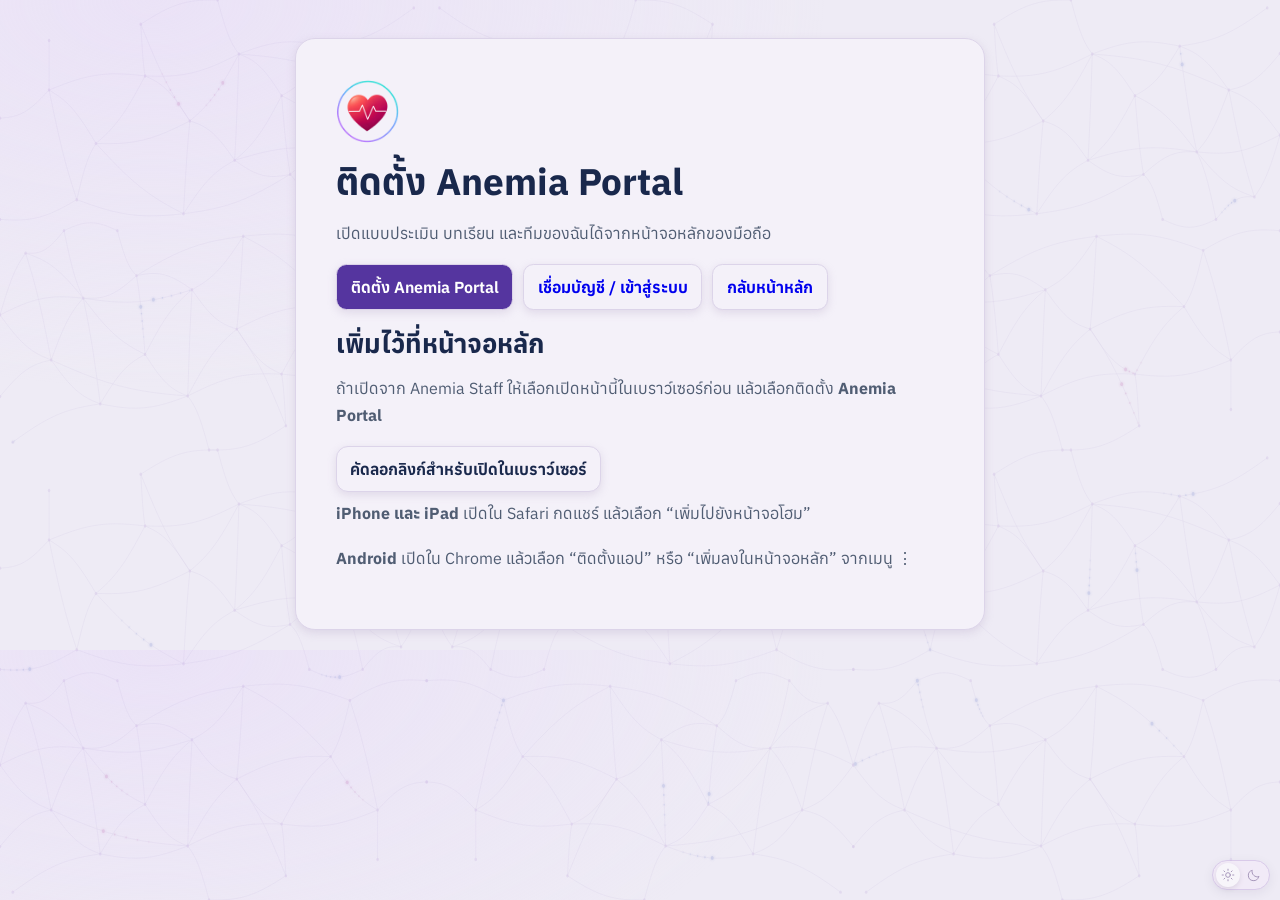
==== commit 44891c30: "Revert "Share header heartbeat branding across public and staff views" This reverts commit 449d1407b" ====
--- a/portal-install.html
+++ b/portal-install.html
@@ -8,7 +8,7 @@
  <link rel="manifest" href="portal.webmanifest">
  <link rel="apple-touch-icon" href="portal-heart-192.png">
  <script src="theme.js?v=5"></script><script defer src="installed-update.js"></script>
- <link rel="stylesheet" href="style.css?v=portal-ui-v107">
+ <link rel="stylesheet" href="style.css?v=portal-ui-v106">
  <script defer src="staff-install.js?v=9"></script>
 </head>
 <body class="portal-install-page">
--- a/style.css
+++ b/style.css
@@ -2236,8 +2236,8 @@
 }
 
 @media (prefers-reduced-motion:no-preference) {
- :is(.public-header .brand > .mark,.admin-brand > .workspace-brand-icon,.staff-mobile-mark):has(> .portal-heart-mark) {position:relative;}
- :is(.public-header .brand > .mark,.admin-brand > .workspace-brand-icon,.staff-mobile-mark):has(> .portal-heart-mark)::before {
+ .public-header .brand > .mark:has(> .portal-heart-mark) {position:relative;}
+ .public-header .brand > .mark:has(> .portal-heart-mark)::before {
   content:"";
   position:absolute;
   inset:-2%;
@@ -2246,9 +2246,9 @@
   background:conic-gradient(from 0deg,transparent 0deg,#bf6aa4 38deg,#fff2fb 146deg,transparent 147deg 180deg,#7f79c5 218deg,#efe6ff 326deg,transparent 327deg);
   mask:radial-gradient(farthest-side,transparent calc(100% - 2px),#000 calc(100% - 1px));
   pointer-events:none;
-  animation:brand-heart-orbit 2.2s linear infinite;
+  animation:hero-heart-orbit 2.2s linear infinite;
  }
 }
-@keyframes brand-heart-orbit {
+@keyframes hero-heart-orbit {
  to {transform:rotate(1turn);}
 }
